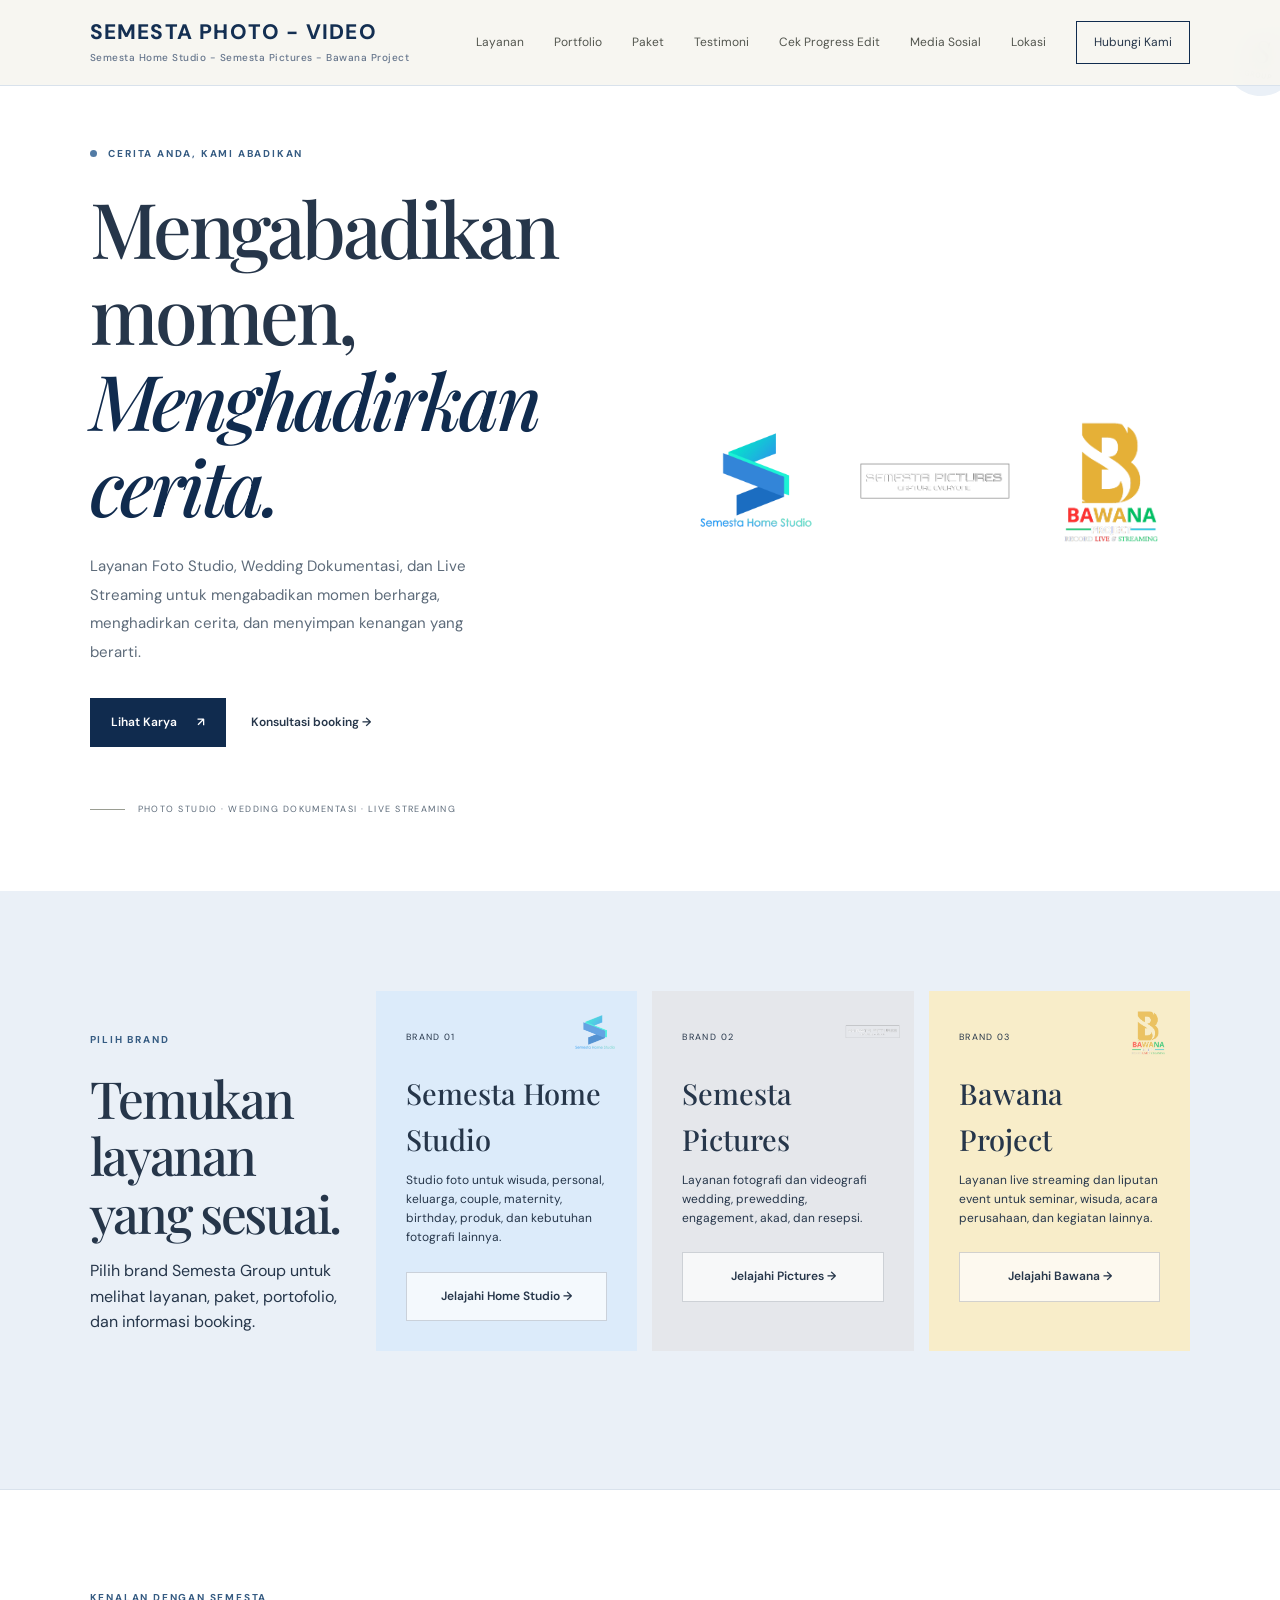
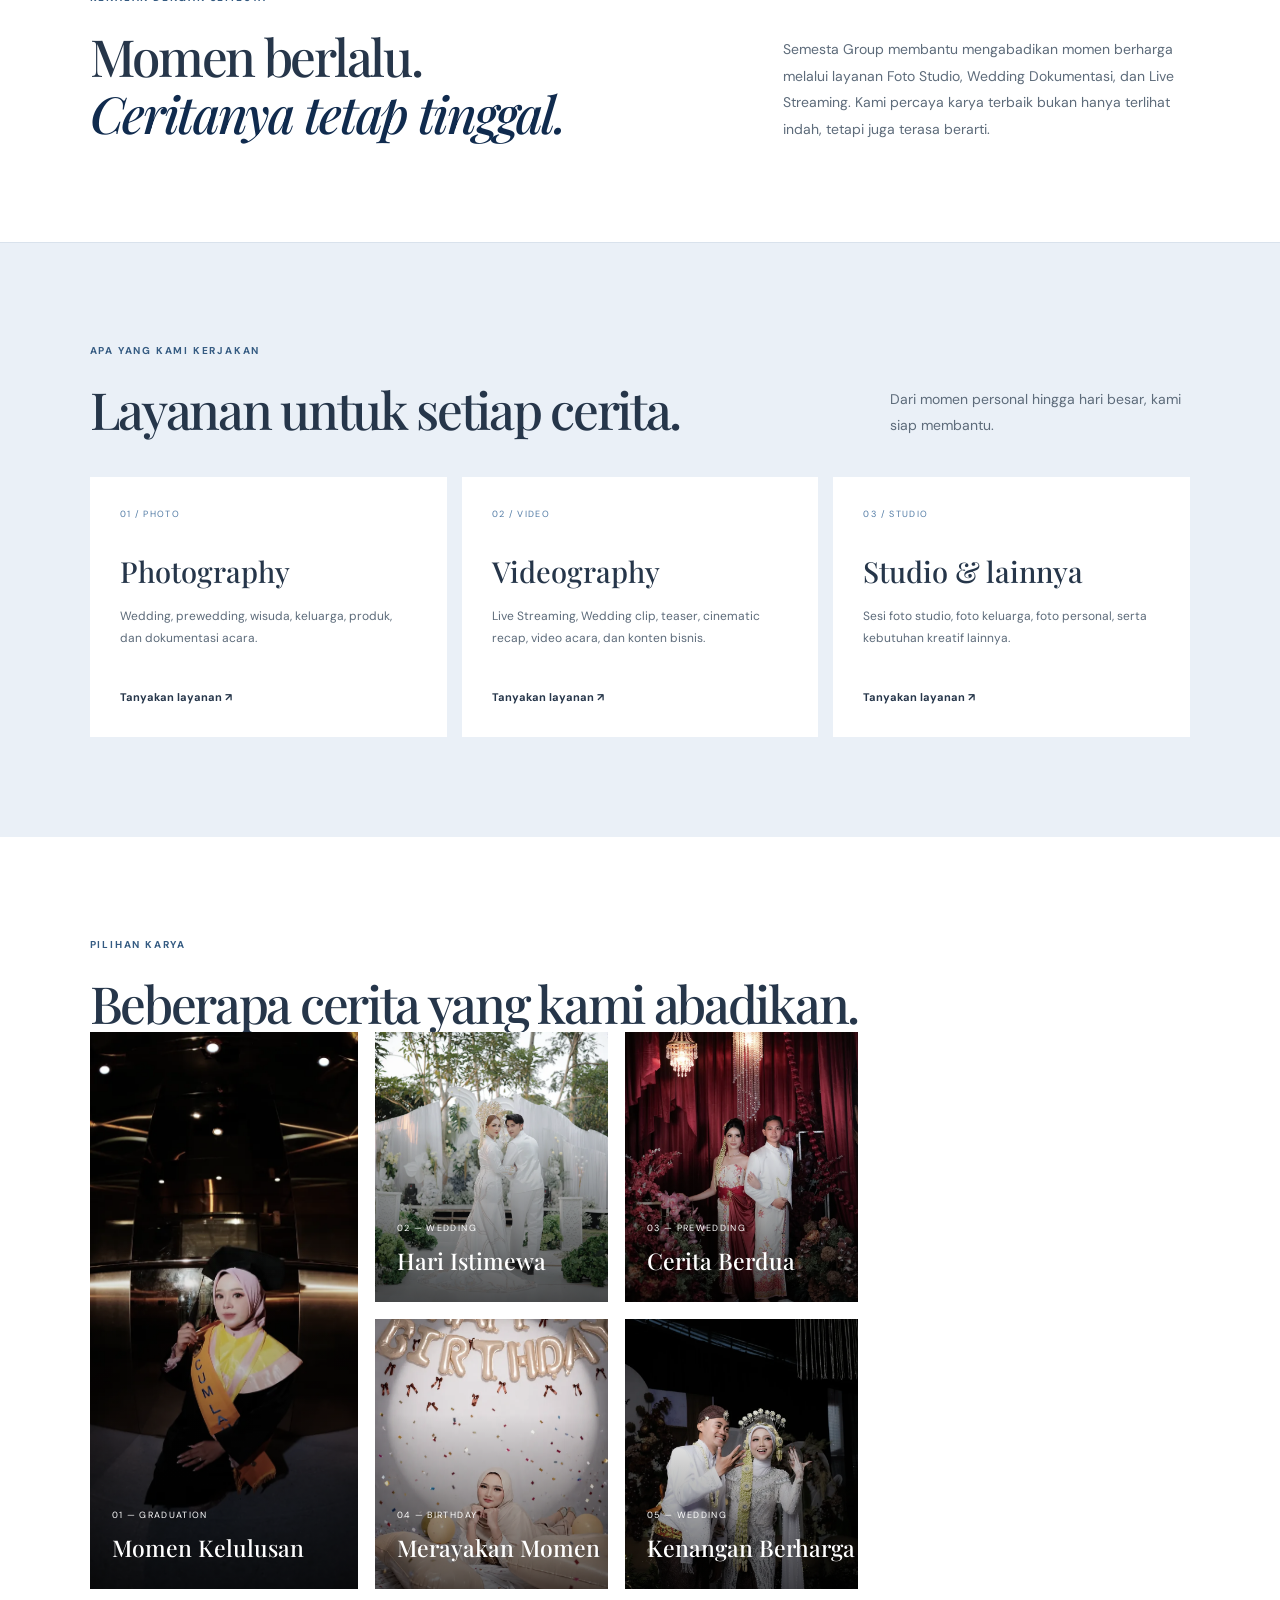
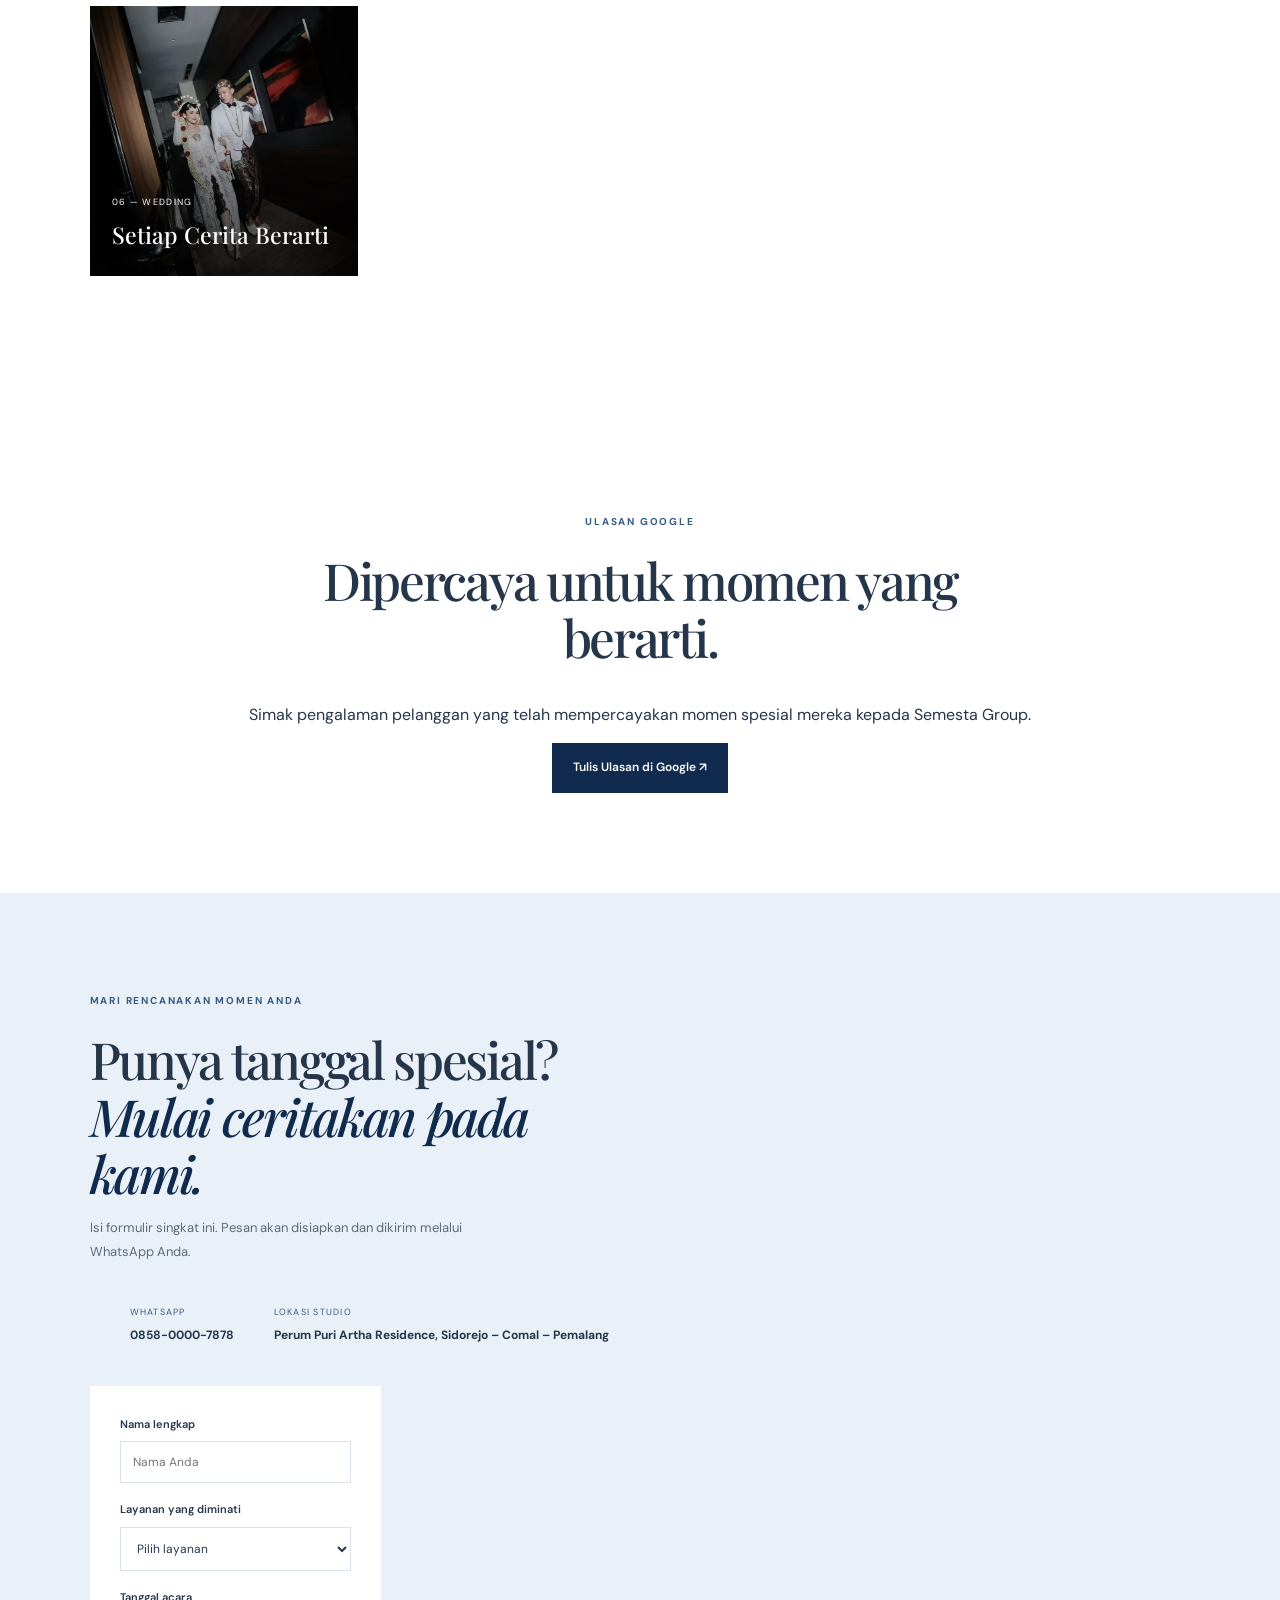
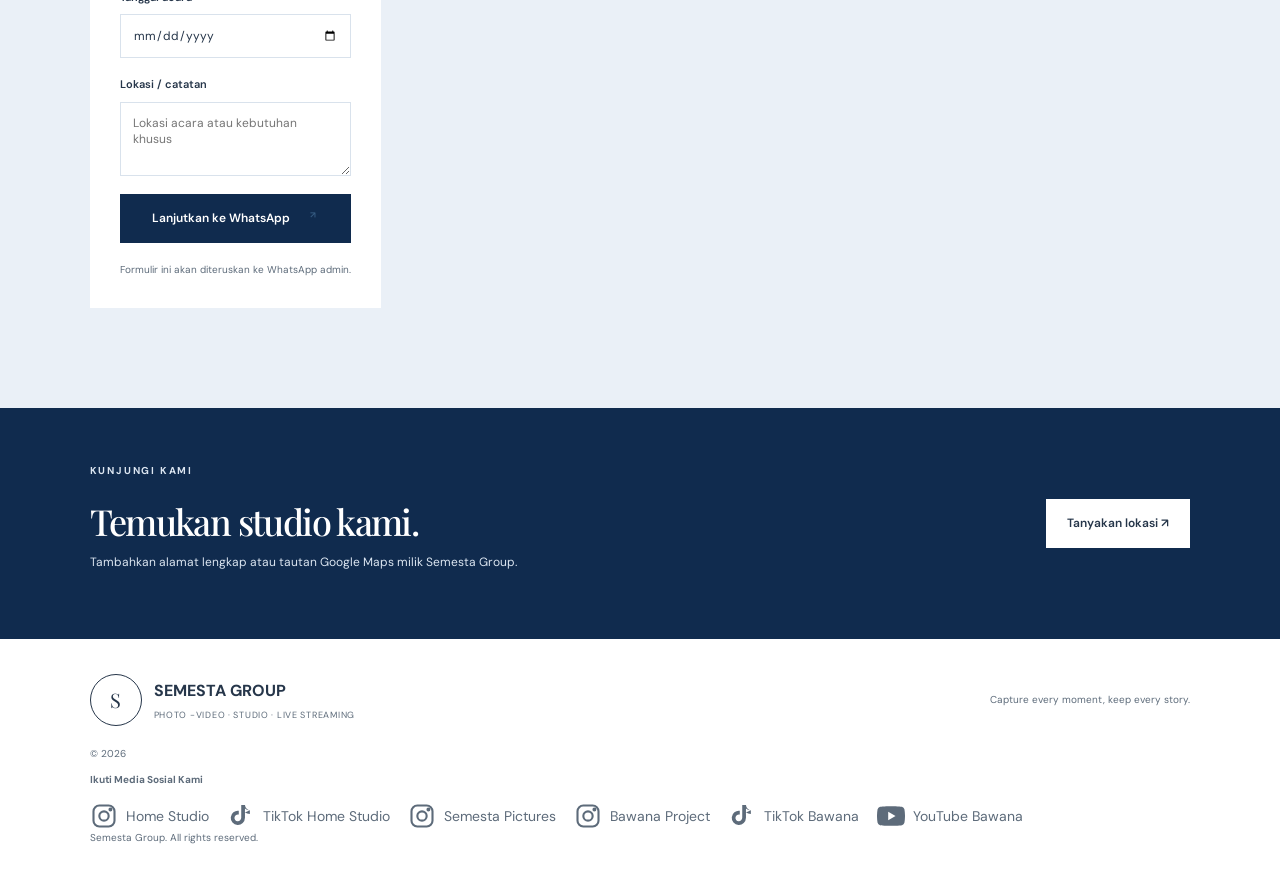
==== index.html @ a932851f "Update index.html" ====
<!DOCTYPE html>
<html lang="id">
<head>
  <meta charset="UTF-8">
  <meta name="viewport" content="width=device-width, initial-scale=1.0">
  <meta name="description" content="Semesta Photo &amp; Video Studio - layanan foto studio, wedding photography, videography, dan live streaming di Pemalang.">
  <title>Semesta Photo &amp; Video Studio | Pemalang</title>
  <link rel="preconnect" href="https://fonts.googleapis.com">
  <link rel="preconnect" href="https://fonts.gstatic.com" crossorigin>
  <link href="https://fonts.googleapis.com/css2?family=DM+Sans:wght@400;500;600;700&family=Playfair+Display:wght@500;600;700&display=swap" rel="stylesheet">
  <link rel="stylesheet" href="style.css">
</head>
<body>
  <header class="site-header">
    <a href="index.html" class="brand-name">
  <strong>SEMESTA PHOTO - VIDEO</strong>
  <span>Semesta Home Studio - Semesta Pictures - Bawana Project</span>
</a>
</span>
    </a>
    <button class="menu-toggle" aria-label="Buka menu" aria-expanded="false">☰</button>
    <nav class="nav">
      <a href="#layanan">Layanan</a><a href="#portfolio">Portfolio</a><a href="#paket">Paket</a><a href="#testimoni">Testimoni</a><a href="progress.html">Cek Progress Edit</a><a href="#media-sosial">Media Sosial</a><a href="#lokasi">Lokasi</a><a href="#kontak" class="nav-cta">Hubungi Kami</a>
    </nav>
  </header>

  <main>
    <section class="hero" id="home">
      <div class="hero-copy">
        <p class="eyebrow"><span></span> CERITA ANDA, KAMI ABADIKAN</p>
        <h1>Mengabadikan momen, <em>Menghadirkan cerita.</em></h1>
        <p class="hero-text">Layanan Foto Studio, Wedding Dokumentasi, dan Live Streaming untuk mengabadikan momen berharga, menghadirkan cerita, dan menyimpan kenangan yang berarti.</p>
        <div class="hero-actions"><a class="button button-dark" href="#portfolio">Lihat Karya <span>↗</span></a><a class="text-link" href="#kontak">Konsultasi booking <span>→</span></a></div>
        <div class="hero-note"><span class="note-line"></span><span>PHOTO STUDIO · WEDDING DOKUMENTASI · LIVE STREAMING</span></div>
      </div>
      

<div class="hero-logos">
  <img src="images/semesta-home-studio.webp" alt="Semesta Home Studio">
  <img src="images/semesta-pictures.webp" alt="Semesta Pictures">
  <img src="images/bawana-project.webp" alt="Bawana Project">
</div>

        <div class="hero-stamp">S<br><small>GROUP</small></div>
      </div>
    </section>
<section class="packages section-wrap" id="paket">
      <div class="section-heading"><div>
<p class="eyebrow">PILIH BRAND</p>
<h2>Temukan layanan yang sesuai.</h2>
<p>Pilih brand Semesta Group untuk melihat layanan, paket, portofolio, dan informasi booking.</p>
</div>
      
<div class="package-grid brand-grid">

  <article class="package-card">
    <p class="package-type">BRAND 01</p>
    <h3>Semesta Home Studio</h3>
    <p class="package-desc">
      Studio foto untuk wisuda, personal, keluarga, couple,
      maternity, birthday, produk, dan kebutuhan fotografi lainnya.
    </p>
    <a class="button button-outline" href="home-studio.html">
      Jelajahi Home Studio →
    </a>
  </article>

  <article class="package-card featured">
    <p class="package-type">BRAND 02</p>
    <h3>Semesta Pictures</h3>
    <p class="package-desc">
      Layanan fotografi dan videografi wedding, prewedding,
      engagement, akad, dan resepsi.
    </p>
    <a class="button button-light" href="semesta-pictures.html">
      Jelajahi Pictures →
    </a>
  </article>

  <article class="package-card">
    <p class="package-type">BRAND 03</p>
    <h3>Bawana Project</h3>
    <p class="package-desc">
      Layanan live streaming dan liputan event untuk seminar,
      wisuda, acara perusahaan, dan kegiatan lainnya.
    </p>
    <a class="button button-outline" href="bawana-project.html">
      Jelajahi Bawana →
    </a>
  </article>

</div>

    </section>
    <section class="intro section-wrap">
      <p class="eyebrow">KENALAN DENGAN SEMESTA</p>
      <div class="intro-grid"><h2>Momen berlalu.<br><em>Ceritanya tetap tinggal.</em></h2><p>Semesta Group membantu mengabadikan momen berharga melalui layanan Foto Studio, Wedding Dokumentasi, dan Live Streaming. Kami percaya karya terbaik bukan hanya terlihat indah, tetapi juga terasa berarti.</p></div>
    </section>

    <section class="services section-wrap" id="layanan">
      <div class="section-heading"><div><p class="eyebrow">APA YANG KAMI KERJAKAN</p><h2>Layanan untuk setiap cerita.</h2></div><p>Dari momen personal hingga hari besar, kami siap membantu.</p></div>
      <div class="service-grid">
        <article class="service-card"><span class="service-number">01 / PHOTO</span><h3>Photography</h3><p>Wedding, prewedding, wisuda, keluarga, produk, dan dokumentasi acara.</p><a href="#kontak">Tanyakan layanan ↗</a></article>
        <article class="service-card"><span class="service-number">02 / VIDEO</span><h3>Videography</h3><p>Live Streaming, Wedding clip, teaser, cinematic recap, video acara, dan konten bisnis.</p><a href="#kontak">Tanyakan layanan ↗</a></article>
        <article class="service-card"><span class="service-number">03 / STUDIO</span><h3>Studio & lainnya</h3><p>Sesi foto studio, foto keluarga, foto personal, serta kebutuhan kreatif lainnya.</p><a href="#kontak">Tanyakan layanan ↗</a></article>
      </div>
    </section>

    <section class="portfolio section-wrap" id="portfolio">
      <div class="section-heading"><div><p class="eyebrow">PILIHAN KARYA</p><h2>Beberapa cerita yang kami abadikan.</h2>
      
<div class="portfolio-grid">
  <article class="work work-tall">
    <img src="images/wisuda.webp" alt="Fotografi wisuda Semesta Pictures">
    <div class="work-caption">
      <span>01 — GRADUATION</span>
      <h3>Momen Kelulusan</h3>
    </div>
  </article>

  <article class="work">
    <img src="images/wedding.webp" alt="Fotografi wedding Semesta Pictures">
    <div class="work-caption">
      <span>02 — WEDDING</span>
      <h3>Hari Istimewa</h3>
    </div>
  </article>

  <article class="work">
    <img src="images/prewedding.webp" alt="Fotografi prewedding Semesta Pictures">
    <div class="work-caption">
      <span>03 — PREWEDDING</span>
      <h3>Cerita Berdua</h3>
    </div>
  </article>

  <article class="work">
    <img src="images/birthday.webp" alt="Fotografi birthday Semesta Pictures">
    <div class="work-caption">
      <span>04 — BIRTHDAY</span>
      <h3>Merayakan Momen</h3>
    </div>
  </article>

  <article class="work">
    <img src="images/wedding-2.webp" alt="Dokumentasi wedding Semesta Pictures">
    <div class="work-caption">
      <span>05 — WEDDING</span>
      <h3>Kenangan Berharga</h3>
    </div>
  </article>

  <article class="work">
    <img src="images/wedding-3.webp" alt="Dokumentasi pasangan Semesta Pictures">
    <div class="work-caption">
      <span>06 — WEDDING</span>
      <h3>Setiap Cerita Berarti</h3>
    </div>
  </article>
</div>

    </section>

    

    
<section class="testimonial section-wrap" id="testimoni">
  <p class="eyebrow">ULASAN GOOGLE</p>

  <h2>Dipercaya untuk momen yang berarti.</h2>

  <p class="review-intro">
    Simak pengalaman pelanggan yang telah mempercayakan
    momen spesial mereka kepada Semesta Group.
  </p>

  <div class="google-reviews-wrap">
    <div
      class="sk-ww-google-reviews"
      data-embed-id="25725535">
    </div>
  </div>

  <a
    class="button button-dark review-cta"
    href="https://g.page/r/CRRlVeMlhvH3EAE/review"
    target="_blank"
    rel="noopener noreferrer">
    Tulis Ulasan di Google ↗
  </a>
</section>


    <section class="contact section-wrap" id="kontak">
      <div class="contact-copy"><p class="eyebrow">MARI RENCANAKAN MOMEN ANDA</p><h2>Punya tanggal spesial?<br><em>Mulai ceritakan pada kami.</em></h2><p>Isi formulir singkat ini. Pesan akan disiapkan dan dikirim melalui WhatsApp Anda.</p>
        <div class="contact-details"><p>
<div>
  <span>WHATSAPP</span>
  <strong>
    <a href="https://wa.me/6285800007878"
       target="_blank"
       rel="noopener noreferrer">
      0858-0000-7878
    </a>
  </strong>
</div>

<div>
  <span>LOKASI STUDIO</span>
  <strong>
    <a href="https://maps.app.goo.gl/e4cnP4NrNoDBTgtv6"
       target="_blank"
       rel="noopener noreferrer">
      Perum Puri Artha Residence,
      Sidorejo – Comal – Pemalang
    </a>
  </strong>
</div>

      <form id="booking-form" class="booking-form">
        <label>Nama lengkap<input name="nama" type="text" placeholder="Nama Anda" required></label>
        <label>Layanan yang diminati<select name="layanan" required><option value="">Pilih layanan</option><option>Wedding photography</option><option>Wedding videography</option><option>Prewedding</option><option>Wisuda</option><option>Foto studio / keluarga</option><option>Dokumentasi acara</option><option>Photo + Video</option><option><option value="Live Streaming">Live Streaming</option>Lainnya</option></select></label>
        <label>Tanggal acara<input name="tanggal" type="date" required></label>
        <label>Lokasi / catatan<textarea name="catatan" rows="3" placeholder="Lokasi acara atau kebutuhan khusus"></textarea></label>
        <button class="button button-dark form-submit" type="submit">Lanjutkan ke WhatsApp <span>↗</span></button>
        <p class="form-note">Formulir ini akan diteruskan ke WhatsApp admin.</p>
      </form>
    </section>

    <section class="location-band" id="lokasi"><div><p class="eyebrow">KUNJUNGI KAMI</p><h2>Temukan studio kami.</h2><p>Tambahkan alamat lengkap atau tautan Google Maps milik Semesta Group.</p></div><a class="button button-light" href="#kontak">Tanyakan lokasi ↗</a></section>
  </main>

  <footer class="site-footer"><a class="brand brand-footer" href="#home"><span class="brand-mark">S</span><span><strong>SEMESTA GROUP</strong><small>PHOTO -VIDEO · STUDIO · LIVE STREAMING</small></span></a><p>Capture every moment, keep every story.</p><span>© <span id="year"></span> 

<div class="social-links" id="media-sosial">
  <p><strong>Ikuti Media Sosial Kami</strong></p>

  <div class="social-icons">
    <a href="https://www.instagram.com/semestahomestudio/"
       target="_blank" rel="noopener noreferrer"
       aria-label="Instagram Semesta Home Studio"
       title="Instagram Semesta Home Studio">
      <svg viewBox="0 0 24 24" width="28" height="28"
           fill="none" stroke="currentColor"
           stroke-width="1.8" stroke-linecap="round"
           stroke-linejoin="round" aria-hidden="true">
        <rect x="3" y="3" width="18" height="18" rx="5"/>
        <circle cx="12" cy="12" r="4"/>
        <circle cx="17.5" cy="6.5" r="0.8" fill="currentColor"/>
      </svg>
      <span>Home Studio</span>
    </a>

    <a href="https://www.tiktok.com/@semesta_studio?_r=1&amp;_t=ZS-9AwA3w1vWWA"
       target="_blank" rel="noopener noreferrer"
       aria-label="TikTok Semesta Home Studio"
       title="TikTok Semesta Home Studio">
      <svg viewBox="0 0 24 24" width="28" height="28" fill="currentColor" aria-hidden="true">
        <path d="M19.6 7.1a6.4 6.4 0 0 1-4.2-1.6v8.1a6.1 6.1 0 1 1-5.3-6.1v3.3a2.9 2.9 0 1 0 2.1 2.8V2.5h3.2c.2 2.3 1.8 4.2 4.2 4.6v3.2a9.2 9.2 0 0 1-4.2-1.4"/>
      </svg>
      <span>TikTok Home Studio</span>
    </a>

    <a href="https://www.instagram.com/semesta_pictures/"
       target="_blank" rel="noopener noreferrer"
       aria-label="Instagram Semesta Pictures"
       title="Instagram Semesta Pictures">
      <svg viewBox="0 0 24 24" width="28" height="28"
           fill="none" stroke="currentColor"
           stroke-width="1.8" stroke-linecap="round"
           stroke-linejoin="round" aria-hidden="true">
        <rect x="3" y="3" width="18" height="18" rx="5"/>
        <circle cx="12" cy="12" r="4"/>
        <circle cx="17.5" cy="6.5" r="0.8" fill="currentColor"/>
      </svg>
      <span>Semesta Pictures</span>
    </a>

    <a href="https://www.instagram.com/bawana_project/"
       target="_blank" rel="noopener noreferrer"
       aria-label="Instagram Bawana Project"
       title="Instagram Bawana Project">
      <svg viewBox="0 0 24 24" width="28" height="28"
           fill="none" stroke="currentColor"
           stroke-width="1.8" stroke-linecap="round"
           stroke-linejoin="round" aria-hidden="true">
        <rect x="3" y="3" width="18" height="18" rx="5"/>
        <circle cx="12" cy="12" r="4"/>
        <circle cx="17.5" cy="6.5" r="0.8" fill="currentColor"/>
      </svg>
      <span>Bawana Project</span>
    </a>

    <a href="https://www.tiktok.com/@bawana.project?_r=1&amp;_t=ZS-9AwA5s0ZMQ6"
       target="_blank" rel="noopener noreferrer"
       aria-label="TikTok Bawana Project"
       title="TikTok Bawana Project">
      <svg viewBox="0 0 24 24" width="28" height="28" fill="currentColor" aria-hidden="true">
        <path d="M19.6 7.1a6.4 6.4 0 0 1-4.2-1.6v8.1a6.1 6.1 0 1 1-5.3-6.1v3.3a2.9 2.9 0 1 0 2.1 2.8V2.5h3.2c.2 2.3 1.8 4.2 4.2 4.6v3.2a9.2 9.2 0 0 1-4.2-1.4"/>
      </svg>
      <span>TikTok Bawana</span>
    </a>

    <a href="https://youtube.com/@bawanapro?si=ebQYCK9E2S5yiEsi"
       target="_blank" rel="noopener noreferrer"
       aria-label="YouTube Bawana Project"
       title="YouTube Bawana Project">
      <svg viewBox="0 0 24 24" width="28" height="28"
           fill="currentColor" aria-hidden="true">
        <path d="M23.5 6.2a3 3 0 0 0-2.1-2.1C19.5 3.6 12 3.6 12 3.6s-7.5 0-9.4.5A3 3 0 0 0 .5 6.2 31 31 0 0 0 0 12a31 31 0 0 0 .5 5.8 3 3 0 0 0 2.1 2.1c1.9.5 9.4.5 9.4.5s7.5 0 9.4-.5a3 3 0 0 0 2.1-2.1A31 31 0 0 0 24 12a31 31 0 0 0-.5-5.8ZM9.6 15.6V8.4l6.3 3.6-6.3 3.6Z"/>
      </svg>
      <span>YouTube Bawana</span>
    </a>
  </div>
</div>

 Semesta Group. All rights reserved.</span></footer>
  <script src="script.js"></script>
  <script src="https://widgets.sociablekit.com/google-reviews/widget.js" defer></script>
</div>
</body>
</html>
---- style.css ----
*{box-sizing:border-box} :root{--ink:#26364A;--muted:#5D6B7A;--paper:#FFFFFF;--white:#fff;--accent:#102B4E;--line:#D9E2EC;--serif:"Playfair Display",Georgia,serif;--sans:"DM Sans",Arial,sans-serif}html{scroll-behavior:smooth;scroll-padding-top:90px}body{margin:0;background:var(--paper);color:var(--ink);font-family:var(--sans);line-height:1.6}a{color:inherit;text-decoration:none}.site-header{height:86px;padding:0 7vw;display:flex;align-items:center;justify-content:space-between;border-bottom:1px solid var(--line);background:rgba(247,246,241,.95);position:sticky;top:0;z-index:20;backdrop-filter:blur(12px)}.brand{display:flex;align-items:center;gap:12px}.brand-mark{width:42px;height:42px;display:grid;place-items:center;border:1px solid var(--ink);border-radius:50%;font-family:var(--serif);font-size:25px}.
.brand strong {
  display: block;
  font-size: 22px;
  font-weight: 700;
  line-height: 1.2;
  letter-spacing: .10em;
  color: #102B4E;
}

.brand small {
  display: block;
  font-size: 9px;
  color: #5D6B7A;
  margin-top: 6px;
  line-height: 1.5;
  letter-spacing: .08em;
}
.nav{display:flex;align-items:center;gap:30px;font-size:12px}.nav a:not(.nav-cta){color:#53564f}.nav a:hover,.text-link:hover{opacity:.65}.nav-cta{border:1px solid var(--ink);padding:11px 17px}.menu-toggle{display:none;border:0;background:none;font-size:25px}.hero{display:grid;grid-template-columns:1fr 1fr;min-height:620px;padding:60px 7vw 74px;gap:7%;align-items:center}.hero-copy{max-width:540px}.eyebrow{font-size:10px;letter-spacing:.18em;font-weight:700;color:#6d7564;margin:0 0 22px}.eyebrow span,.label-dot{display:inline-block;width:7px;height:7px;background:#8d9b7b;border-radius:50%;margin-right:8px}.hero h1,.intro h2,.section-heading h2,.testimonial h2,.contact h2,.location-band h2{font-family:var(--serif);font-weight:500;letter-spacing:-.045em;line-height:1.12}.hero h1{font-size:clamp(48px,6vw,82px);margin:0 0 24px}.hero h1 em,.intro h2 em,.contact h2 em{font-weight:500;color:#7d8b6d}.hero-text{font-size:15px;line-height:1.9;color:var(--muted);max-width:400px}.hero-actions{display:flex;align-items:center;gap:25px;margin-top:32px}.button{display:inline-flex;align-items:center;justify-content:center;gap:20px;padding:14px 20px;font-family:var(--sans);font-size:12px;font-weight:600;border:1px solid transparent;cursor:pointer;transition:transform .2s,background .2s}.button:hover{transform:translateY(-2px)}.button-dark{background:var(--ink);color:white}.button-light{background:var(--paper);color:var(--ink)}.button-outline{border-color:var(--line);background:transparent}.text-link{font-size:12px;font-weight:600}.hero-note{display:flex;align-items:center;gap:13px;margin-top:55px;font-size:9px;letter-spacing:.16em;color:var(--muted)}.note-line{width:35px;height:1px;background:#9a9d92}.hero-art{position:relative;padding:0 18px 22px 0}.hero-image{width:100%;height:470px;object-fit:cover;display:block;filter:saturate(.8)}.hero-art:after{content:"";position:absolute;right:0;bottom:0;width:70%;height:70%;border:1px solid #b7bcae;z-index:-1}.image-label{position:absolute;bottom:0;left:-18px;background:var(--white);padding:14px 18px;font-size:9px;letter-spacing:.12em}.hero-stamp{position:absolute;top:22px;right:-18px;background:#b9c4ab;color:#30382b;border-radius:50%;width:74px;height:74px;display:grid;place-content:center;text-align:center;font-family:var(--serif);font-size:30px;line-height:.85;transform:rotate(10deg)}.hero-stamp small{font:7px var(--sans);letter-spacing:.15em;margin-top:7px}.section-wrap{padding:100px 7vw}.intro{border-top:1px solid var(--line);border-bottom:1px solid var(--line)}.intro-grid{display:grid;grid-template-columns:1.1fr .8fr;gap:12%;align-items:end}.intro h2,.section-heading h2,.testimonial h2,.contact h2,.location-band h2{font-size:clamp(34px,4vw,54px);margin:0}.intro-grid>p,.section-heading>p{color:var(--muted);font-size:14px;line-height:1.9;margin:0}.services{background:#eeeee7}.section-heading{display:flex;align-items:end;justify-content:space-between;gap:35px;margin-bottom:38px}.section-heading>p{max-width:300px}.service-grid{display:grid;grid-template-columns:repeat(3,1fr);gap:15px}.service-card{background:var(--paper);padding:30px;min-height:260px;display:flex;flex-direction:column}.service-number,.package-type{font-size:9px;letter-spacing:.15em;color:#7c856e}.service-card h3,.package-card h3{font-family:var(--serif);font-size:29px;font-weight:500;margin:27px 0 10px}.service-card p,.package-desc{font-size:12px;line-height:1.9;color:var(--muted);margin:0 0 24px}.service-card a{font-size:11px;font-weight:700;margin-top:auto}.portfolio-grid{display:grid;grid-template-columns:1.15fr 1fr 1fr;gap:17px}.work{position:relative;min-height:270px;overflow:hidden;background:#ddd}.work-tall{min-height:470px;grid-row:span 2}.work img{width:100%;height:100%;min-height:270px;position:absolute;inset:0;object-fit:cover;transition:transform .5s;filter:saturate(.78)}.work-tall img{min-height:470px}.work:hover img{transform:scale(1.04)}.work:after{content:"";position:absolute;inset:35% 0 0;background:linear-gradient(transparent,rgba(0,0,0,.65))}.work-caption{position:absolute;bottom:22px;left:22px;z-index:1;color:white}.work-caption span{font-size:9px;letter-spacing:.15em}.work-caption h3{font-family:var(--serif);font-weight:500;font-size:23px;margin:5px 0 0}.packages{background:#eeeee7}.package-grid{display:grid;grid-template-columns:repeat(3,1fr);gap:15px}.package-card{background:var(--paper);padding:30px;min-height:300px;display:flex;flex-direction:column}.package-card h3{margin:17px 0 8px}.price{font-size:11px;color:var(--muted);margin-top:auto;margin-bottom:18px}.price strong{display:block;font-size:22px;color:var(--ink);font-family:var(--serif);font-weight:500}.package-card .button{width:100%}.package-card.featured{background:#273027;color:white}.featured .package-type,.featured .package-desc,.featured .price{color:#c7cdbf}.featured .price strong{color:white}.testimonial{text-align:center}.testimonial h2{max-width:700px;margin:0 auto 35px}.quote-card{max-width:650px;margin:auto;padding:38px 30px;background:#eeeee7}.quote-mark{font:60px var(--serif);color:#879477;line-height:1}.quote-card blockquote{font:22px/1.6 var(--serif);margin:10px 0 20px}.quote-author{font-size:11px;font-weight:700}.quote-author span{font-weight:400;color:var(--muted)}.small-note{font-size:10px;color:var(--muted);margin-top:15px}.contact{background:#e8e9e0;display:grid;grid-template-columns:1fr .8fr;gap:10%;align-items:start}.contact-copy>p:not(.eyebrow){font-size:13px;color:var(--muted);max-width:400px;line-height:1.9}.contact-details{display:flex;gap:40px;margin-top:40px;flex-wrap:wrap}.contact-details p{margin:0}.contact-details span,.contact-details strong{display:block}.contact-details span{font-size:9px;letter-spacing:.14em;color:#6d7564;margin-bottom:7px}.contact-details strong{font-size:12px}.booking-form{background:var(--paper);padding:30px;display:grid;gap:18px}.booking-form label{font-size:11px;font-weight:600;display:grid;gap:8px}.booking-form input,.booking-form select,.booking-form textarea{width:100%;font:12px var(--sans);padding:12px;border:1px solid var(--line);background:#fff;color:var(--ink);border-radius:0}.booking-form input:focus,.booking-form select:focus,.booking-form textarea:focus{outline:1px solid #89957b}.form-submit{width:100%}.form-note{font-size:10px;color:var(--muted);margin:0;line-height:1.7}.location-band{padding:55px 7vw;background:#293128;color:white;display:flex;align-items:center;justify-content:space-between;gap:25px}.location-band .eyebrow{color:#c7d0bc}.location-band h2{font-size:36px}.location-band p:not(.eyebrow){color:#c6c9c1;font-size:12px}.site-footer{padding:35px 7vw;display:flex;align-items:center;justify-content:space-between;gap:20px;flex-wrap:wrap}.brand-footer .brand-mark{width:52px;height:52px;font-size:20px}.site-footer>p,.site-footer>span{font-size:10px;color:var(--muted)}@media(max-width:850px){.site-header{padding:0 5vw;height:75px}.menu-toggle{display:block}.nav{display:none;position:absolute;top:74px;left:0;right:0;background:var(--paper);padding:22px 5vw 28px;flex-direction:column;align-items:stretch;gap:20px;border-bottom:1px solid var(--line)}.nav.open{display:flex}.nav-cta{text-align:center}.hero{grid-template-columns:1fr;padding:50px 6vw 65px;gap:45px}.hero-copy{max-width:650px}.hero h1{font-size:clamp(48px,11vw,72px)}.hero-art{max-width:650px;width:100%;margin:auto}.hero-image{height:430px}.section-wrap{padding:70px 6vw}.intro-grid,.contact{grid-template-columns:1fr;gap:25px}.section-heading{align-items:start;flex-direction:column;gap:14px}.service-grid,.package-grid{grid-template-columns:1fr}.service-card{min-height:220px}.portfolio-grid{grid-template-columns:1fr 1fr}.work-tall{grid-row:span 1;min-height:320px}.work-tall img{min-height:320px}.location-band{padding:45px 6vw}.site-footer{padding:30px 6vw}}@media(max-width:520px){.hero{padding-top:40px}.hero-image{height:340px}.hero-actions{gap:17px;flex-wrap:wrap}.hero-note{margin-top:35px}.portfolio-grid{grid-template-columns:1fr}.work,.work-tall{min-height:340px}.work img,.work-tall img{min-height:340px}.section-wrap{padding:60px 6vw}.intro h2,.section-heading h2,.testimonial h2,.contact h2{font-size:38px}.contact-details{gap:20px;flex-direction:column}.booking-form{padding:22px}.location-band{align-items:flex-start;flex-direction:column}.site-footer{align-items:flex-start;flex-direction:column;gap:12px}.quote-card blockquote{font-size:19px}}


/* SEMESTA GROUP — tema biru tua dan putih */
.eyebrow{color:#355B82}
.eyebrow span,.label-dot{background:#527BA5}
.hero h1 em,.intro h2 em,.contact h2 em{color:#102B4E}
.button-dark{background:#102B4E;color:#fff}
.button-dark:hover{background:#23466F}
.hero-art:after{border-color:#AABBD0}
.hero-stamp{background:#EAF0F7;color:#102B4E}
.services,.packages,.quote-card{background:#EAF0F7}
.service-number,.package-type{color:#527BA5}
.package-card.featured{background:#102B4E;color:#fff}
.featured .package-type,.featured .package-desc,.featured .price{color:#DCE6F1}
.featured .price strong{color:#fff}
.quote-mark{color:#527BA5}
.contact{background:#EAF0F7}
.contact-details span{color:#355B82}
.booking-form input:focus,.booking-form select:focus,.booking-form textarea:focus{outline:1px solid #527BA5}
.location-band{background:#102B4E;color:#fff}
.location-band .eyebrow{color:#DCE6F1}
.location-band p:not(.eyebrow){color:#DCE6F1}
.nav-cta{border-color:#102B4E}
@media(max-width:850px){.nav{background:#fff}}

/* ===== WARNA KARTU 3 BRAND SEMESTA ===== */

/* Semesta Home Studio - Biru Muda */
.brand-grid .package-card:nth-child(1) {
  background: #DCEBFA;
  color: #26364A;
}

/* Semesta Pictures - Abu-abu */
.brand-grid .package-card:nth-child(2) {
  background: #E5E7EB;
  color: #26364A;
}

/* Bawana Project - Kuning Soft */
.brand-grid .package-card:nth-child(3) {
  background: #F8EDC9;
  color: #26364A;
}

/* Samakan warna teks seluruh kartu */
.brand-grid .package-card h3,
.brand-grid .package-card p,
.brand-grid .package-card .package-type {
  color: #26364A;
}

/* Tombol kartu */
.brand-grid .package-card .button {
  background: rgba(255, 255, 255, 0.7);
  color: #26364A;
  border: 1px solid rgba(38, 54, 74, 0.2);
}

/* Logo utama Semesta Pictures */
.hero-brand-logo {
  display: flex;
  justify-content: center;
  align-items: center;
  width: 100%;
  margin: 20px auto 0;
  padding: 20px;
}

.hero-brand-logo img {
  display: block;
  width: min(100%, 620px);
  height: auto;
  object-fit: contain;
}

@media (max-width: 850px) {
  .hero-brand-logo {
    padding: 12px 0;
  }

  .hero-brand-logo img {
    width: min(100%, 460px);
  }
}

/* Media sosial Semesta Group */
.social-icons {
  display: flex;
  flex-wrap: wrap;
  align-items: center;
  gap: 18px;
  margin-top: 14px;
}

.social-icons a {
  display: inline-flex;
  align-items: center;
  gap: 8px;
  color: inherit;
  text-decoration: none;
  font-size: 14px;
  transition: opacity 0.2s ease;
}

.social-icons a:hover {
  opacity: 0.7;
}

.social-icons svg {
  flex-shrink: 0;
}

@media (max-width: 600px) {
  .social-icons {
    gap: 14px;
  }

  .social-icons a {
    font-size: 13px;
  }
}

/* Format harga dan fasilitas paket Home Studio */
.package-option {
  margin: 16px 0;
  padding-top: 12px;
  border-top: 1px solid rgba(128, 128, 128, 0.25);
}

.package-option h4 {
  margin: 0 0 8px;
  font-size: 15px;
  font-weight: 700;
}

.package-price {
  margin: 0 0 10px;
  font-size: 22px;
  font-weight: 700;
  line-height: 1.4;
}

.package-price span {
  font-size: 13px;
  font-weight: 400;
}

.package-option ul {
  margin: 0;
  padding-left: 20px;
}

.package-option li {
  margin-bottom: 7px;
  line-height: 1.6;
}

.package-desc {
  line-height: 1.6;
}

/* Perapian khusus kartu Self Photo dan Pre Wedding */
#paket .package-card:nth-child(1) .package-option,
#paket .package-card:nth-child(2) .package-option {
  margin: 14px 0;
  padding-top: 12px;
  border-top: 1px solid rgba(128, 128, 128, 0.25);
}

#paket .package-card:nth-child(1) .package-option h4,
#paket .package-card:nth-child(2) .package-option h4 {
  margin: 0 0 6px;
  font-size: 15px;
}

#paket .package-card:nth-child(1) .package-option ul,
#paket .package-card:nth-child(2) .package-option ul {
  padding-left: 20px;
}

#paket .package-card:nth-child(1) .package-option li,
#paket .package-card:nth-child(2) .package-option li {
  margin-bottom: 6px;
  line-height: 1.5;
}

/* SOP Editing dan Add-on versi ringkas */
.sop-compact {
  max-width: 1100px;
  margin-left: auto;
  margin-right: auto;
}

.sop-compact .section-heading {
  margin-bottom: 24px;
}

.sop-compact .section-heading h2,
.addon-heading h2 {
  font-size: clamp(26px, 3vw, 36px);
}

.sop-list {
  display: grid;
  grid-template-columns: repeat(2, minmax(0, 1fr));
  gap: 12px;
}

.sop-item {
  display: flex;
  align-items: flex-start;
  gap: 14px;
  padding: 16px;
  border: 1px solid rgba(128, 128, 128, 0.25);
  border-radius: 8px;
}

.sop-item > span {
  font-size: 12px;
  font-weight: 700;
  color: #54749a;
  padding-top: 3px;
}

.sop-item h3,
.addon-item h3 {
  font-size: 16px;
  margin: 0 0 5px;
}

.sop-item p,
.addon-item p {
  font-size: 13px;
  line-height: 1.5;
  margin: 0;
}

.addon-compact {
  margin-top: 28px;
}

.addon-heading {
  margin-bottom: 14px;
}

.addon-list {
  display: grid;
  grid-template-columns: repeat(2, minmax(0, 1fr));
  gap: 12px;
}

.addon-item {
  display: flex;
  align-items: center;
  justify-content: space-between;
  gap: 12px;
  padding: 16px;
  border: 1px solid rgba(128, 128, 128, 0.25);
  border-radius: 8px;
}

.addon-item strong {
  white-space: nowrap;
  font-size: 15px;
}

.addon-item small {
  font-size: 12px;
  font-weight: 400;
}

@media (max-width: 650px) {
  .sop-list,
  .addon-list {
    grid-template-columns: 1fr;
  }

  .sop-item,
  .addon-item {
    padding: 14px;
  }

  .addon-item h3 {
    font-size: 14px;
  }
}

/* Tabel harga cetak foto dan bingkai */
.print-price-section {
  max-width: 1100px;
  margin-left: auto;
  margin-right: auto;
}

.print-price-table-wrap {
  width: 100%;
  max-width: 720px;
  overflow-x: auto;
}

.print-price-table {
  width: 100%;
  border-collapse: collapse;
  font-size: 15px;
}

.print-price-table th,
.print-price-table td {
  padding: 13px 16px;
  text-align: left;
  border-bottom: 1px solid rgba(128, 128, 128, 0.25);
}

.print-price-table th {
  font-weight: 700;
  background: rgba(128, 128, 128, 0.08);
}

.print-price-table td:last-child,
.print-price-table th:last-child {
  text-align: right;
  white-space: nowrap;
}

.print-price-table tbody tr:hover {
  background: rgba(128, 128, 128, 0.06);
}

@media (max-width: 600px) {
  .print-price-table {
    font-size: 14px;
  }

  .print-price-table th,
  .print-price-table td {
    padding: 11px 10px;
  }
}

/* Tambahan waktu Self Photo / Photobox */
.extra-time-section {
  max-width: 1100px;
  margin-left: auto;
  margin-right: auto;
}

.extra-time-list {
  display: grid;
  grid-template-columns: repeat(3, minmax(0, 1fr));
  gap: 14px;
}

.extra-time-item {
  display: flex;
  align-items: center;
  justify-content: space-between;
  gap: 12px;
  padding: 18px;
  border: 1px solid rgba(128, 128, 128, 0.25);
  border-radius: 8px;
}

.extra-time-item h3 {
  margin: 0 0 5px;
  font-size: 16px;
}

.extra-time-item p {
  margin: 0;
  font-size: 13px;
  line-height: 1.5;
}

.extra-time-item strong {
  white-space: nowrap;
  font-size: 16px;
}

@media (max-width: 700px) {
  .extra-time-list {
    grid-template-columns: 1fr;
  }

  .extra-time-item {
    padding: 14px;
  }
}

/* Alur pemotretan */
.shooting-flow {
  max-width: 1100px;
  margin-left: auto;
  margin-right: auto;
}

.flow-list {
  display: grid;
  grid-template-columns: repeat(2, minmax(0, 1fr));
  gap: 12px;
}

.flow-item {
  display: flex;
  align-items: flex-start;
  gap: 14px;
  padding: 16px;
  border: 1px solid rgba(128, 128, 128, 0.25);
  border-radius: 8px;
}

.flow-number {
  display: flex;
  align-items: center;
  justify-content: center;
  flex: 0 0 34px;
  height: 34px;
  border-radius: 50%;
  background: #132f50;
  color: #ffffff;
  font-size: 12px;
  font-weight: 700;
}

.flow-item h3 {
  margin: 2px 0 6px;
  font-size: 16px;
}

.flow-item p {
  margin: 0;
  font-size: 13px;
  line-height: 1.6;
}

@media (max-width: 650px) {
  .flow-list {
    grid-template-columns: 1fr;
  }

  .flow-item {
    padding: 14px;
  }
}

.qris-section {
  max-width: 1100px;
  margin-left: auto;
  margin-right: auto;
}

.qris-grid {
  display: grid;
  grid-template-columns: repeat(2, minmax(0, 1fr));
  gap: 24px;
}

.qris-card {
  padding: 22px;
  border: 1px solid rgba(128, 128, 128, 0.25);
  border-radius: 12px;
  text-align: center;
}

.qris-card h3 {
  margin-top: 0;
  margin-bottom: 18px;
}

.qris-card img {
  display: block;
  width: 100%;
  max-width: 300px;
  height: auto;
  margin: 0 auto;
  object-fit: contain;
  background: #fff;
}

.qris-note {
  margin-top: 18px;
  text-align: center;
  line-height: 1.7;
  font-size: 14px;
}

@media (max-width: 650px) {
  .qris-grid {
    grid-template-columns: 1fr;
  }

  .qris-card {
    padding: 16px;
  }
}

.qris-security-note {
  margin-top: 24px;
  padding: 18px 22px;
  border: 1px solid rgba(128, 128, 128, 0.25);
  border-radius: 10px;
}

.qris-security-note h3 {
  margin-top: 0;
  margin-bottom: 10px;
  font-size: 17px;
}

.qris-security-note ul {
  margin-bottom: 0;
  padding-left: 20px;
}

.qris-security-note li {
  margin-bottom: 8px;
  line-height: 1.6;
}

.qris-security-note li:last-child {
  margin-bottom: 0;
}


/* Perbaikan logo Semesta Group di layar HP */

/* Logo Semesta Group — tampilan mobile */
@media (max-width: 650px) {
  .hero-art.hero-logo {
    display: flex;
    flex-direction: column;
    align-items: center;
    justify-content: flex-start;
    position: relative;
    width: 100%;
    max-width: 100%;
    min-width: 0;
    height: auto;
    min-height: 0;
    margin: 0 auto;
    padding: 12px;
    box-sizing: border-box;
    overflow: visible;
    border: none;
    outline: none;
    box-shadow: none;
  }

  .hero-art.hero-logo .hero-logo-image {
    display: block;
    position: static;
    width: 100%;
    max-width: 300px;
    height: auto;
    margin: 0 auto;
    transform: none;
    object-fit: contain;
  }

  .hero-art.hero-logo .hero-logo-caption {
    display: block;
    position: static;
    width: 100%;
    max-width: 300px;
    height: auto;
    margin: 10px auto 0;
    padding: 0;
    text-align: center;
    white-space: normal;
    overflow-wrap: break-word;
    transform: none;
    border: none;
    box-sizing: border-box;
  }
}


/* Hilangkan dekorasi bingkai foto pada area logo */
.hero-art.hero-logo::after {
  display: none;
  content: none;
}

.hero-art.hero-logo {
  position: relative;
  min-width: 0;
}

.hero-art.hero-logo .hero-logo-image {
  display: block;
  width: 100%;
  max-width: 460px;
  height: auto;
  margin: 0 auto;
  object-fit: contain;
}

.hero-art.hero-logo .hero-logo-caption {
  position: static;
  width: 100%;
  max-width: 460px;
  margin: 12px auto 0;
  text-align: center;
  overflow-wrap: break-word;
}

/* Penyesuaian logo untuk layar HP */
@media (max-width: 650px) {
  .hero-art.hero-logo {
    width: 100%;
    max-width: 100%;
    margin: 0 auto;
    padding: 0;
    overflow: visible;
  }

  .hero-art.hero-logo .hero-logo-image {
    max-width: 300px;
  }

  .hero-art.hero-logo .hero-logo-caption {
    max-width: 300px;
    margin-top: 10px;
    font-size: 11px;
    letter-spacing: 0.08em;
  }
}

/* Rapikan area logo Semesta Group di HP */
@media (max-width: 650px) {
  .hero > .image-label,
  .hero > .hero-stamp {
    display: none !important;
  }

  .hero-art.hero-logo {
    margin-top: 0;
    padding-top: 0;
  }

  .hero-art.hero-logo .hero-logo-image {
    width: 100%;
    max-width: 300px;
    margin: 0 auto;
  }

  .hero-art.hero-logo .hero-logo-caption {
    margin-top: 8px;
  }
}



/* SLIDER ULASAN SEMESTA GROUP */
.testimonial-heading {
  max-width: 760px;
  margin: 0 auto 34px;
}
.testimonial-heading .eyebrow { margin-bottom: 18px; }
.testimonial-heading h2 { margin-bottom: 16px; }
.testimonial-intro {
  max-width: 560px;
  margin: 0 auto;
  color: var(--muted);
  font-size: 14px;
}
.review-slider {
  max-width: 1040px;
  margin: 0 auto;
  overflow: hidden;
  text-align: left;
}
.review-track {
  display: flex;
  gap: 18px;
  transition: transform 650ms cubic-bezier(.22,.7,.25,1);
  will-change: transform;
}
.review-card {
  flex: 0 0 calc((100% - 36px) / 3);
  min-width: 0;
  padding: 25px;
  background: #F5F8FC;
  border: 1px solid #D9E4F0;
  border-radius: 12px;
  display: flex;
  flex-direction: column;
  min-height: 260px;
}
.review-topline {
  display: flex;
  align-items: center;
  gap: 11px;
}
.review-avatar {
  width: 42px;
  height: 42px;
  flex: 0 0 42px;
  display: grid;
  place-items: center;
  border-radius: 50%;
  background: #102B4E;
  color: #fff;
  font-family: var(--serif);
  font-size: 20px;
}
.review-person {
  display: flex;
  flex-direction: column;
  gap: 2px;
  min-width: 0;
}
.review-person strong { font-size: 12px; color: #102B4E; }
.review-person span { font-size: 10px; color: var(--muted); }
.google-mark {
  margin-left: auto;
  font: 700 22px Arial, sans-serif;
  color: #4285F4;
}
.review-stars {
  margin: 18px 0 10px;
  color: #E5A000;
  font-size: 18px;
  letter-spacing: 2px;
}
.review-text {
  margin: 0 0 18px;
  color: #34465B;
  font-size: 13px;
  line-height: 1.8;
}
.review-source {
  margin-top: auto;
  color: #6D7C8D;
  font-size: 10px;
  line-height: 1.5;
}
.review-controls {
  max-width: 1040px;
  margin: 22px auto 26px;
  display: flex;
  align-items: center;
  justify-content: space-between;
}
.review-dots, .review-arrows { display: flex; align-items: center; gap: 9px; }
.review-dot {
  width: 8px;
  height: 8px;
  padding: 0;
  border: 0;
  border-radius: 50%;
  background: #C5D1DF;
  cursor: pointer;
}
.review-dot.is-active { width: 23px; border-radius: 8px; background: #102B4E; }
.review-arrow {
  width: 38px;
  height: 38px;
  border: 1px solid #C9D6E5;
  border-radius: 50%;
  background: #fff;
  color: #102B4E;
  font-size: 20px;
  cursor: pointer;
  transition: background .2s, color .2s;
}
.review-arrow:hover { background: #102B4E; color: #fff; }
.review-google-button { margin-top: 2px; }
.testimonial .small-note { max-width: 640px; margin-left: auto; margin-right: auto; line-height: 1.7; }
@media (max-width: 850px) {
  .review-card { flex-basis: calc((100% - 18px) / 2); }
}
@media (max-width: 560px) {
  .review-card { flex-basis: 100%; padding: 22px; }
  .review-track { gap: 12px; }
  .review-controls { margin-top: 18px; }
  .testimonial-intro { font-size: 13px; }
}
@media (prefers-reduced-motion: reduce) {
  .review-track { transition: none; }
}

/* ===== TIGA LOGO BRAND ===== */

/* Logo kecil di header */
.brand-logos {
  display: flex;
  align-items: center;
  justify-content: center;
  gap: 12px;
}

.brand-logos img {
  display: block;
  width: auto;
  height: 42px;
  max-width: 30%;
  object-fit: contain;
}

/* Tiga logo besar di halaman utama */
.hero-logos {
  display: flex;
  align-items: center;
  justify-content: center;
  gap: 24px;
  width: 100%;
  flex-wrap: nowrap;
}

.hero-logos img {
  display: block;
  width: 30%;
  max-width: 240px;
  height: 180px;
  object-fit: contain;
}

/* Penyesuaian untuk HP */
@media (max-width: 600px) {
  .brand-logos {
    gap: 5px;
  }

  .brand-logos img {
    height: 28px;
    max-width: 31%;
  }

  .hero-logos {
    gap: 6px;
  }

  .hero-logos img {
    width: 32%;
    height: 95px;
    max-width: none;
  }
}

/* Logo Semesta Home Studio di header */
.brand-logo {
  display: block;
  width: 180px;
  height: 60px;
  object-fit: contain;
  object-position: left center;
}

@media (max-width: 600px) {
  .brand-logo {
    width: 135px;
    height: 46px;
  }
}



/* WATERMARK LOGO 3 BRAND */

.brand-grid .package-card {
  position: relative;
  overflow: hidden;
  isolation: isolate;
}

/* Logo watermark */
.brand-grid .package-card::before {
  content: "";
  position: absolute;
  width: 55px;
  height: 55px;
  top: 14px;
  right: 14px;

  background-repeat: no-repeat;
  background-position: center;
  background-size: contain;

  opacity: 0.70;
  z-index: 1;
  pointer-events: none;
}

/* Logo masing-masing brand */
.brand-grid .package-card:nth-child(1)::before {
  background-image: url("images/semesta-home-studio.webp");
}

.brand-grid .package-card:nth-child(2)::before {
  background-image: url("images/semesta-pictures.webp");
}

.brand-grid .package-card:nth-child(3)::before {
  background-image: url("images/bawana-project.webp");
}

/* Tulisan tetap di atas watermark */
.brand-grid .package-card > * {
  position: relative;
  z-index: 2;
}

/* Tampilan HP */
@media (max-width: 600px) {
  .brand-grid .package-card::before {
    width: 40px;
    height: 40px;
    top: 10px;
    right: 10px;
  }
}

/* Tampilan HP */
@media (max-width: 600px) {
  .brand-grid .package-card::before {
    width: 75px;
    height: 75px;
    top: 10px;
    right: 10px;
    opacity: 0.70;
  }
}

/* HEADER BAWANA PROJECT */
.bawana-brand-text {
  display: flex;
  flex-direction: column;
  align-items: flex-start;
  gap: 4px;
}

.bawana-brand-text strong {
  font-size: 1.35rem;
  font-weight: 800;
  line-height: 1.15;
  letter-spacing: -0.4px;
}

.bawana-brand-text small {
  font-size: 0.78rem;
  font-weight: 400;
  line-height: 1.3;
  letter-spacing: 0.2px;
}

/* EMBED CEK PROGRESS EDIT */
.progress-embed-wrap {
  width: 100%;
  max-width: 850px;
  margin: 0 auto;
  overflow: hidden;
  border: 1px solid #e2e8f0;
  border-radius: 16px;
  background: #f5f8fc;
}

.progress-embed-wrap iframe {
  display: block;
  width: 100%;
  height: 440px;
  border: 0;
}

@media (max-width: 600px) {
  .progress-embed-wrap {
    max-width: 100%;
  }

  .progress-embed-wrap iframe {
    height: 460px;
  }
}
/* HEADER SEMESTA PHOTO VIDEO */
.brand-name {
  display: flex;
  flex-direction: column;
  align-items: flex-start;
  gap: 5px;
  text-decoration: none;
  color: #142f52;
}

.brand-name strong {
  font-size: 21px;
  font-weight: 800;
  letter-spacing: 1.2px;
  line-height: 1.2;
}

.brand-name span {
  font-size: 10px;
  font-weight: 500;
  letter-spacing: 0.5px;
  color: #64748b;
  line-height: 1.5;
}

.brand-name:hover {
  opacity: 0.85;
}

@media (max-width: 600px) {
  .brand-name strong {
    font-size: 17px;
  }

  .brand-name span {
    font-size: 8px;
    letter-spacing: 0;
  }
}
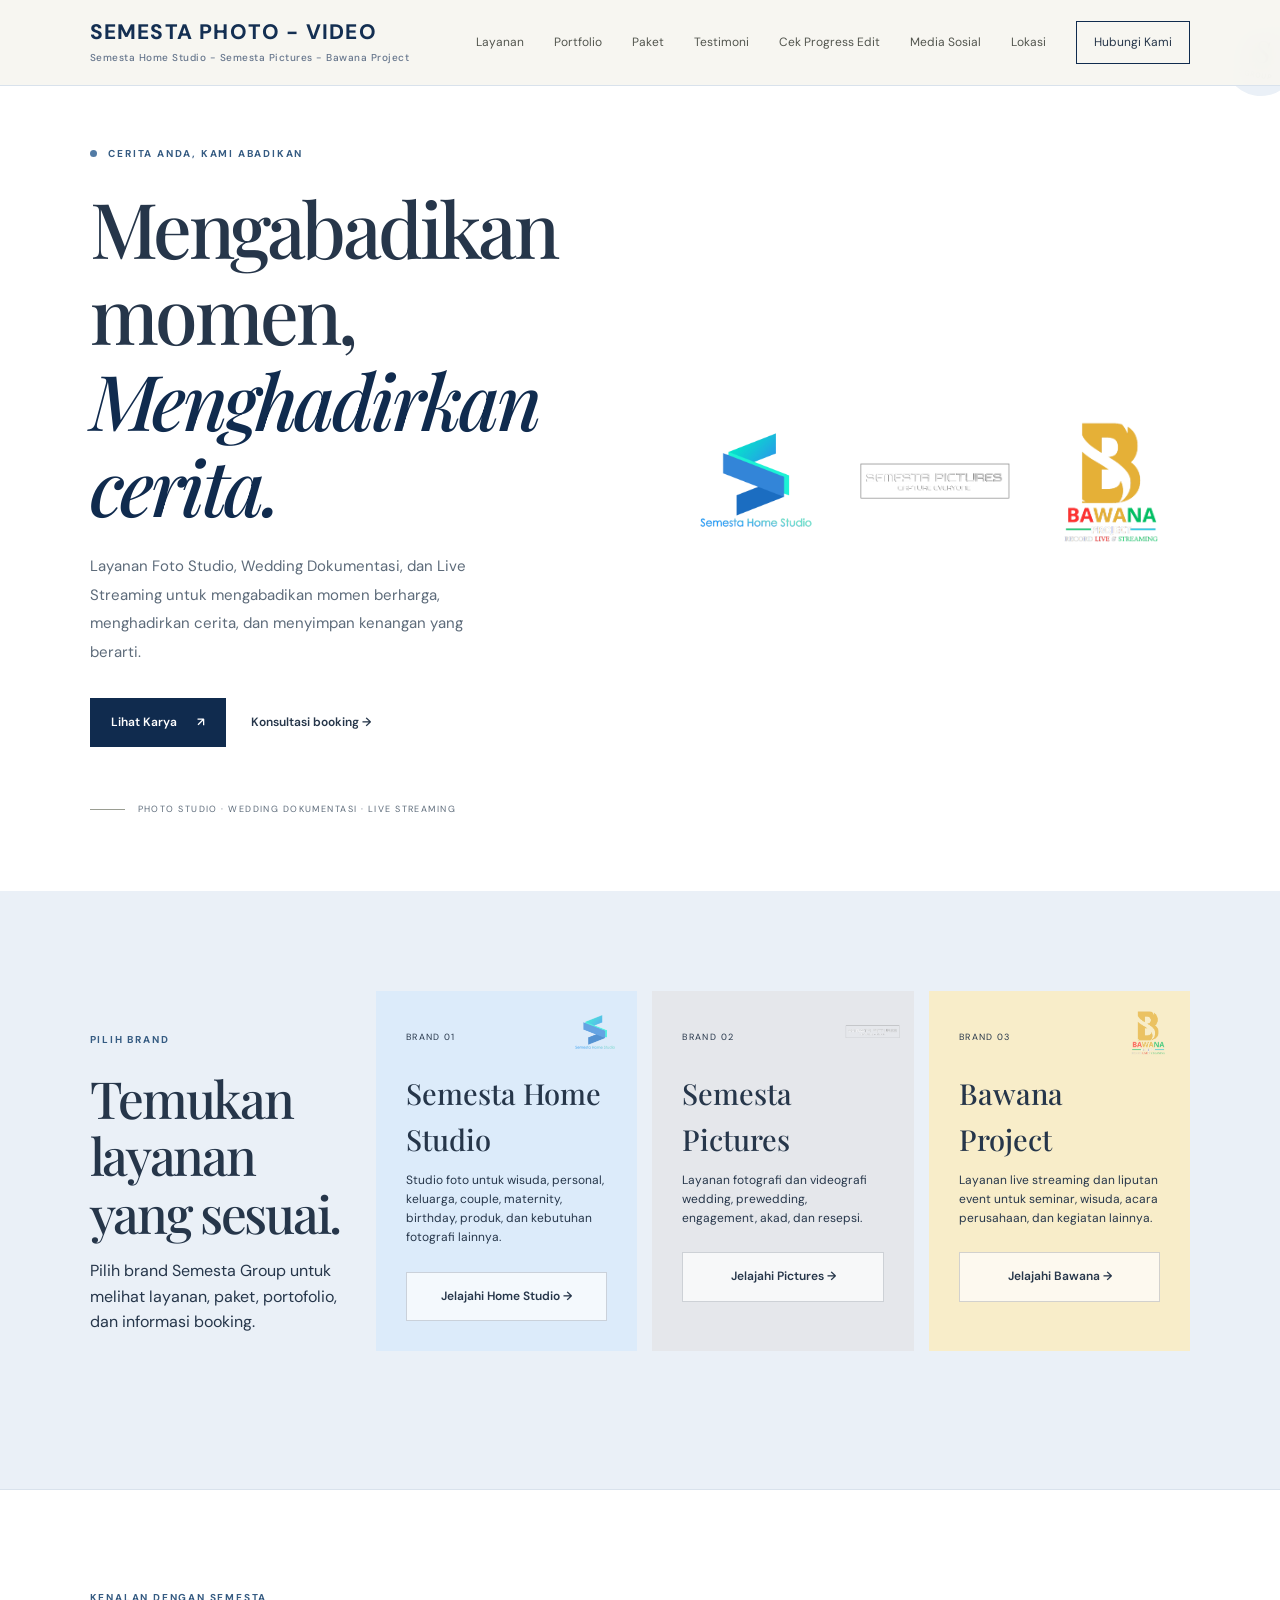
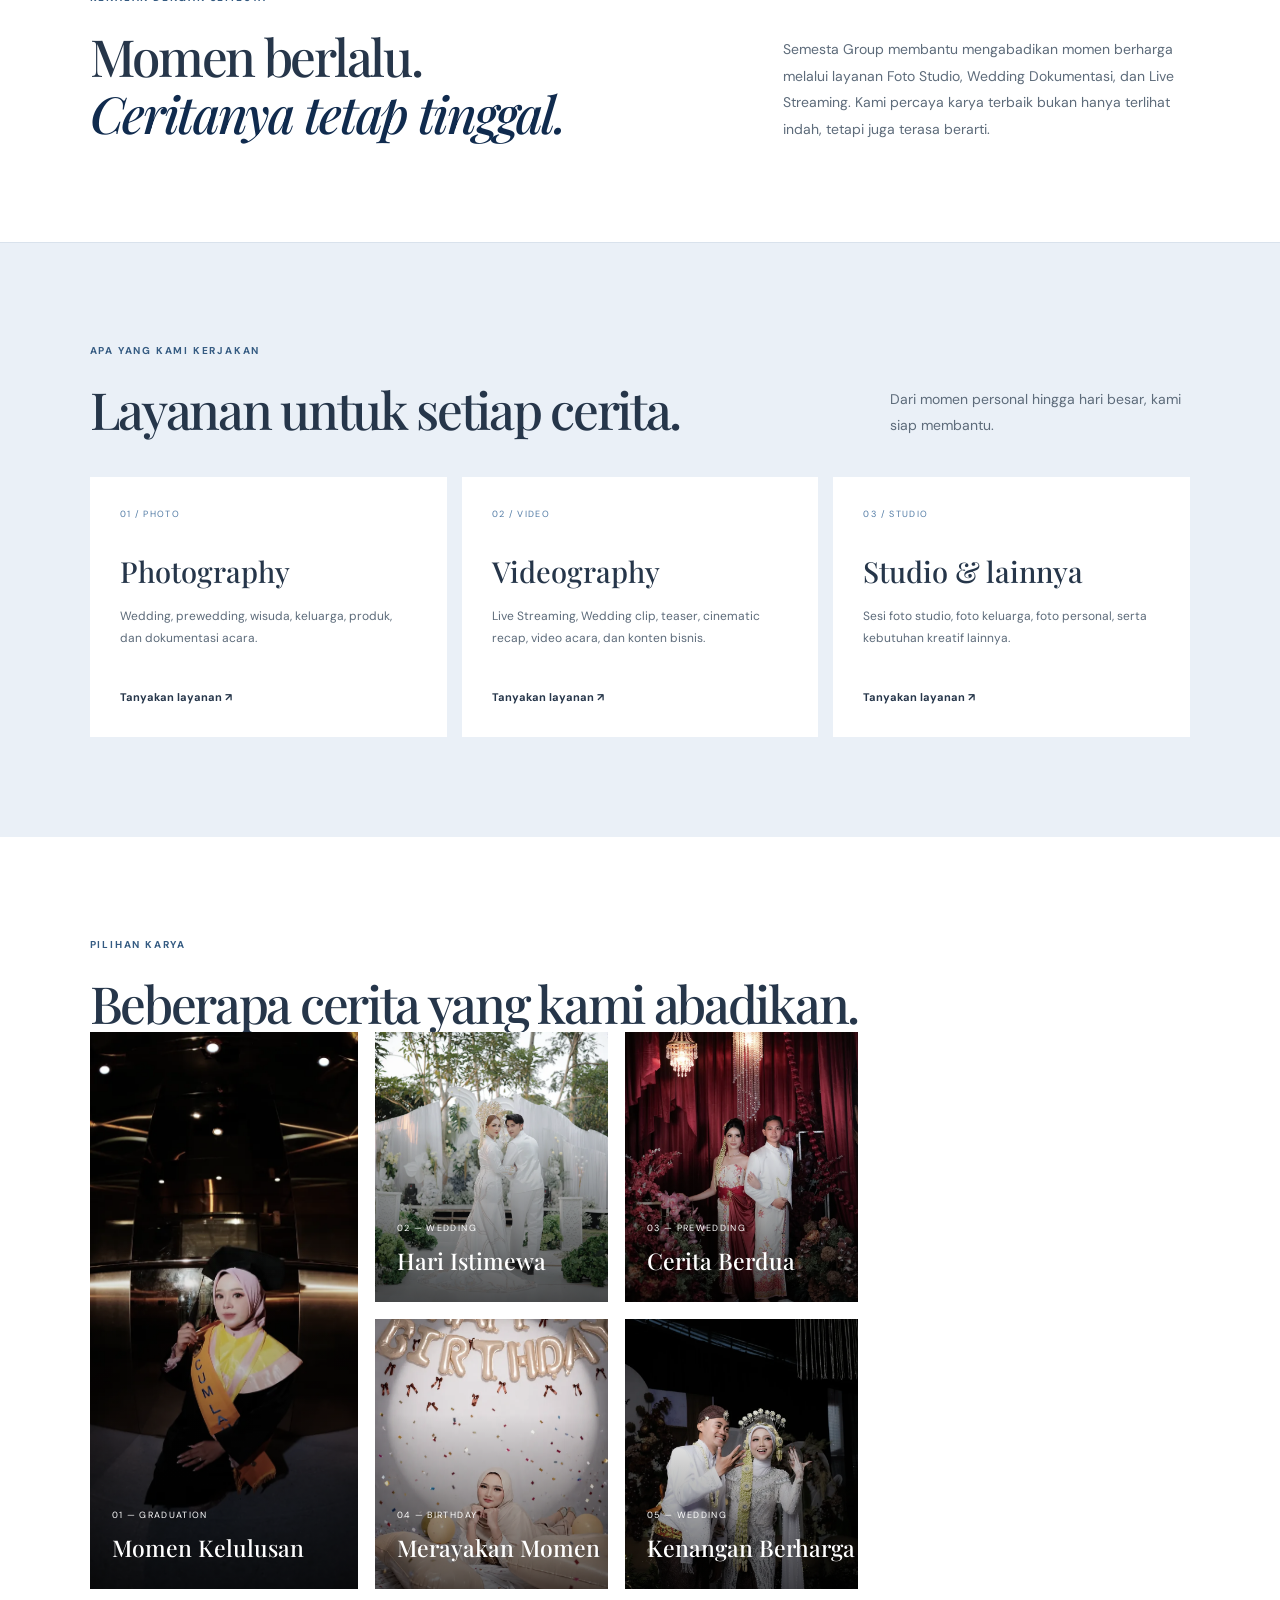
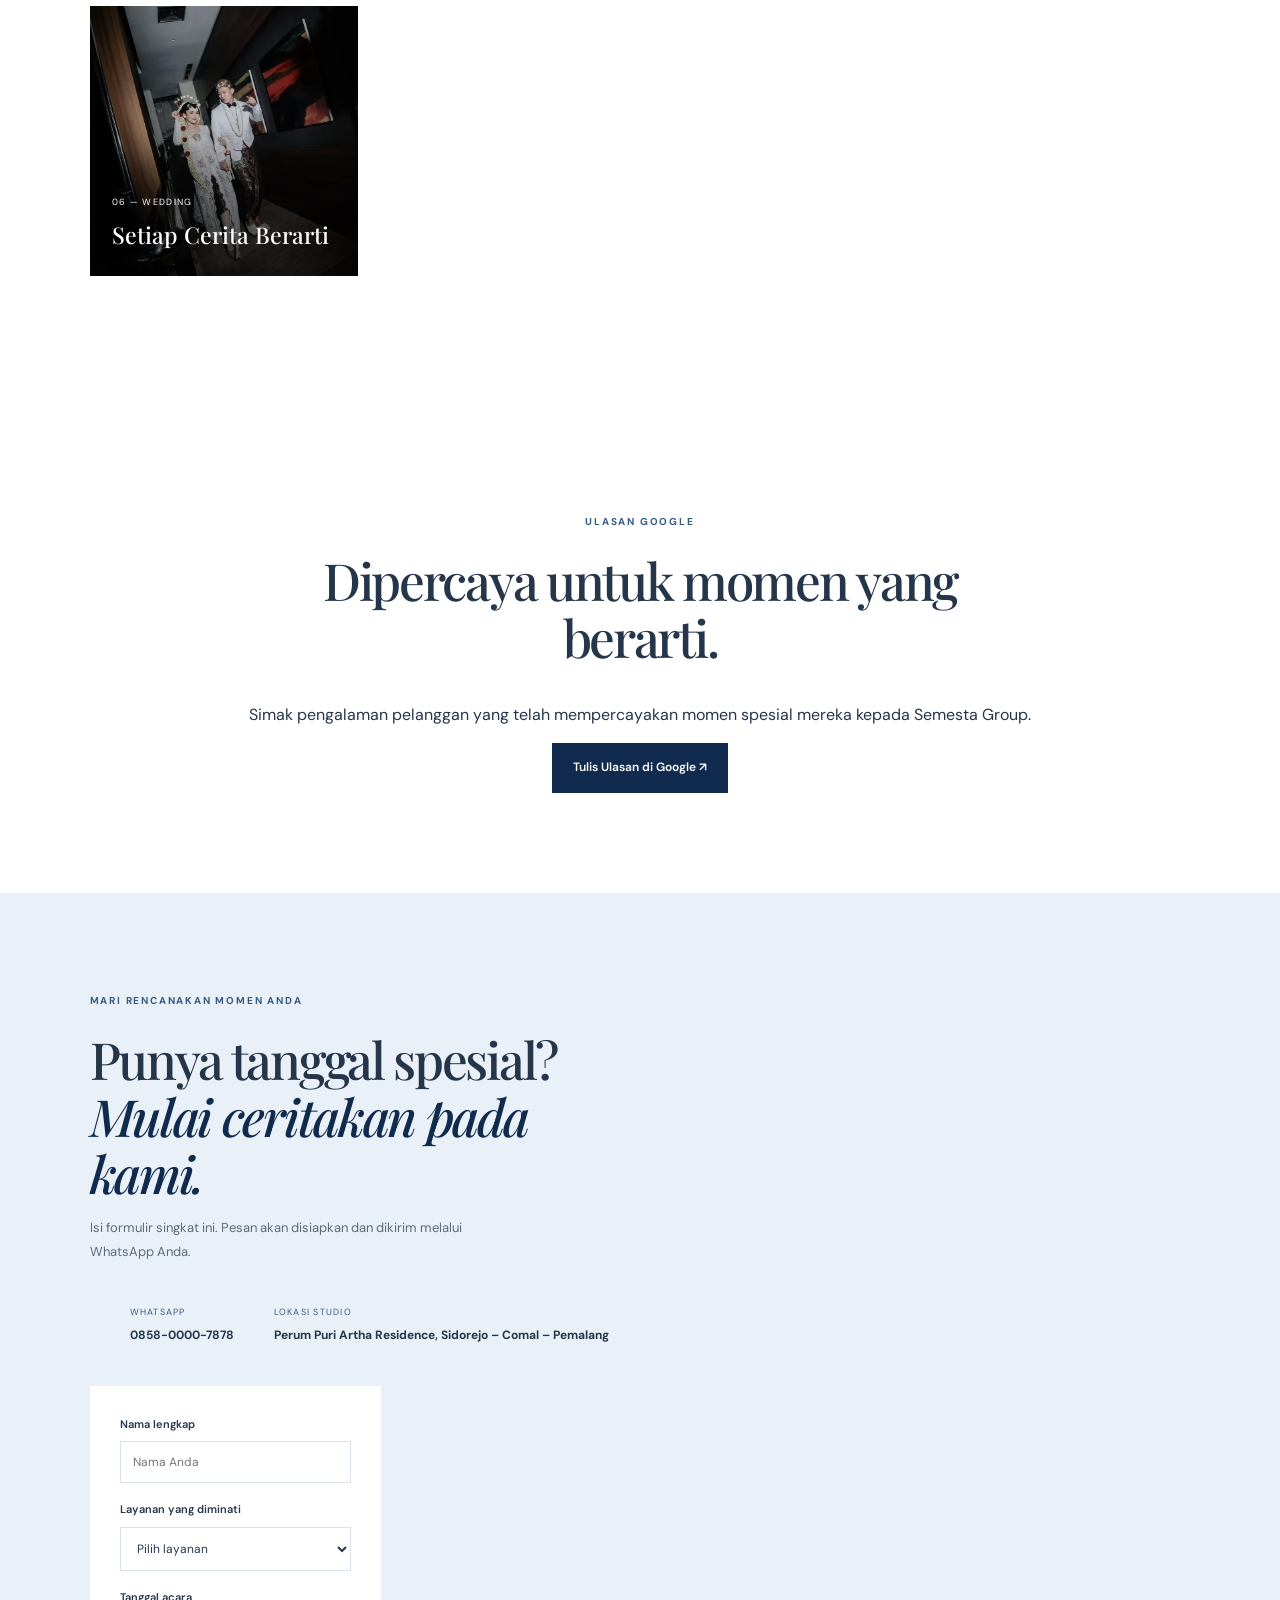
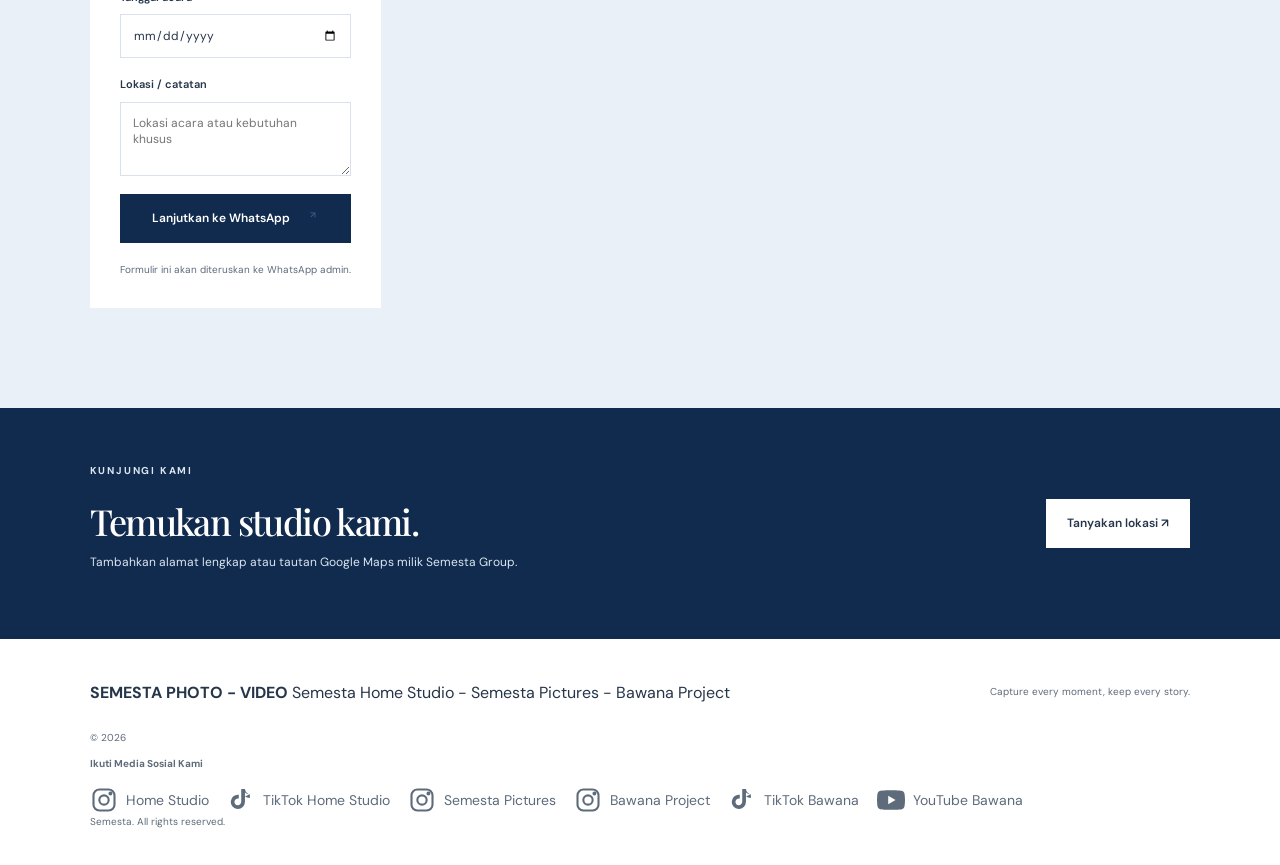
==== commit ea9803d5: "Update index.html" ====
--- a/index.html
+++ b/index.html
@@ -219,7 +219,7 @@
 
       <form id="booking-form" class="booking-form">
         <label>Nama lengkap<input name="nama" type="text" placeholder="Nama Anda" required></label>
-        <label>Layanan yang diminati<select name="layanan" required><option value="">Pilih layanan</option><option>Wedding photography</option><option>Wedding videography</option><option>Prewedding</option><option>Wisuda</option><option>Foto studio / keluarga</option><option>Dokumentasi acara</option><option>Photo + Video</option><option><option value="Live Streaming">Live Streaming</option>Lainnya</option></select></label>
+        <label>Layanan yang diminati<select name="layanan" required><option value="">Pilih layanan</option><option>Wedding photography</option><option>Wedding videography</option><option>Prewedding</option><option>Wisuda</option><option>Foto studio / keluarga</option><option>Dokumentasi acara</option><option>Photo + Video</option><option>Live Streaming</option><option>Lainnya</option></select></label>
         <label>Tanggal acara<input name="tanggal" type="date" required></label>
         <label>Lokasi / catatan<textarea name="catatan" rows="3" placeholder="Lokasi acara atau kebutuhan khusus"></textarea></label>
         <button class="button button-dark form-submit" type="submit">Lanjutkan ke WhatsApp <span>↗</span></button>
@@ -230,7 +230,10 @@
     <section class="location-band" id="lokasi"><div><p class="eyebrow">KUNJUNGI KAMI</p><h2>Temukan studio kami.</h2><p>Tambahkan alamat lengkap atau tautan Google Maps milik Semesta Group.</p></div><a class="button button-light" href="#kontak">Tanyakan lokasi ↗</a></section>
   </main>
 
-  <footer class="site-footer"><a class="brand brand-footer" href="#home"><span class="brand-mark">S</span><span><strong>SEMESTA GROUP</strong><small>PHOTO -VIDEO · STUDIO · LIVE STREAMING</small></span></a><p>Capture every moment, keep every story.</p><span>© <span id="year"></span> 
+  <footer class="site-footer"><a href="index.html" class="footer-brand-name">
+  <strong>SEMESTA PHOTO - VIDEO</strong>
+  <span>Semesta Home Studio - Semesta Pictures - Bawana Project</span>
+</a><p>Capture every moment, keep every story.</p><span>© <span id="year"></span> 
 
 <div class="social-links" id="media-sosial">
   <p><strong>Ikuti Media Sosial Kami</strong></p>
@@ -314,7 +317,7 @@
   </div>
 </div>
 
- Semesta Group. All rights reserved.</span></footer>
+ Semesta. All rights reserved.</span></footer>
   <script src="script.js"></script>
   <script src="https://widgets.sociablekit.com/google-reviews/widget.js" defer></script>
 </div>
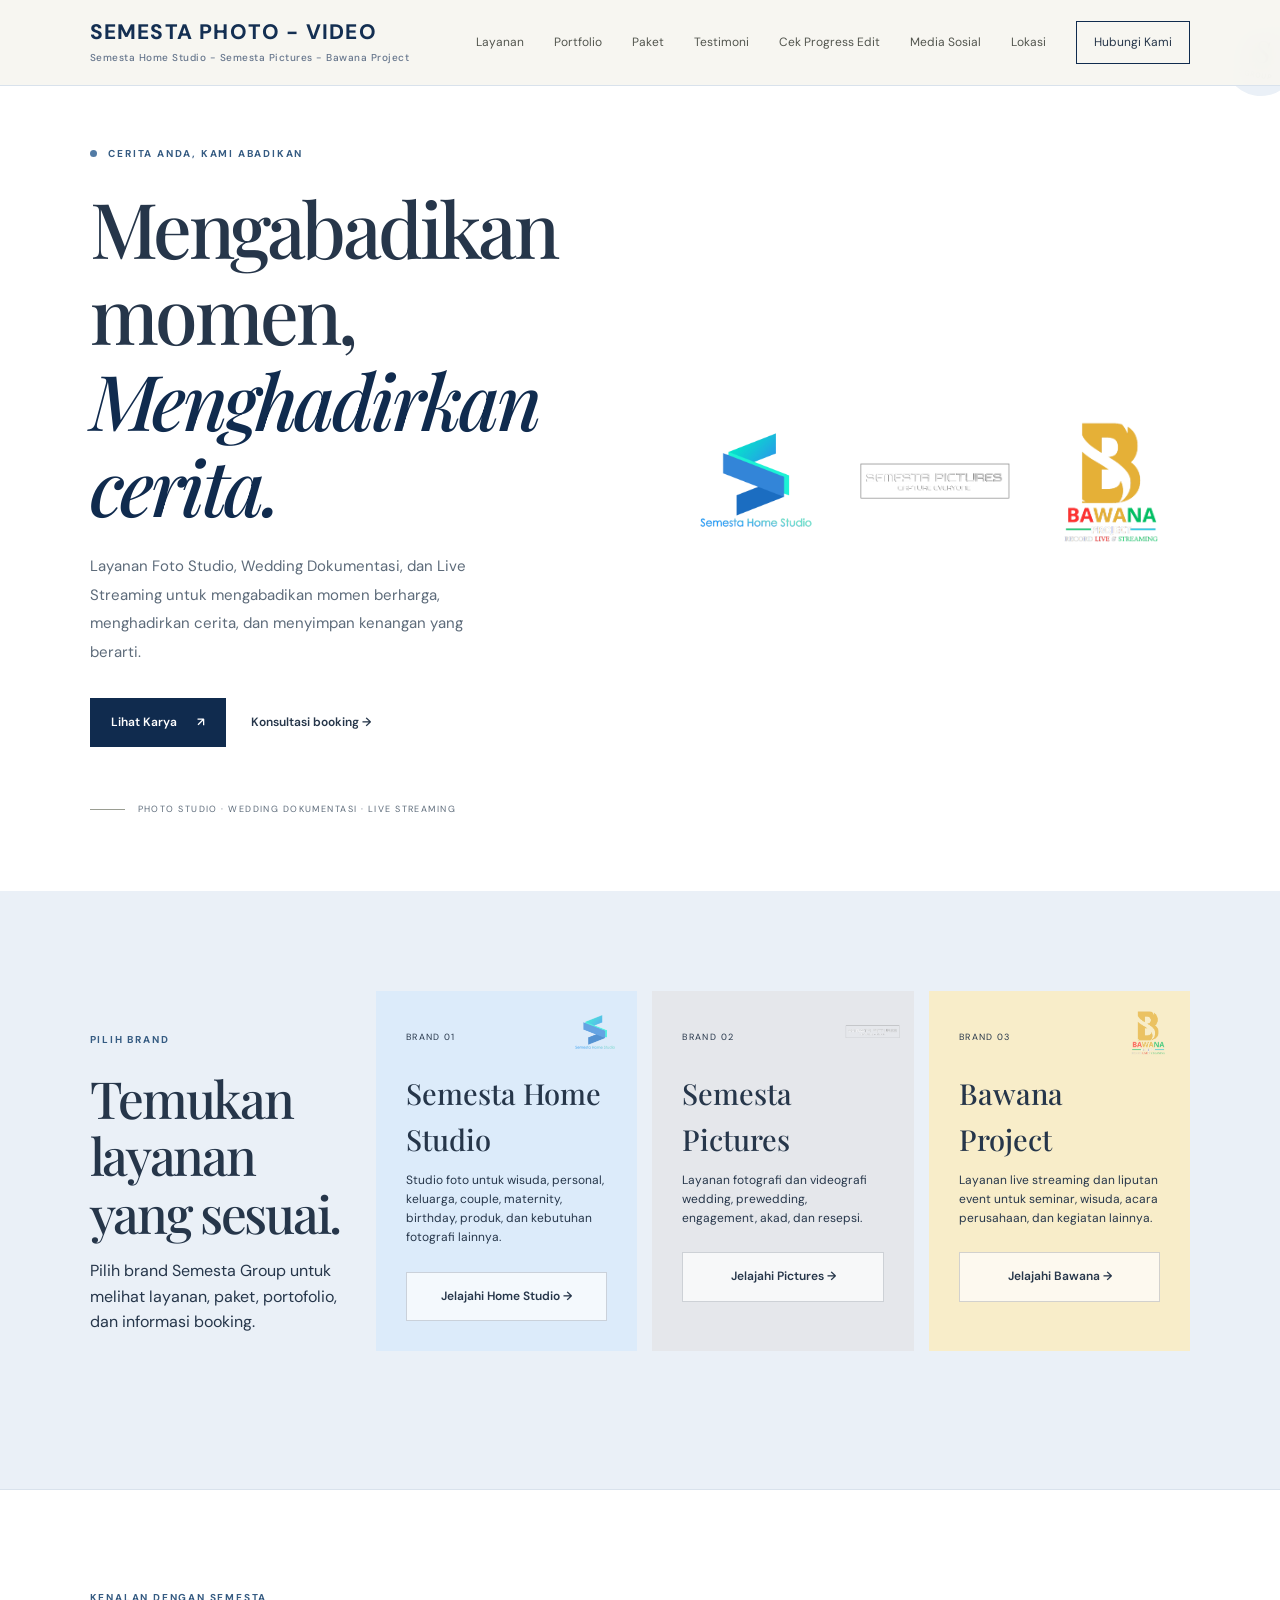
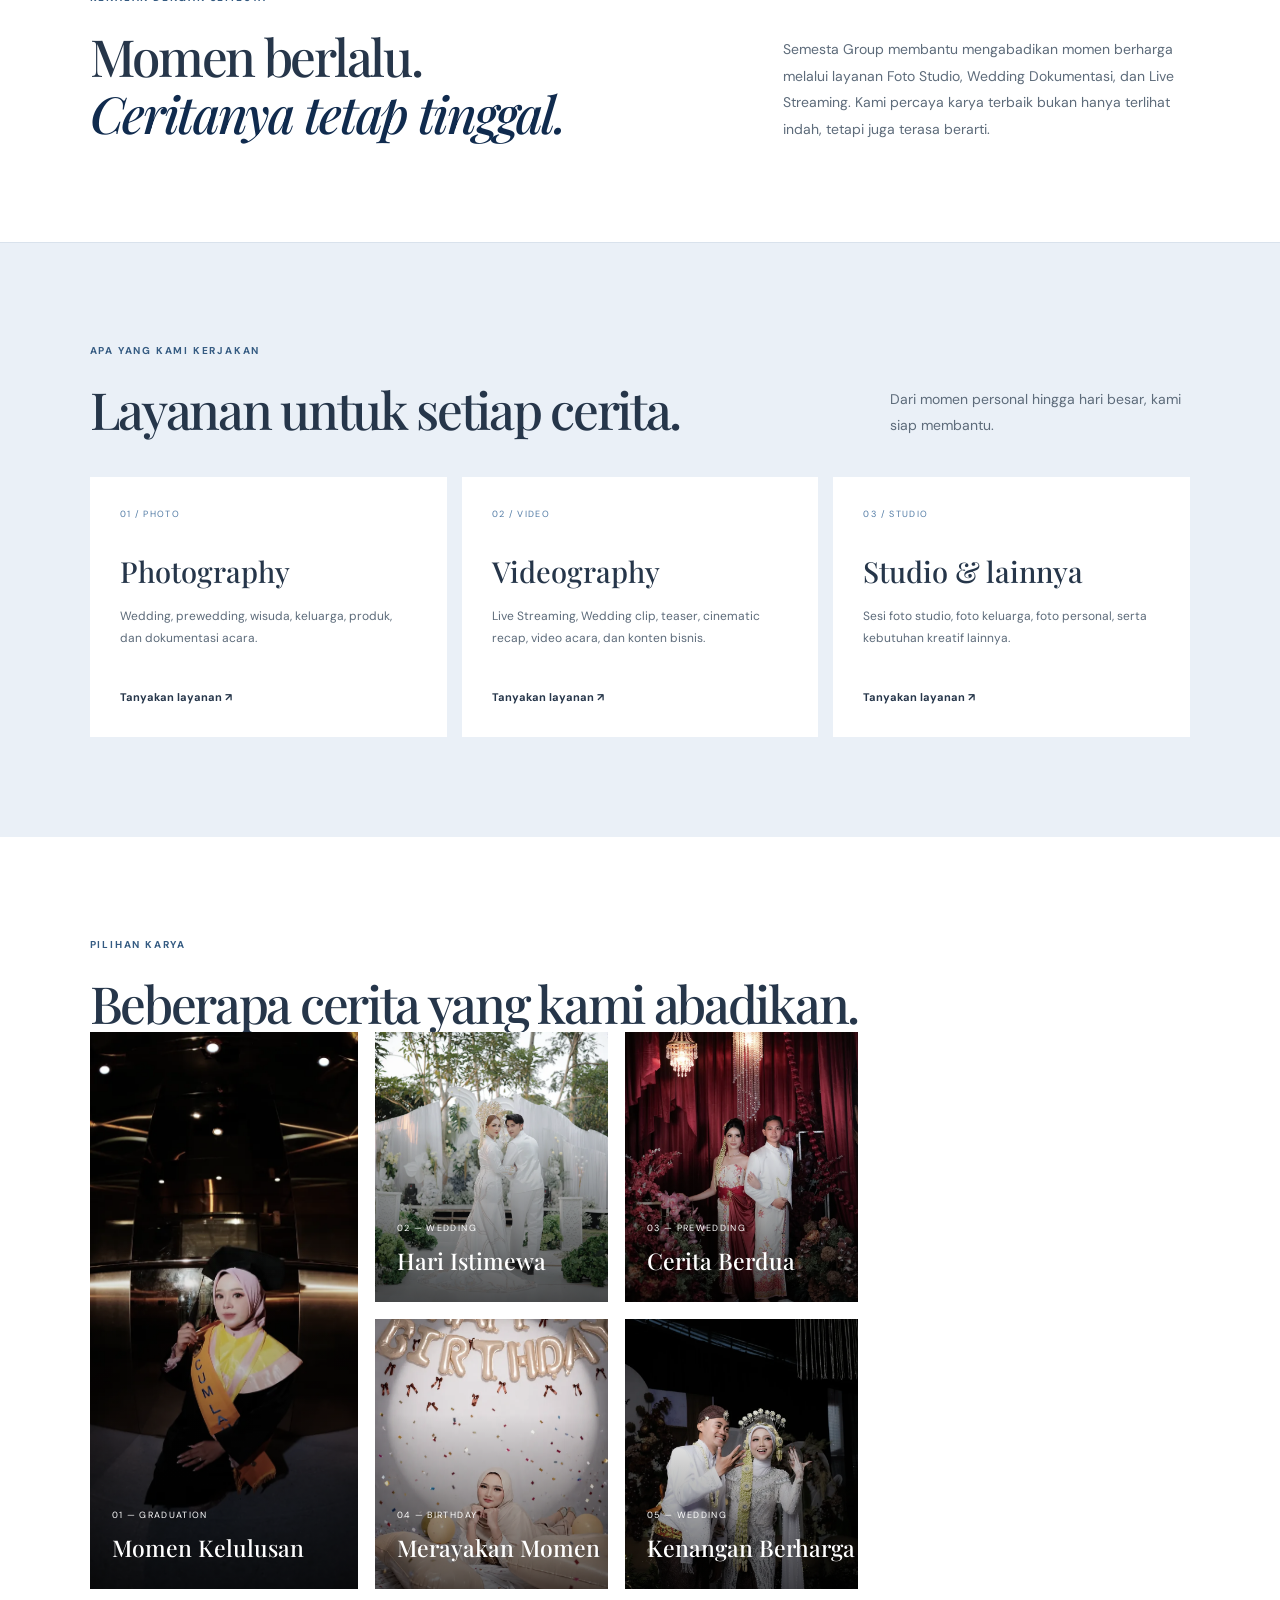
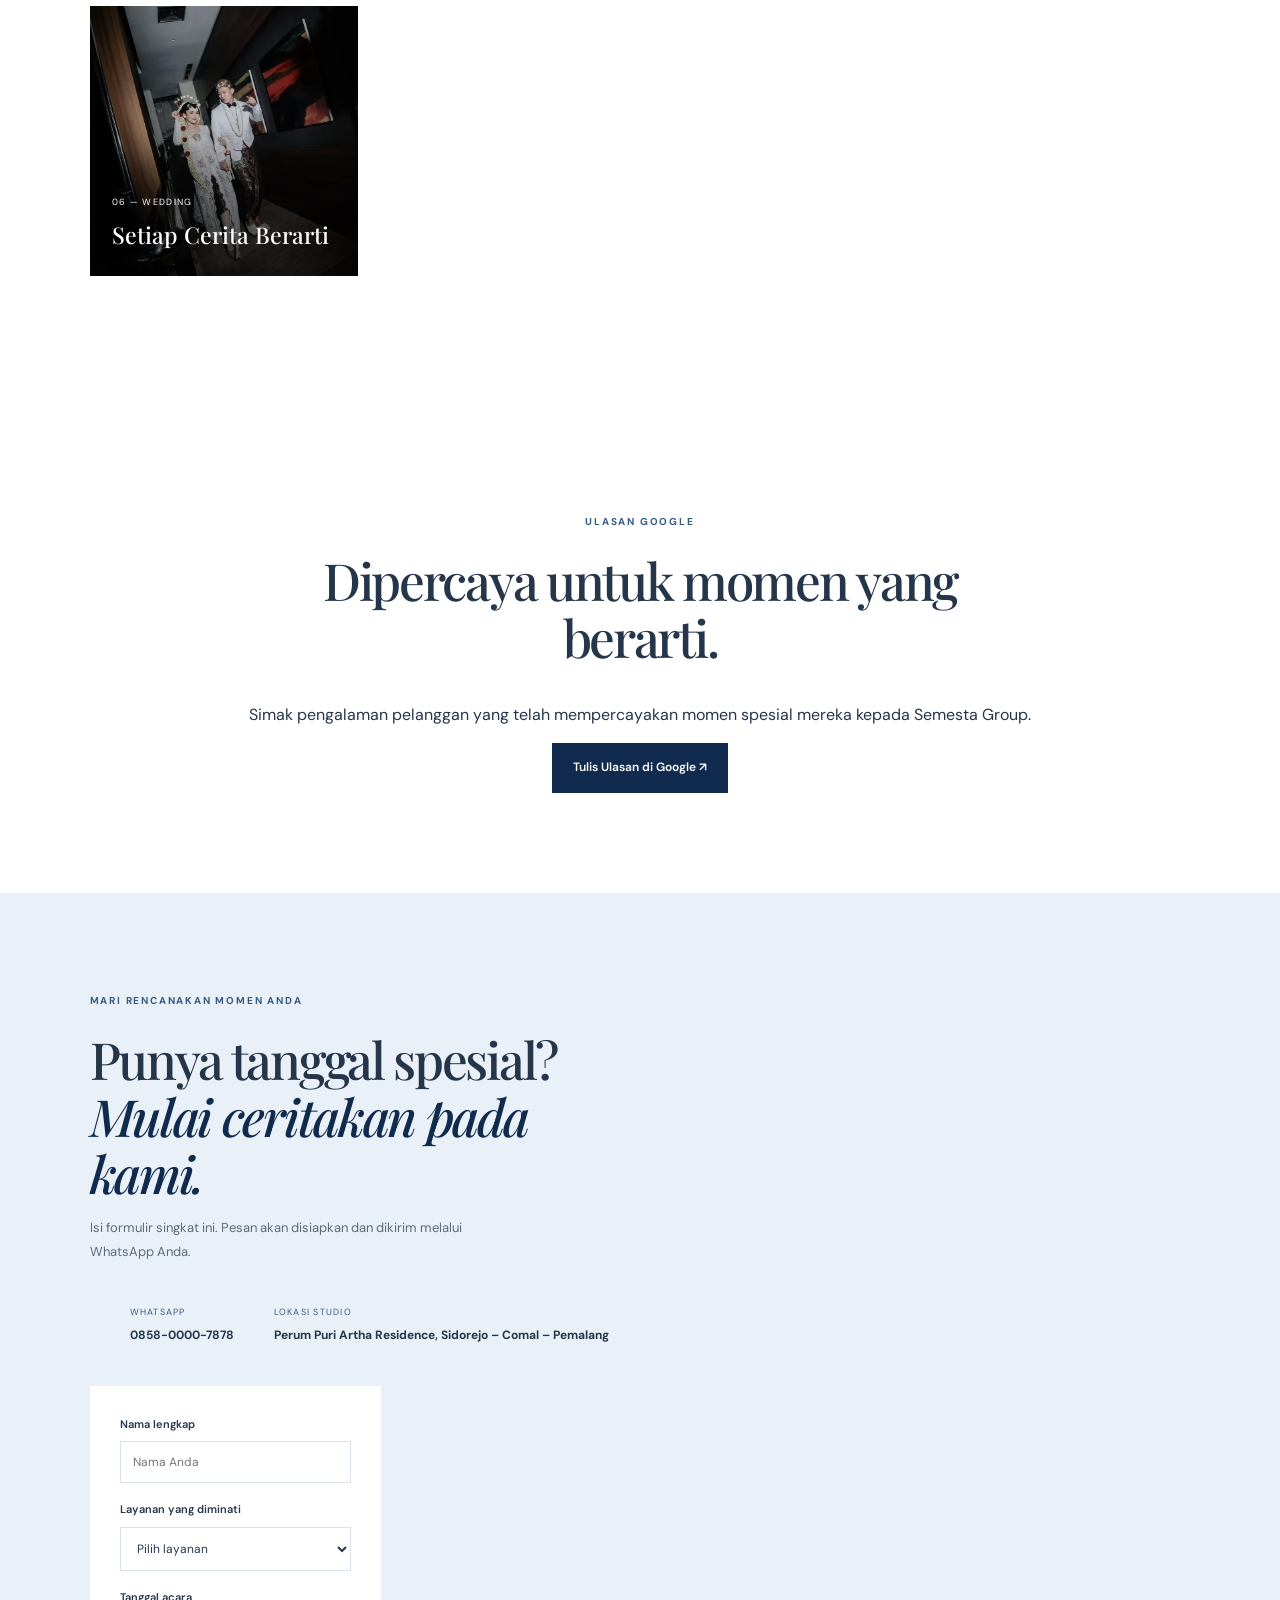
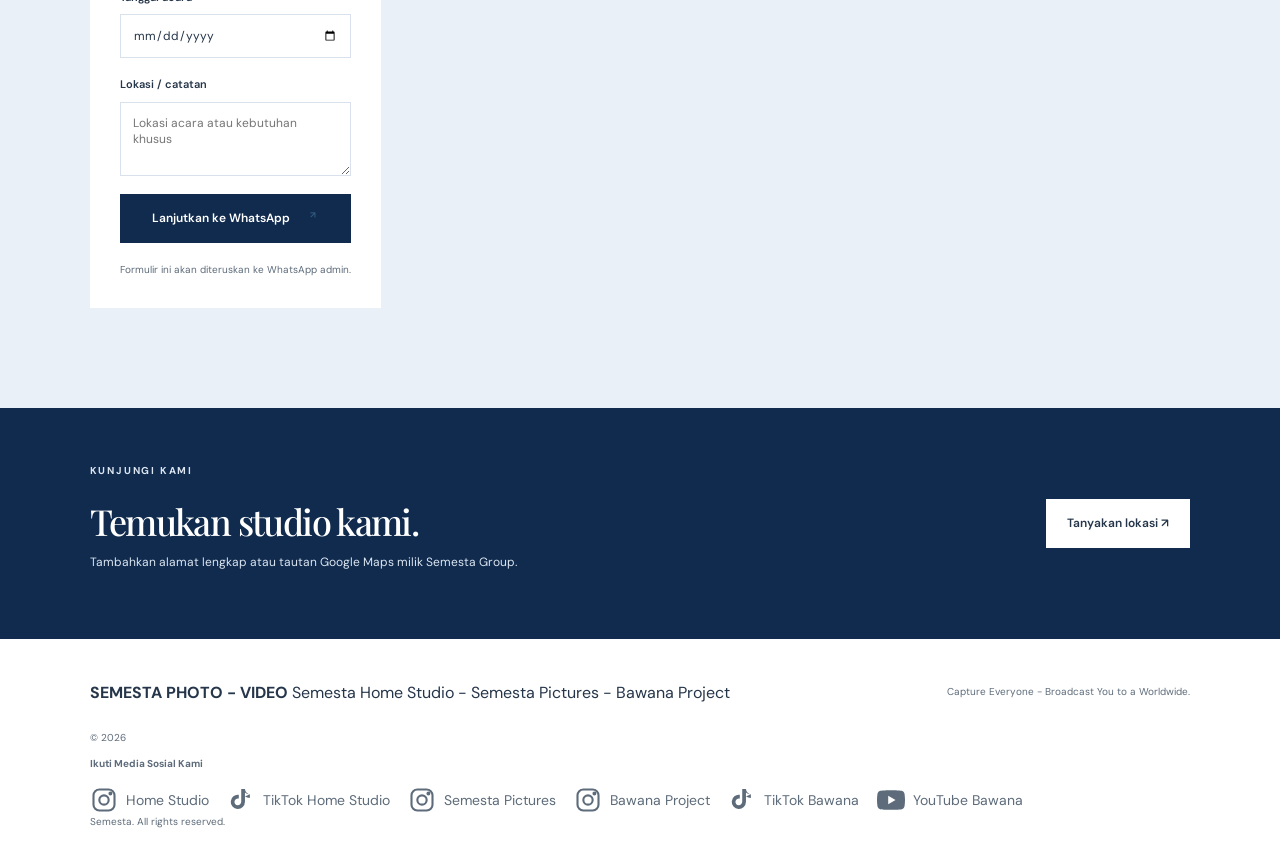
==== commit 655632a1: "Update index.html" ====
--- a/index.html
+++ b/index.html
@@ -233,7 +233,7 @@
   <footer class="site-footer"><a href="index.html" class="footer-brand-name">
   <strong>SEMESTA PHOTO - VIDEO</strong>
   <span>Semesta Home Studio - Semesta Pictures - Bawana Project</span>
-</a><p>Capture every moment, keep every story.</p><span>© <span id="year"></span> 
+</a><p>Capture Everyone - Broadcast You to a Worldwide.</p><span>© <span id="year"></span> 
 
 <div class="social-links" id="media-sosial">
   <p><strong>Ikuti Media Sosial Kami</strong></p>
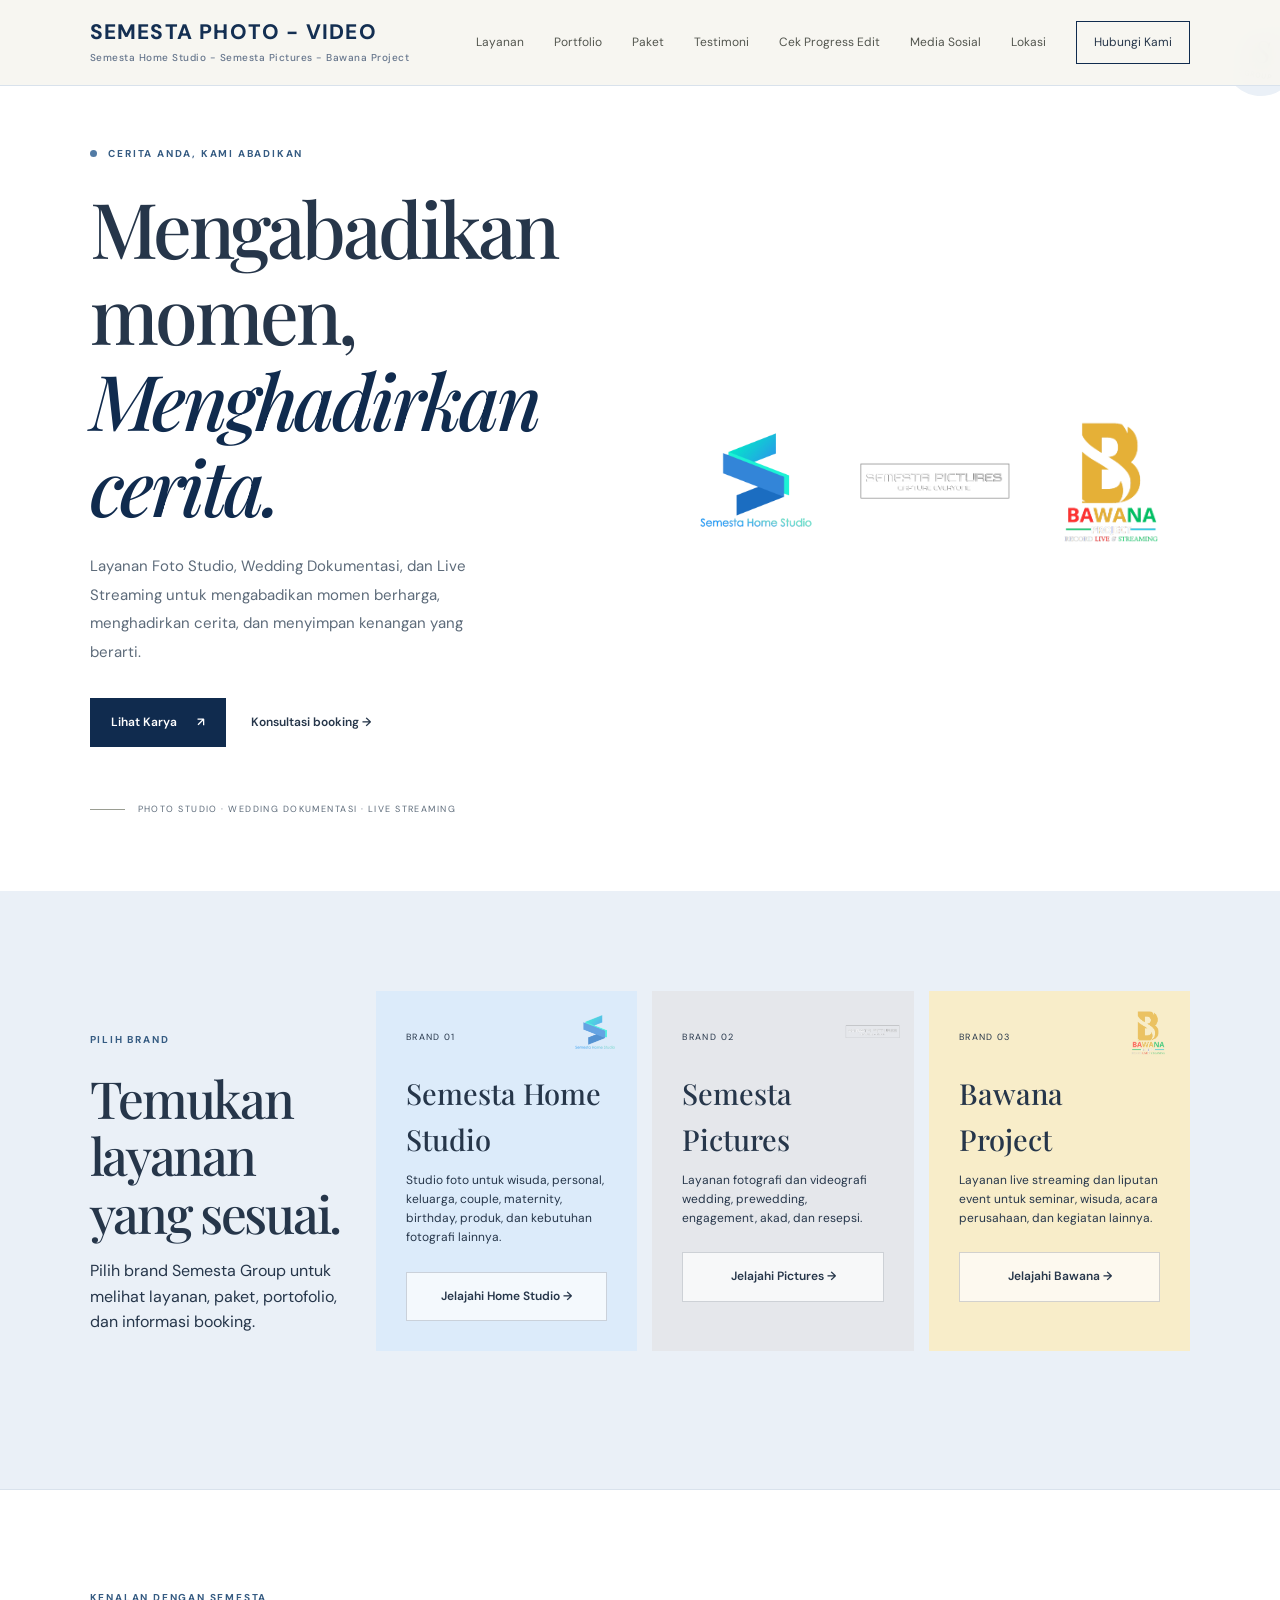
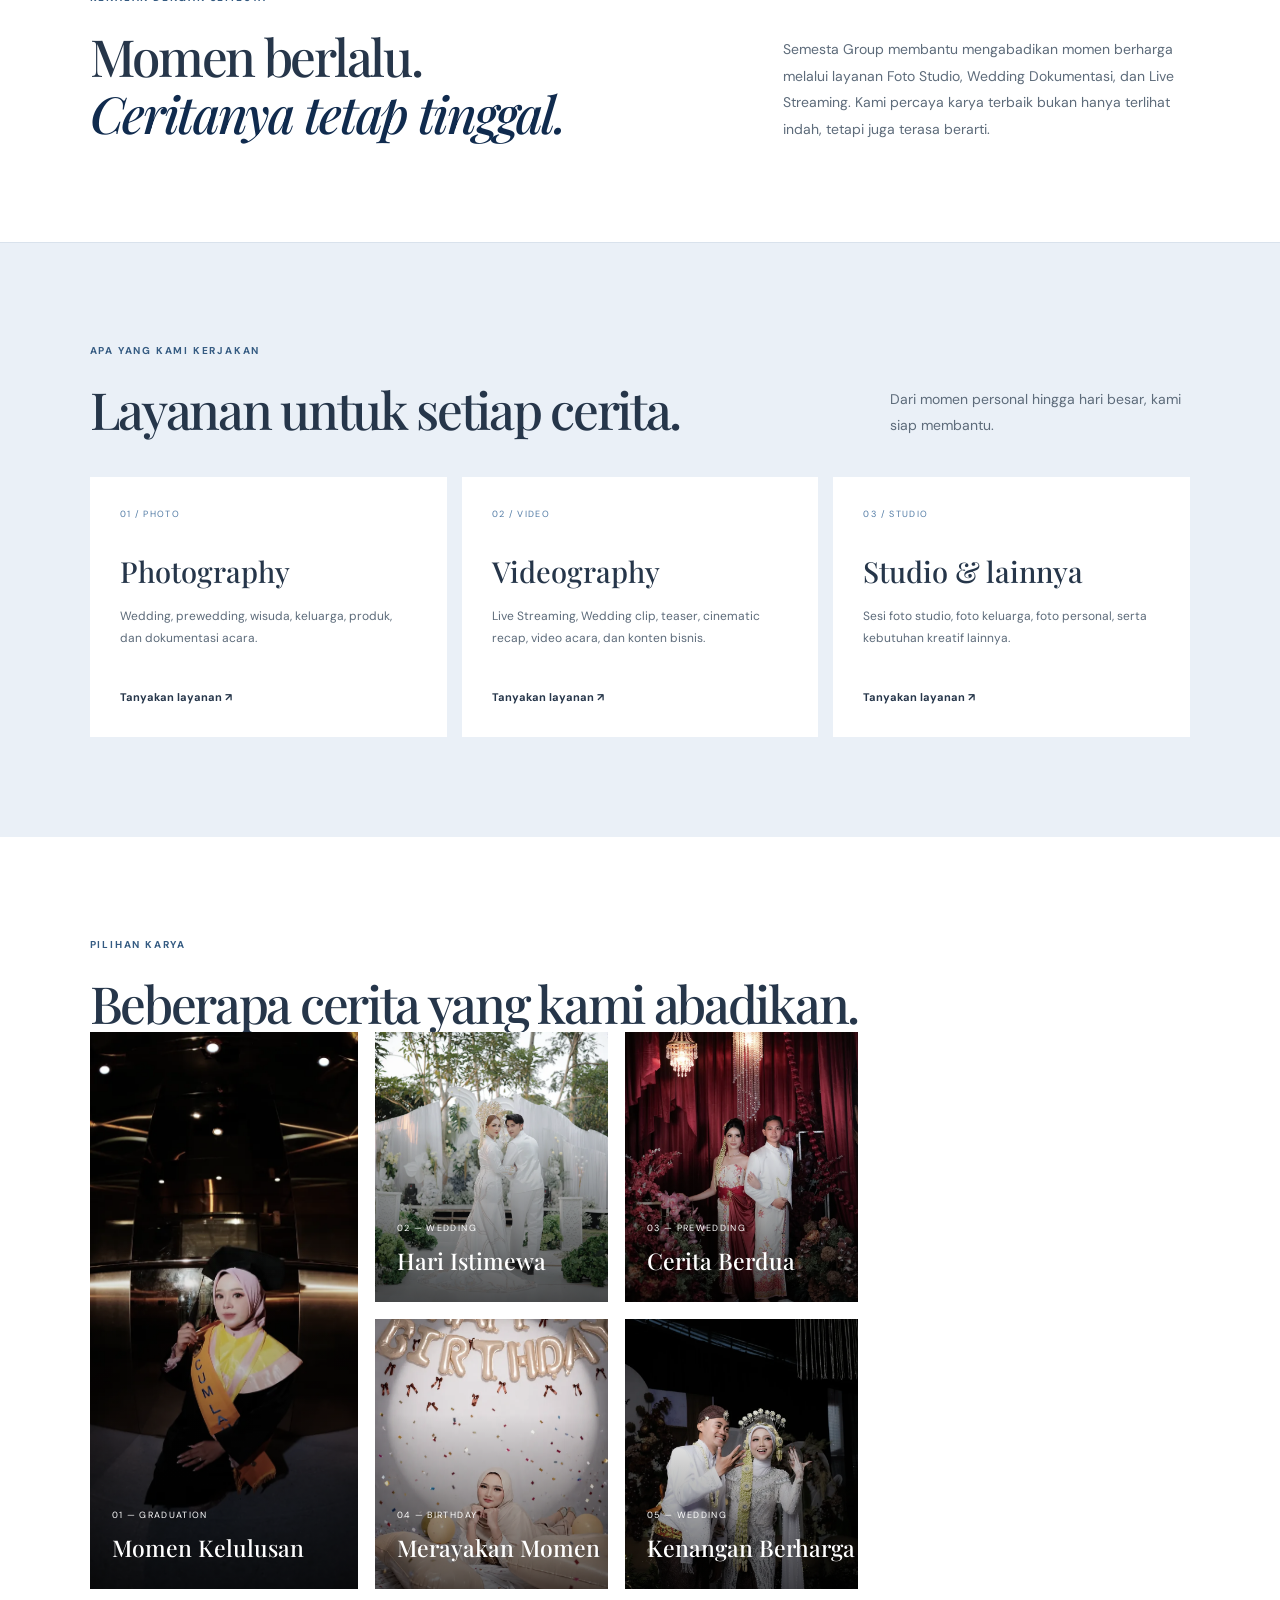
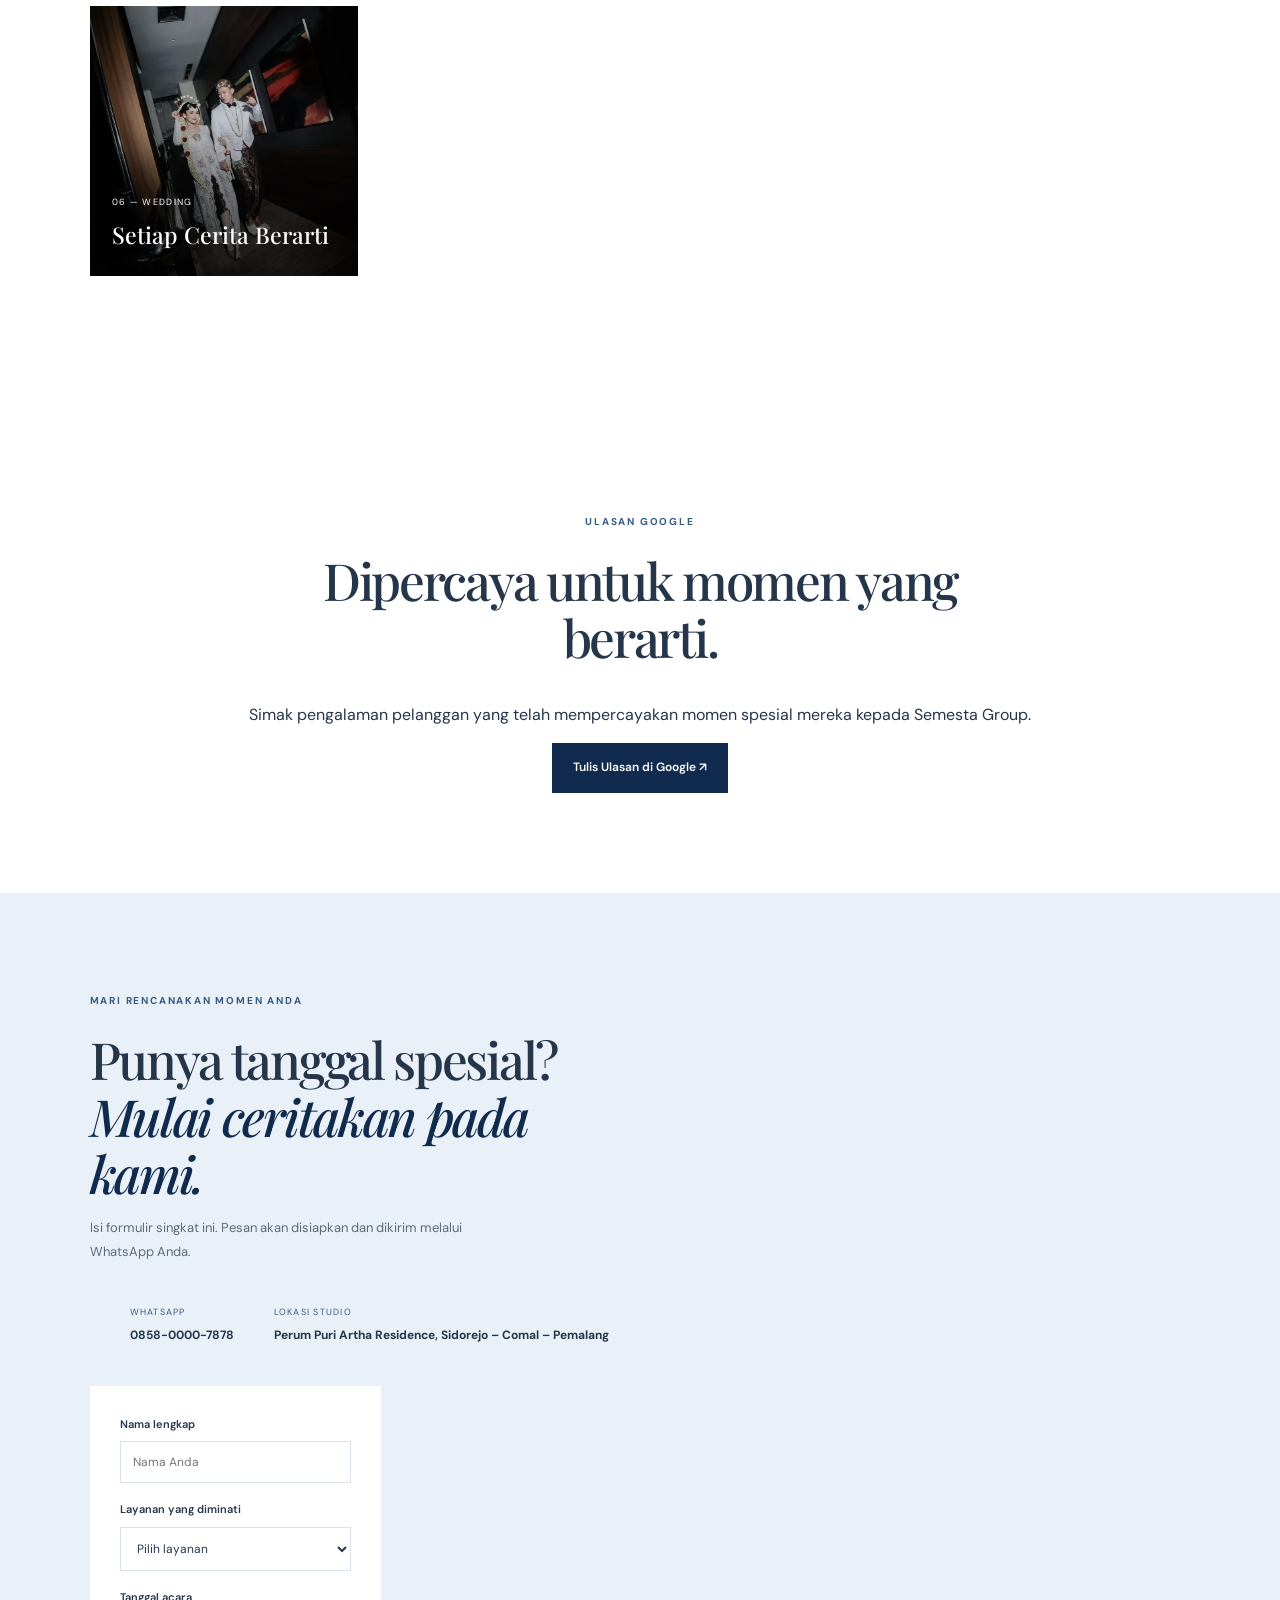
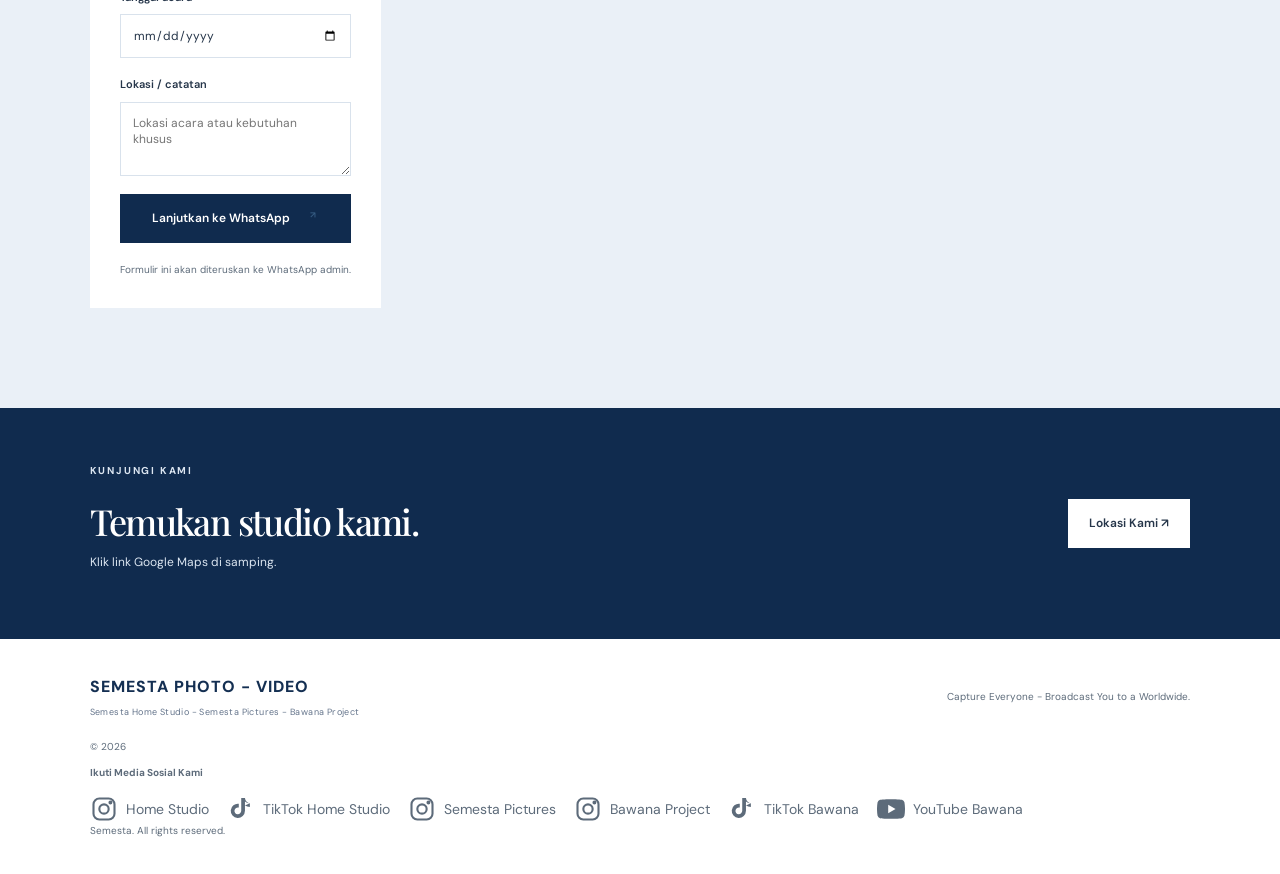
==== commit b8a76f15: "Update index.html" ====
--- a/index.html
+++ b/index.html
@@ -227,7 +227,13 @@
       </form>
     </section>
 
-    <section class="location-band" id="lokasi"><div><p class="eyebrow">KUNJUNGI KAMI</p><h2>Temukan studio kami.</h2><p>Tambahkan alamat lengkap atau tautan Google Maps milik Semesta Group.</p></div><a class="button button-light" href="#kontak">Tanyakan lokasi ↗</a></section>
+    <section class="location-band" id="lokasi"><div><p class="eyebrow">KUNJUNGI KAMI</p><h2>Temukan studio kami.</h2><p>Klik link Google Maps di samping.</p></div><a class="button button-light" <a
+  href="https://maps.app.goo.gl/e4cnP4NrNoDBTgtv6"
+  class="button"
+  target="_blank"
+  rel="noopener noreferrer">
+  Lokasi Kami ↗
+</a>
   </main>
 
   <footer class="site-footer"><a href="index.html" class="footer-brand-name">
--- a/style.css
+++ b/style.css
@@ -1029,3 +1029,39 @@
     letter-spacing: 0;
   }
 }
+/* FOOTER BRAND */
+.footer-brand-name {
+  display: flex;
+  flex-direction: column;
+  align-items: flex-start;
+  gap: 6px;
+  text-decoration: none;
+  color: #142f52;
+}
+
+.footer-brand-name strong {
+  font-size: 16px;
+  font-weight: 800;
+  letter-spacing: 1px;
+}
+
+.footer-brand-name span {
+  font-size: 9px;
+  color: #64748b;
+  letter-spacing: 0.4px;
+  line-height: 1.5;
+}
+
+.footer-brand-name:hover {
+  opacity: 0.85;
+}
+
+@media (max-width: 600px) {
+  .footer-brand-name strong {
+    font-size: 15px;
+  }
+
+  .footer-brand-name span {
+    font-size: 8px;
+  }
+}
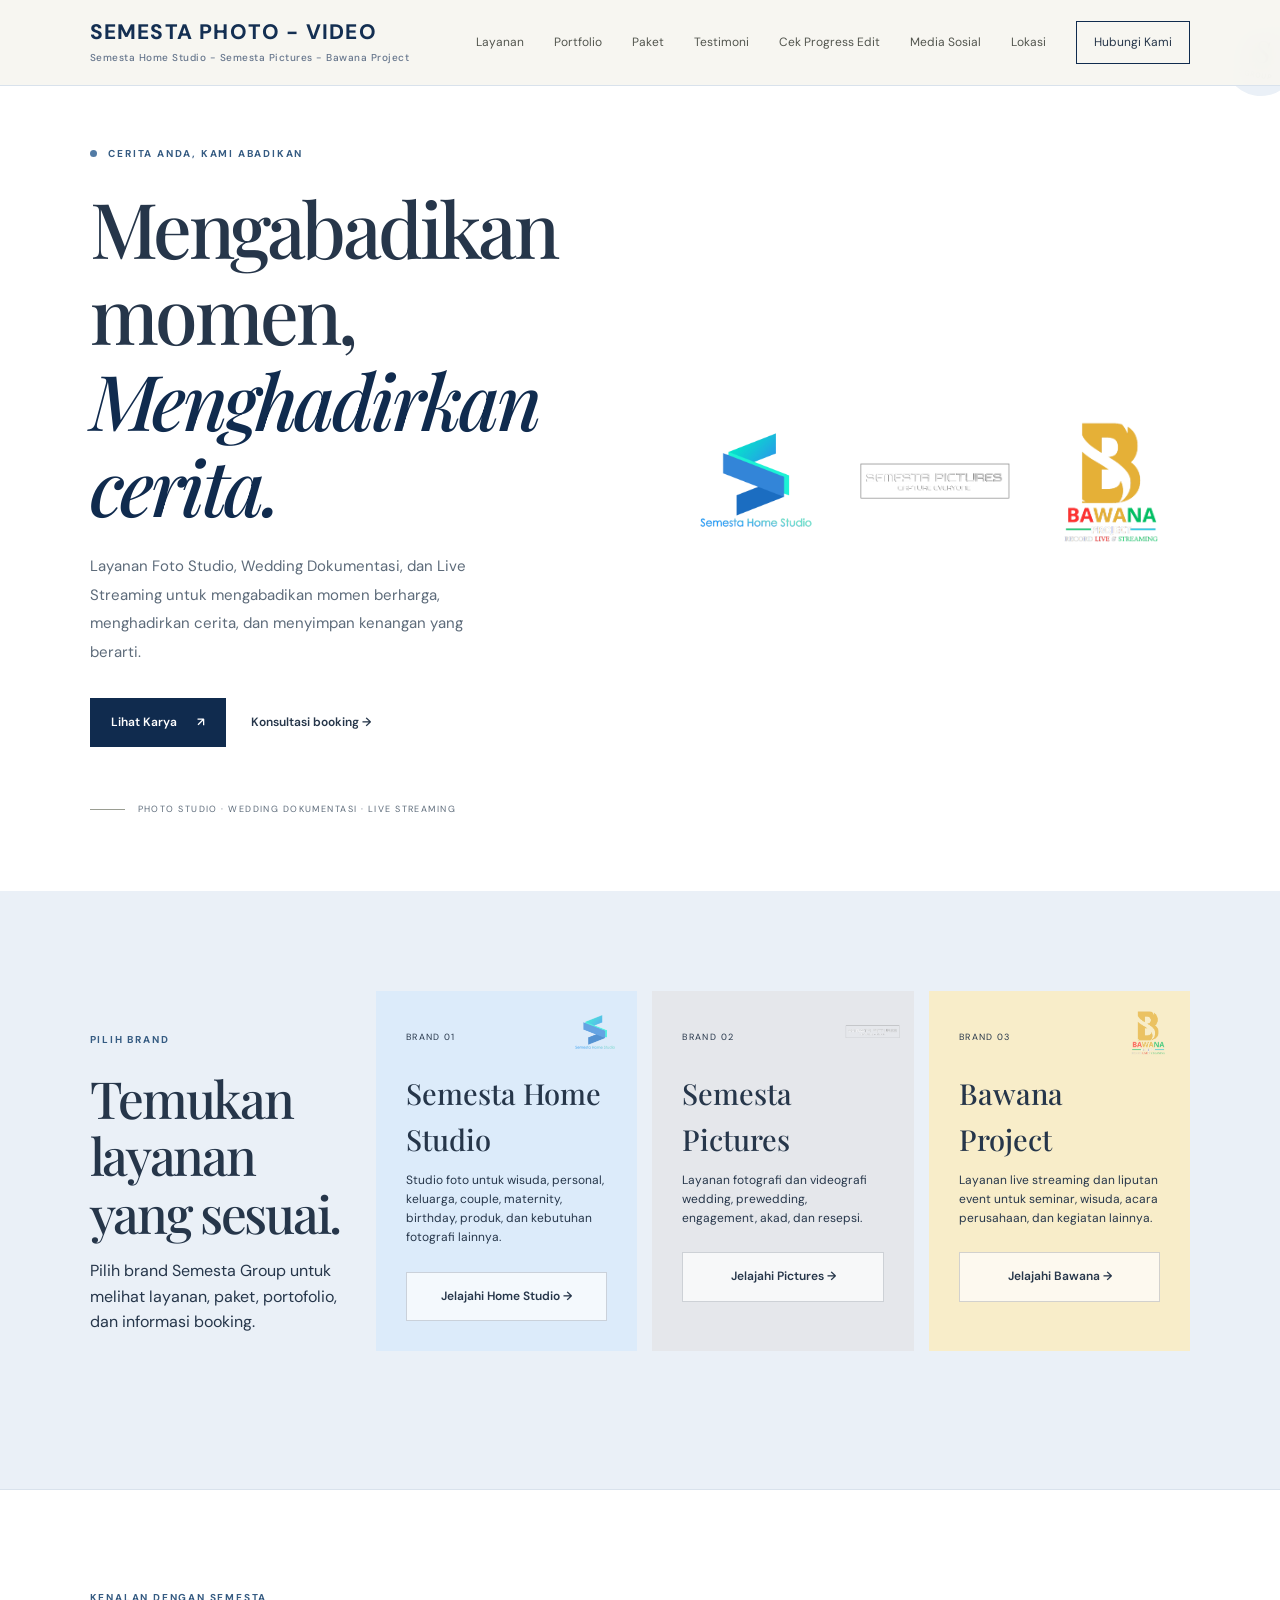
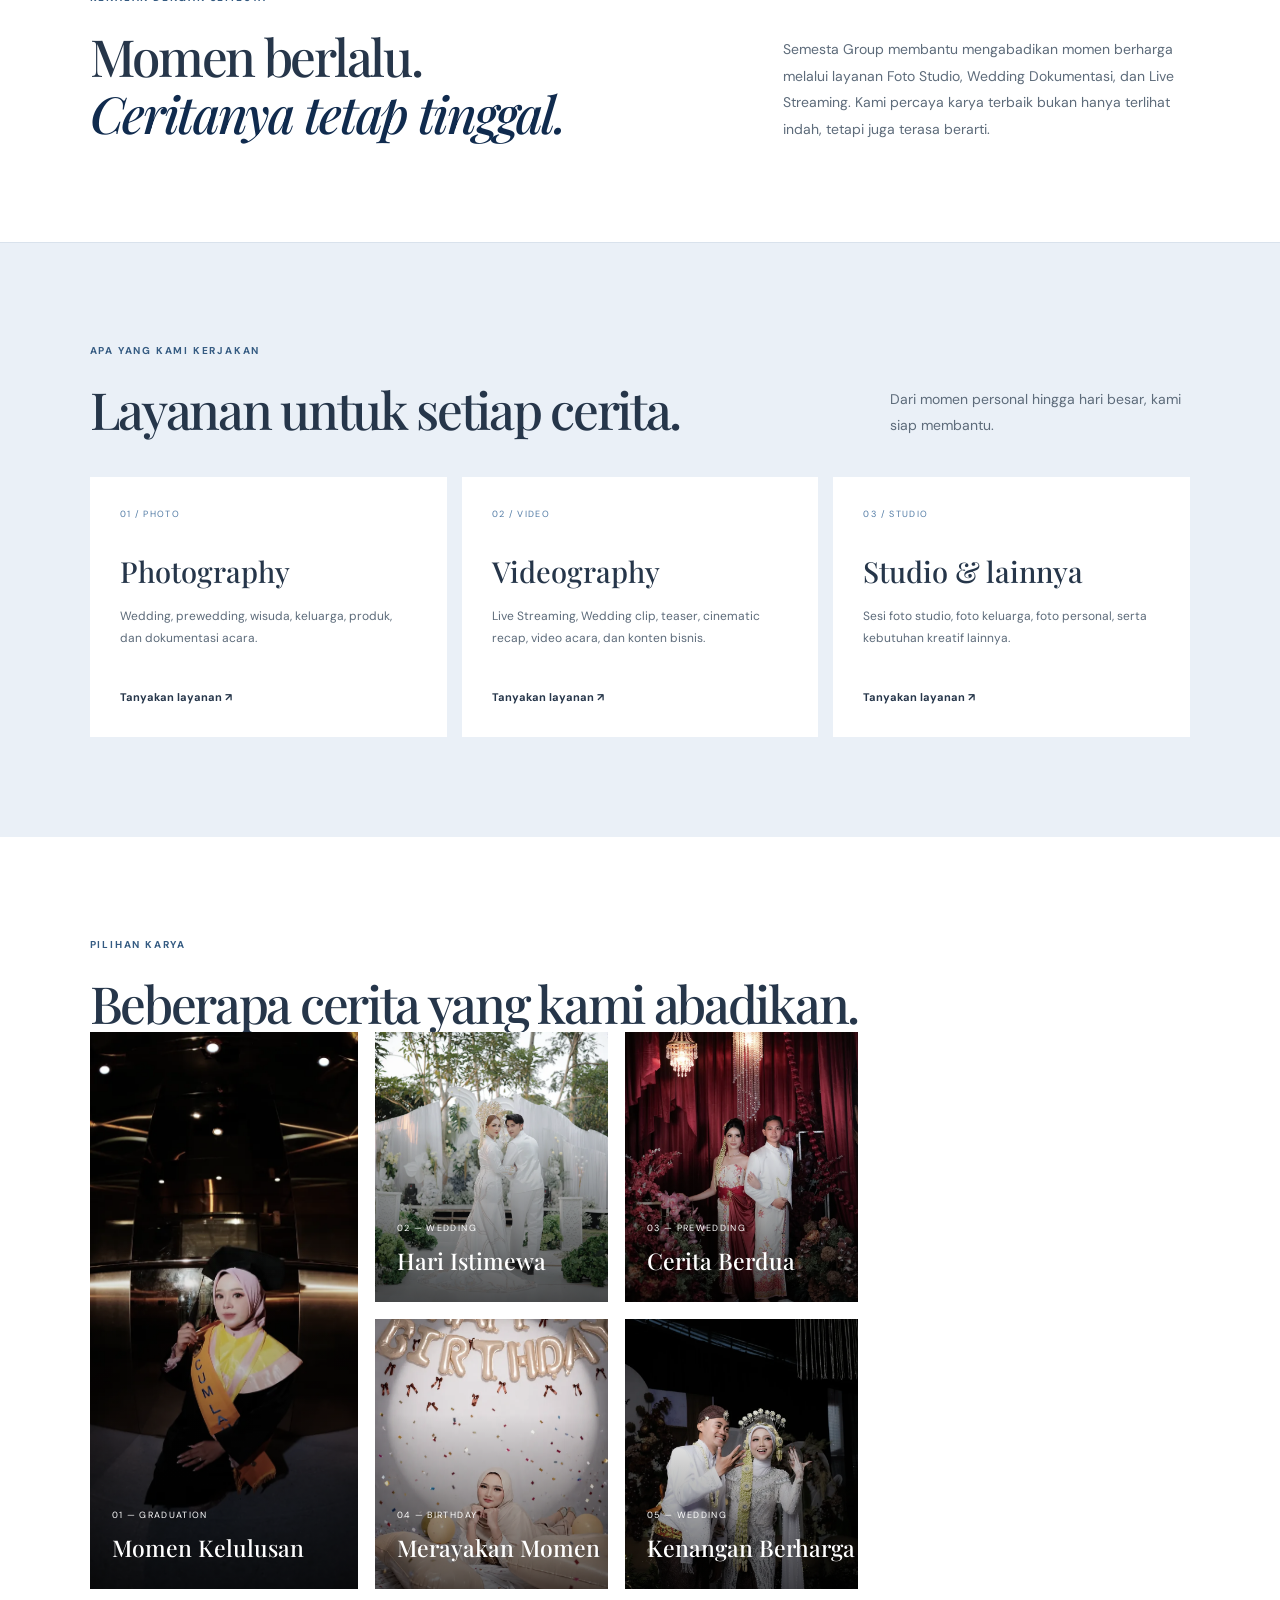
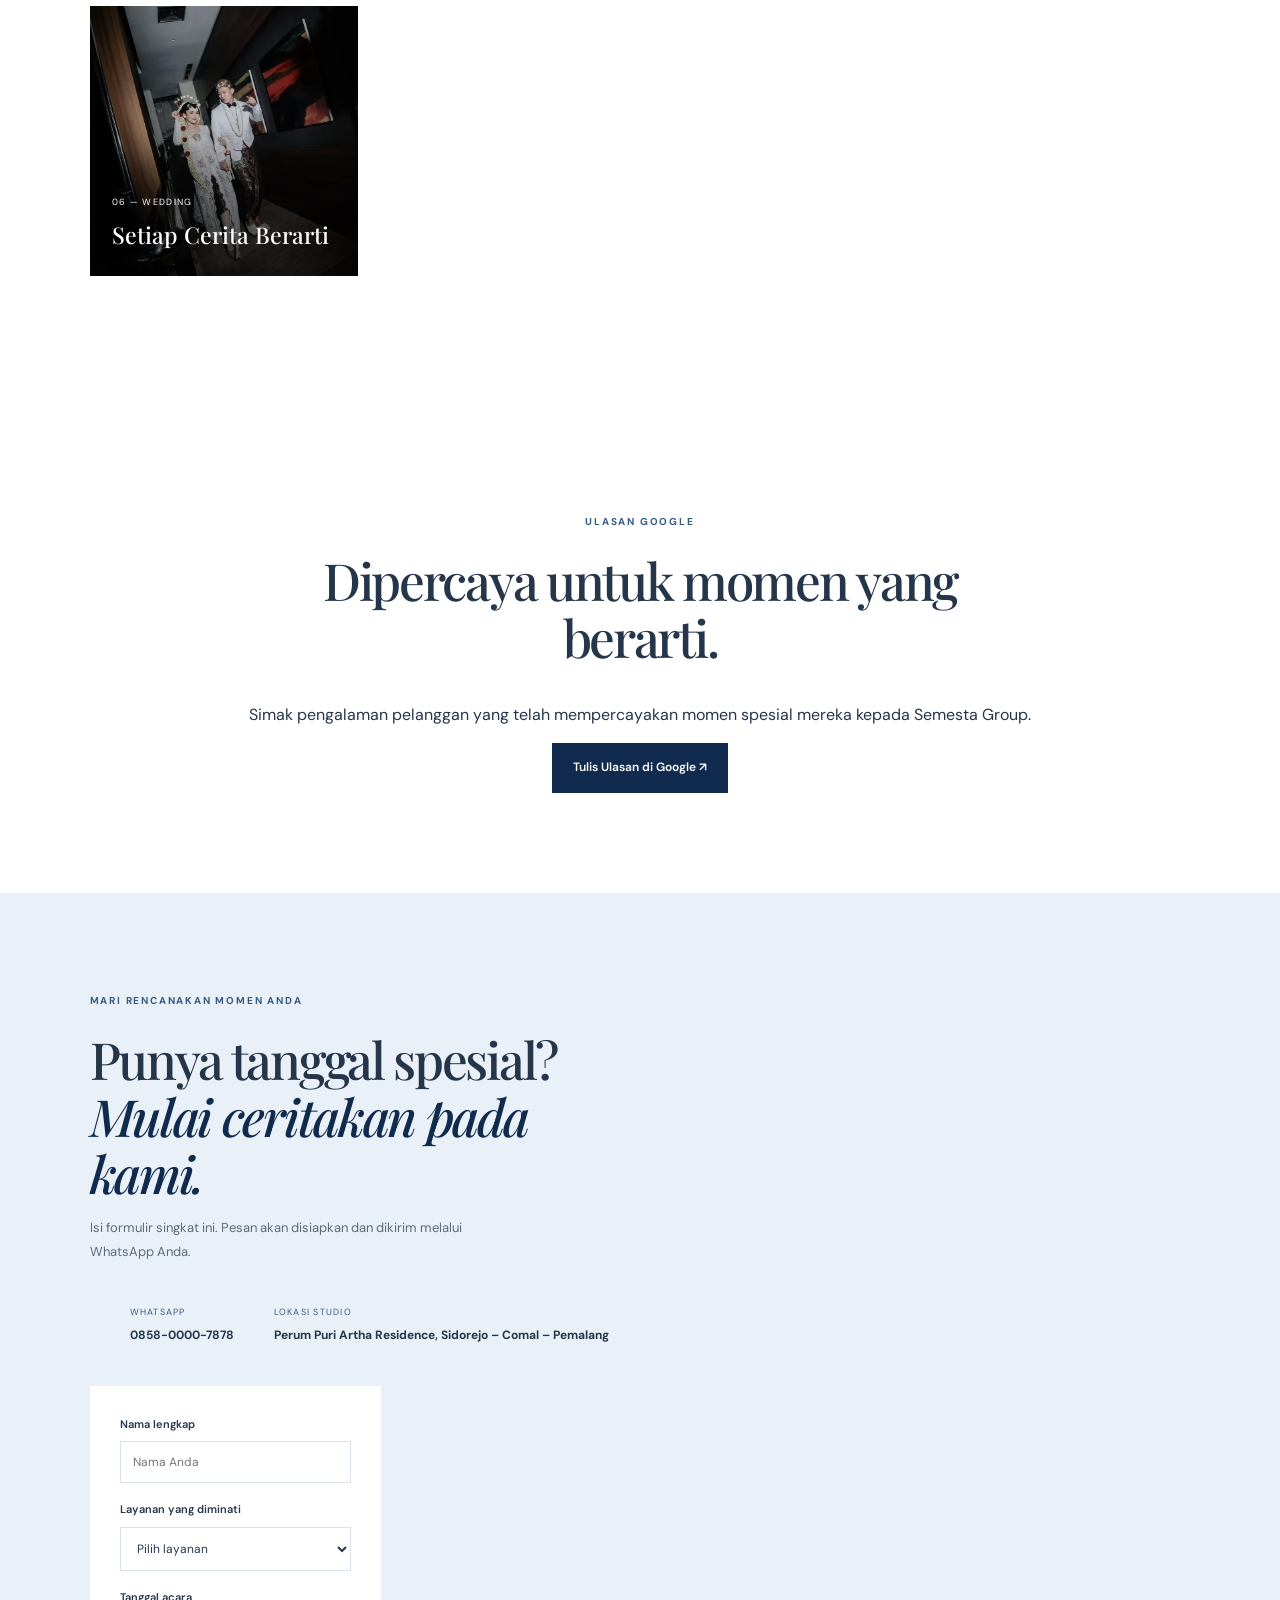
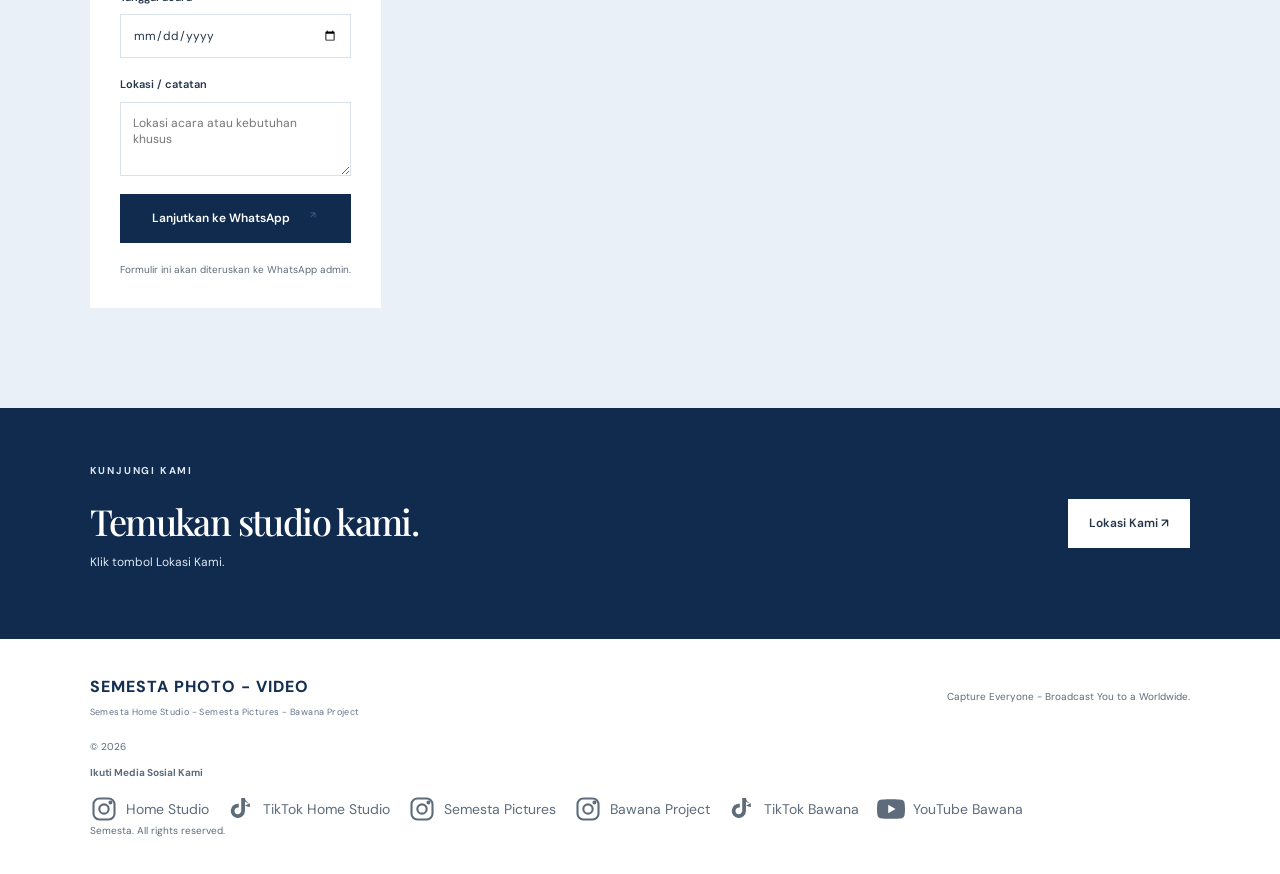
==== commit 45ff6cd8: "Update index.html" ====
--- a/index.html
+++ b/index.html
@@ -227,7 +227,7 @@
       </form>
     </section>
 
-    <section class="location-band" id="lokasi"><div><p class="eyebrow">KUNJUNGI KAMI</p><h2>Temukan studio kami.</h2><p>Klik link Google Maps di samping.</p></div><a class="button button-light" <a
+    <section class="location-band" id="lokasi"><div><p class="eyebrow">KUNJUNGI KAMI</p><h2>Temukan studio kami.</h2><p>Klik tombol Lokasi Kami.</p></div><a class="button button-light" <a
   href="https://maps.app.goo.gl/e4cnP4NrNoDBTgtv6"
   class="button"
   target="_blank"
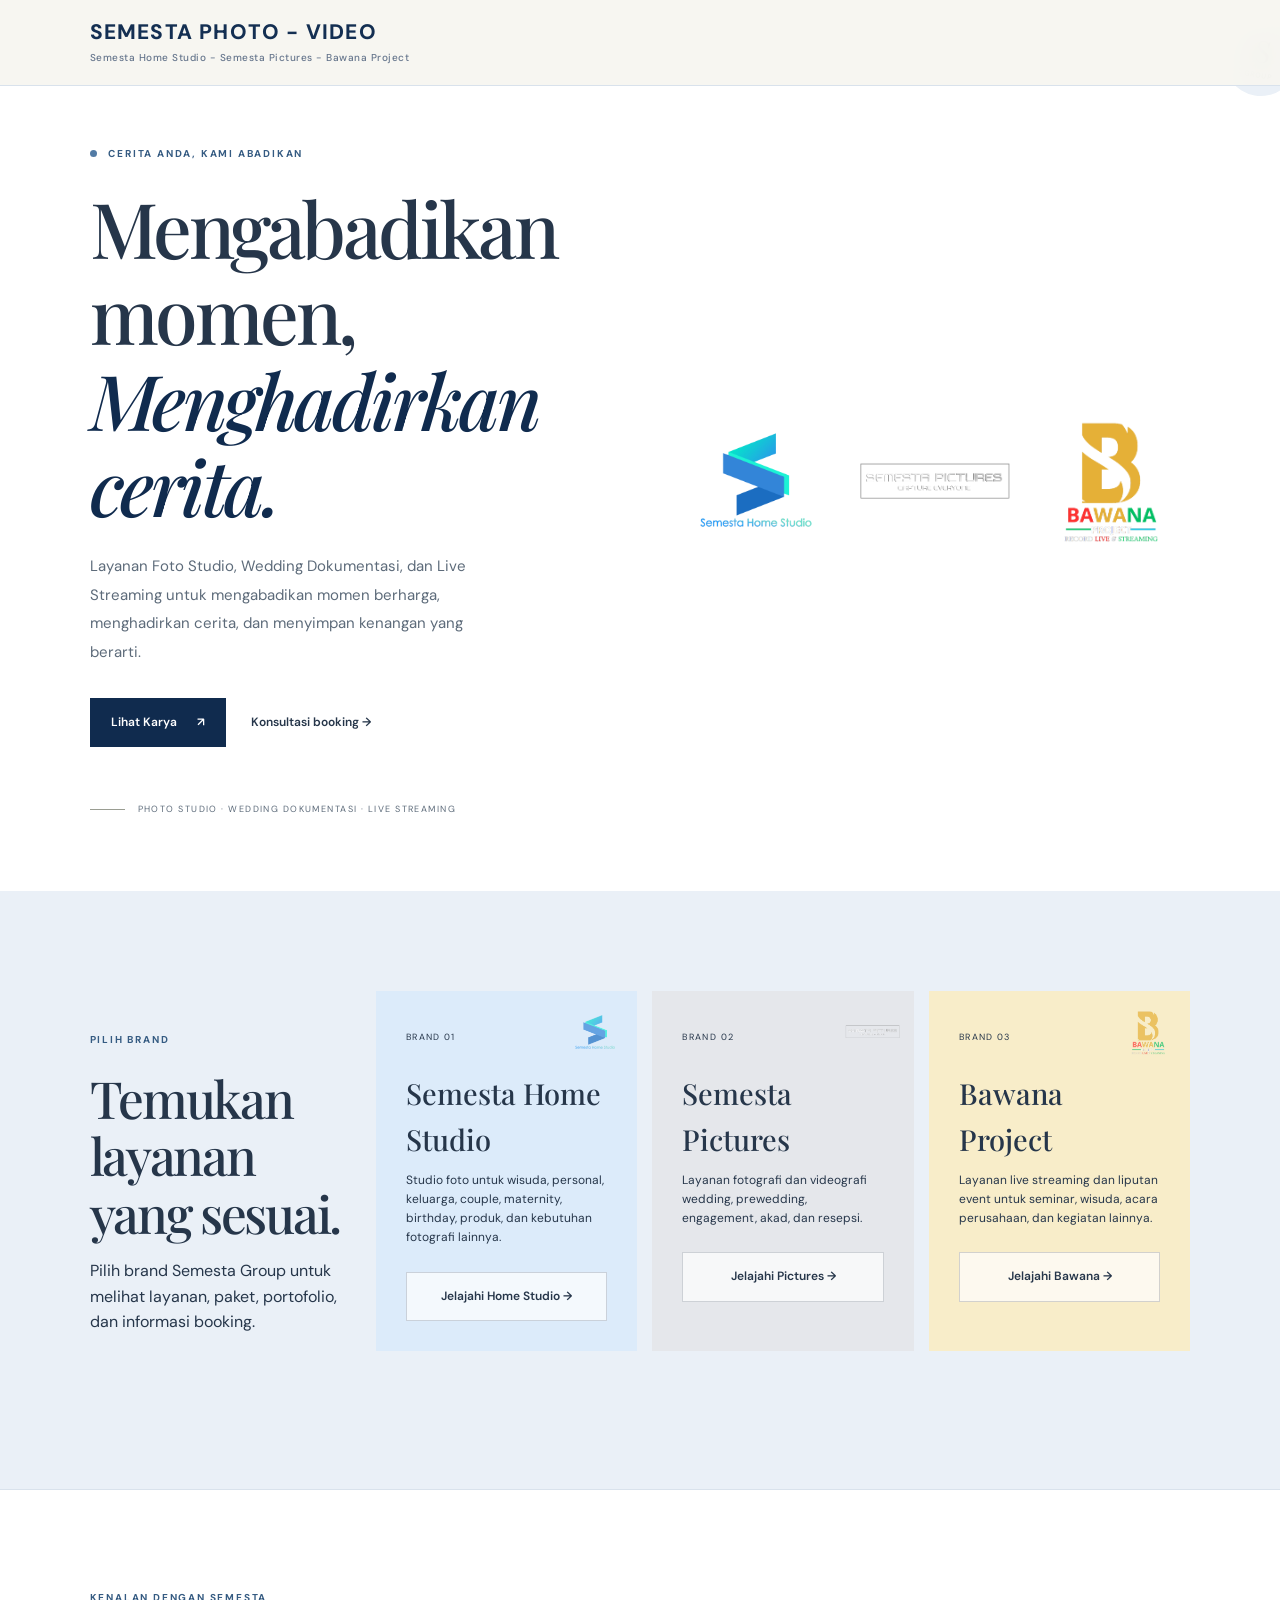
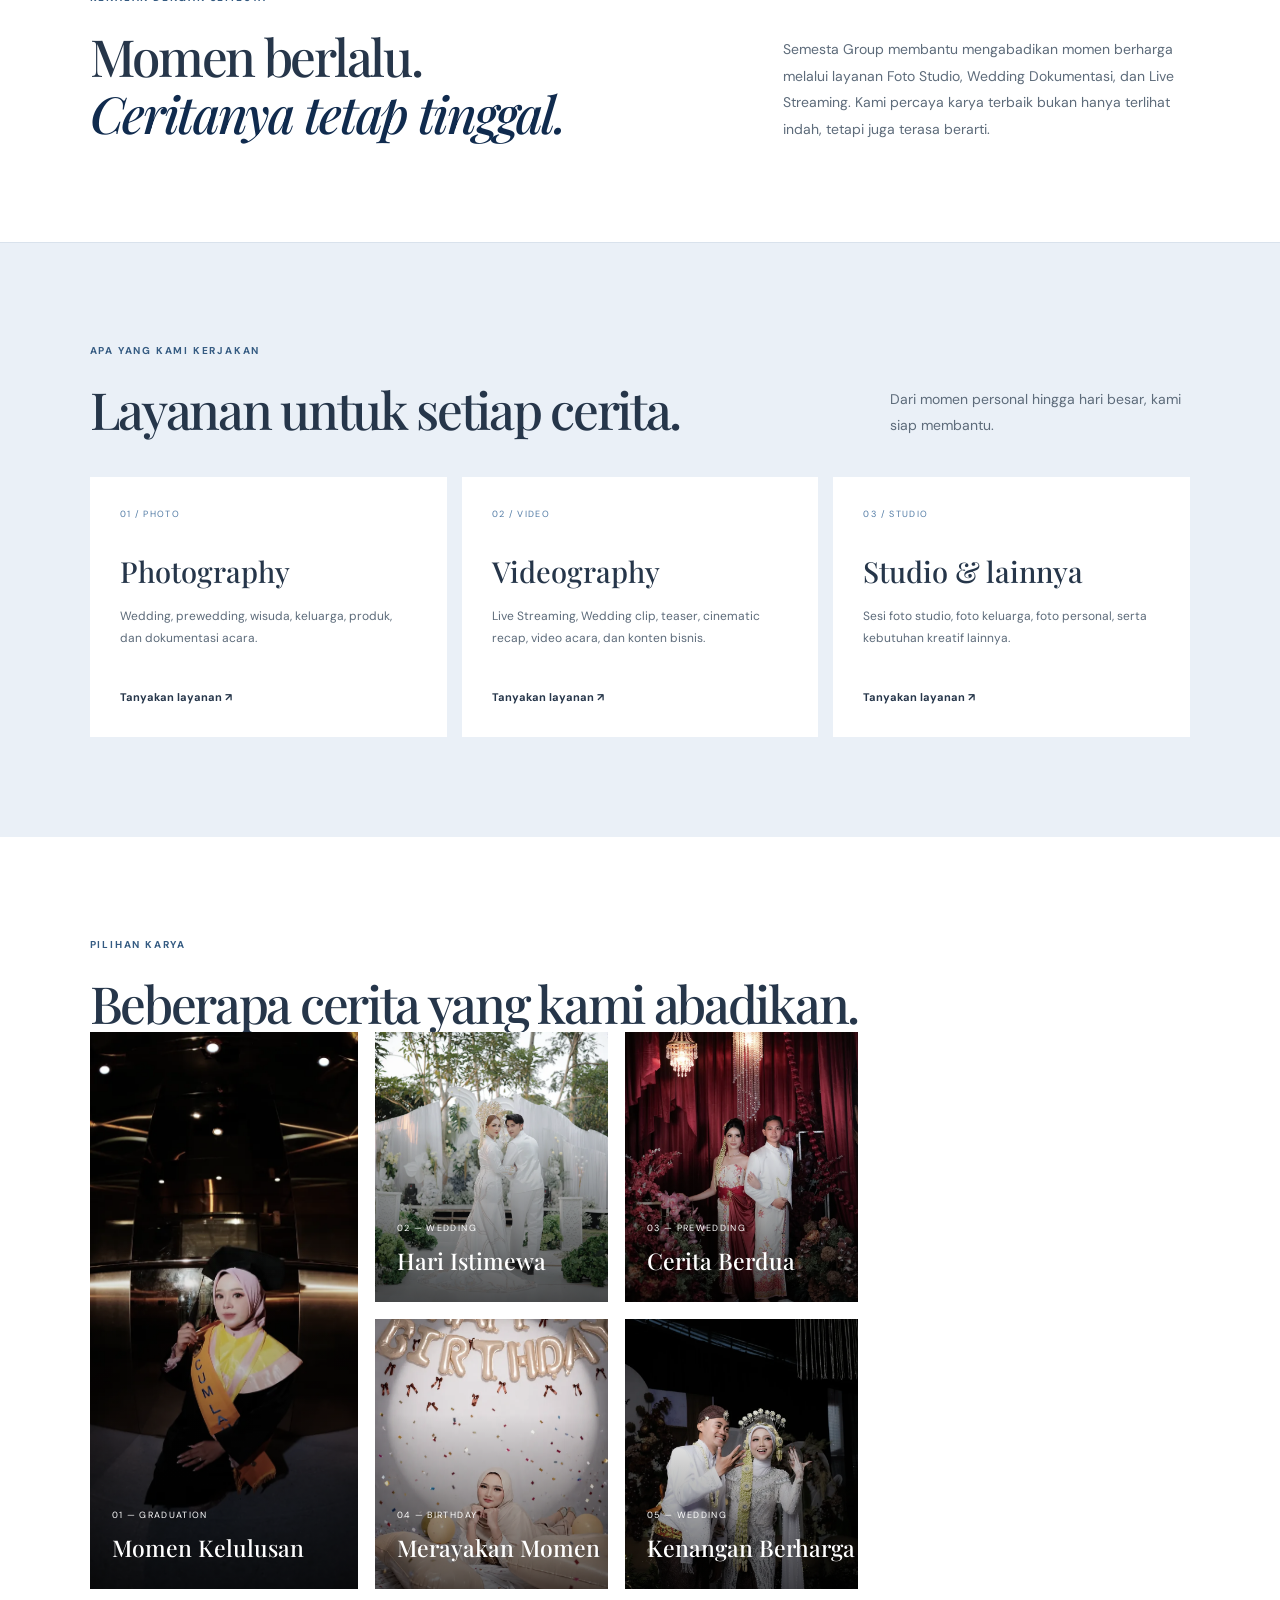
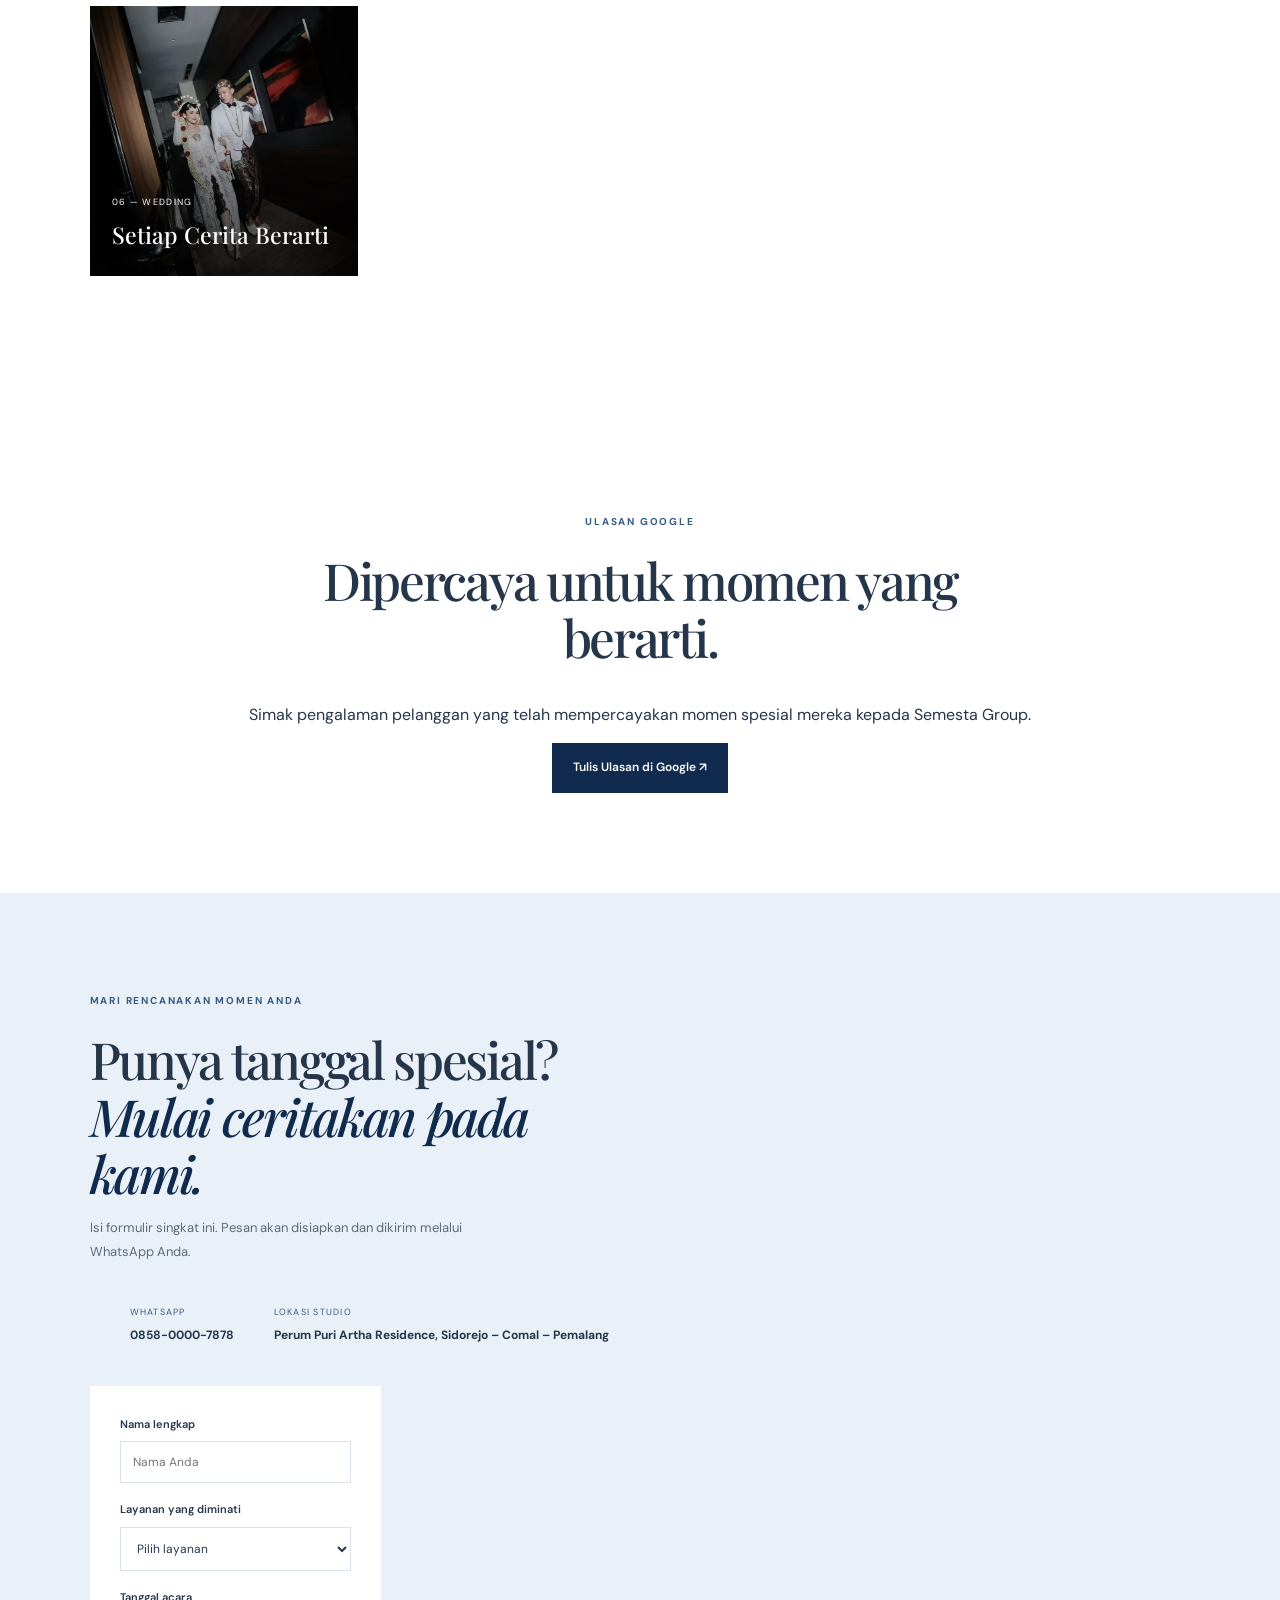
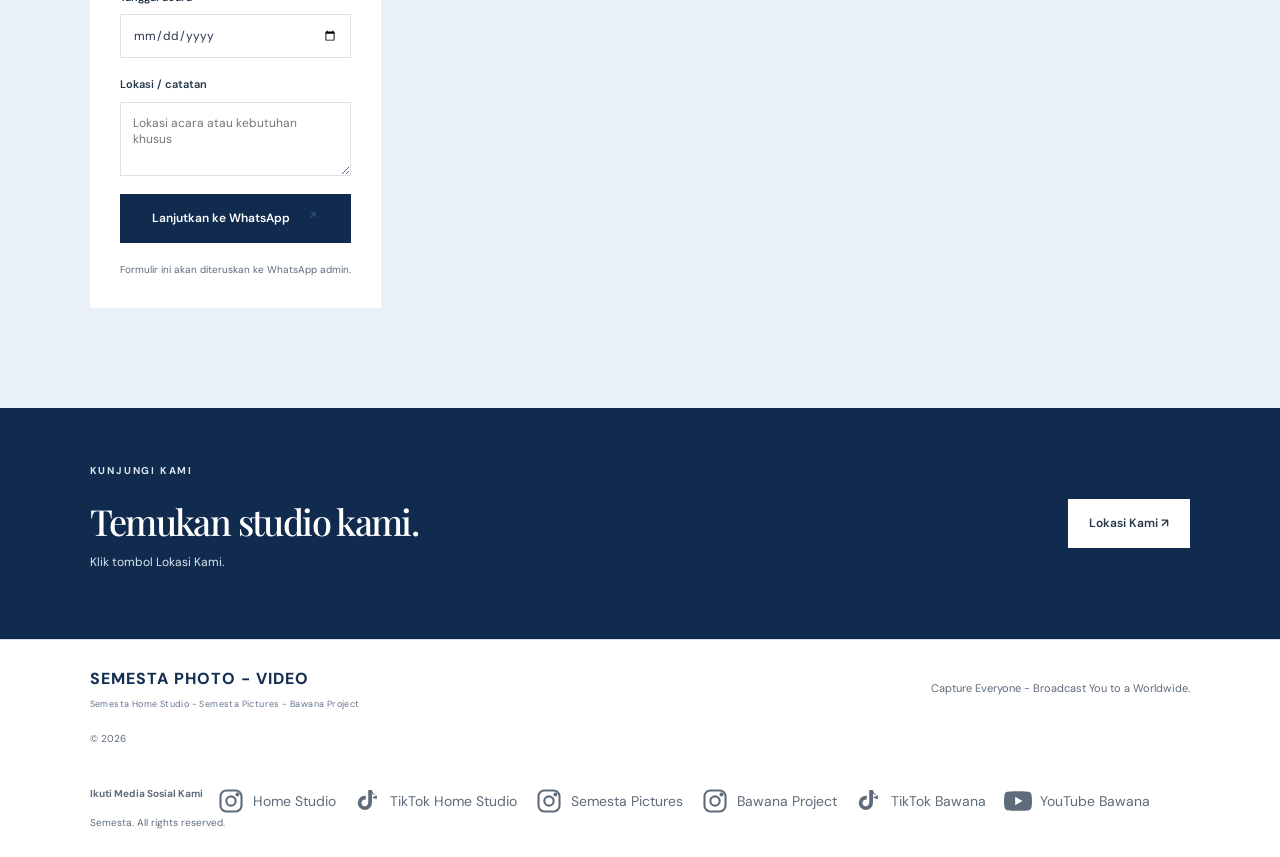
==== commit 3e8dce3f: "Update index.html" ====
--- a/index.html
+++ b/index.html
@@ -12,17 +12,21 @@
 </head>
 <body>
   <header class="site-header">
-    <a href="index.html" class="brand-name">
-  <strong>SEMESTA PHOTO - VIDEO</strong>
-  <span>Semesta Home Studio - Semesta Pictures - Bawana Project</span>
-</a>
-</span>
-    </a>
-    <button class="menu-toggle" aria-label="Buka menu" aria-expanded="false">☰</button>
-    <nav class="nav">
-      <a href="#layanan">Layanan</a><a href="#portfolio">Portfolio</a><a href="#paket">Paket</a><a href="#testimoni">Testimoni</a><a href="progress.html">Cek Progress Edit</a><a href="#media-sosial">Media Sosial</a><a href="#lokasi">Lokasi</a><a href="#kontak" class="nav-cta">Hubungi Kami</a>
-    </nav>
-  </header>
+  <a href="index.html" class="brand-name">
+    <strong>SEMESTA PHOTO - VIDEO</strong>
+    <span>Semesta Home Studio - Semesta Pictures - Bawana Project</span>
+  </a>
+
+  <button class="menu-toggle"
+          aria-label="Buka menu"
+          aria-expanded="false">
+    ☰
+  </button>
+
+  <nav class="nav">
+    <!-- PERTAHANKAN semua link navigasi yang sekarang ada di sini -->
+  </nav>
+</header>
 
   <main>
     <section class="hero" id="home">
--- a/style.css
+++ b/style.css
@@ -1065,3 +1065,335 @@
     font-size: 8px;
   }
 }
+.brand {
+  display: flex;
+  align-items: center;
+  gap: 12px;
+  text-decoration: none;
+}
+
+.brand img {
+  width: 48px;
+  height: 48px;
+  object-fit: contain;
+}
+
+.brand strong {
+  color: #142f52;
+  font-size: 17px;
+  font-weight: 800;
+  letter-spacing: 0.7px;
+}
+
+@media (max-width: 600px) {
+  .brand img {
+    width: 38px;
+    height: 38px;
+  }
+
+  .brand strong {
+    font-size: 13px;
+  }
+}
+/* PERBAIKAN HEADER HOME STUDIO */
+.site-header .brand {
+  display: flex;
+  align-items: center;
+  gap: 12px;
+  flex-shrink: 0;
+  text-decoration: none;
+}
+
+.site-header .brand img {
+  width: 48px;
+  height: 48px;
+  object-fit: contain;
+  display: block;
+}
+
+.site-header .brand strong {
+  font-size: 17px;
+  font-weight: 800;
+  color: #142f52;
+  white-space: nowrap;
+}
+
+@media (max-width: 800px) {
+  .site-header .brand img {
+    width: 40px;
+    height: 40px;
+  }
+
+  .site-header .brand strong {
+    font-size: 14px;
+  }
+}
+/* HEADER HOME STUDIO - LOGO KIRI, NAVIGASI KANAN */
+.site-header {
+  display: flex !important;
+  flex-direction: row !important;
+  align-items: center !important;
+  justify-content: space-between !important;
+  flex-wrap: nowrap !important;
+  gap: 20px;
+  width: 100%;
+}
+
+.site-header .brand {
+  display: flex;
+  align-items: center;
+  flex-shrink: 0;
+}
+
+.site-header .nav {
+  display: flex !important;
+  flex-direction: row !important;
+  align-items: center !important;
+  justify-content: flex-end !important;
+  flex-wrap: nowrap !important;
+  gap: 22px;
+  width: auto;
+  margin-left: auto;
+}
+
+.site-header .nav a {
+  white-space: nowrap;
+}
+
+/* Tampilan HP */
+@media (max-width: 800px) {
+  .site-header {
+    flex-wrap: wrap !important;
+  }
+
+  .site-header .nav {
+    width: 100%;
+    justify-content: flex-start !important;
+    flex-wrap: wrap !important;
+    margin-left: 0;
+  }
+}
+/* HEADER HOME STUDIO */
+.site-header {
+  display: flex;
+  align-items: center;
+  justify-content: space-between;
+  flex-direction: row;
+  flex-wrap: nowrap;
+  gap: 20px;
+}
+
+.site-header .brand {
+  display: flex;
+  align-items: center;
+  gap: 12px;
+  flex-shrink: 0;
+  text-decoration: none;
+}
+
+.site-header .brand img {
+  width: 48px;
+  height: 48px;
+  object-fit: contain;
+}
+
+.site-header .brand strong {
+  color: #142f52;
+  font-size: 17px;
+  white-space: nowrap;
+}
+
+.site-header .nav {
+  display: flex;
+  flex-direction: row;
+  align-items: center;
+  justify-content: flex-end;
+  flex-wrap: nowrap;
+  gap: 20px;
+  margin-left: auto;
+}
+
+.site-header .nav a {
+  white-space: nowrap;
+}
+
+@media (max-width: 900px) {
+  .site-header {
+    flex-wrap: wrap;
+  }
+
+  .site-header .nav {
+    width: 100%;
+    flex-wrap: wrap;
+    justify-content: flex-start;
+    margin-left: 0;
+  }
+}
+
+
+/* === SEMESTA BRAND PAGES: HEADER & SOCIAL FOOTER === */
+.site-header {
+  display: flex;
+  flex-direction: row;
+  align-items: center;
+  justify-content: space-between;
+  gap: 24px;
+  min-width: 0;
+}
+.site-header .brand {
+  display: inline-flex;
+  align-items: center;
+  gap: 12px;
+  flex: 0 0 auto;
+  min-width: 0;
+  text-decoration: none;
+}
+.site-header .brand img {
+  display: block;
+  width: 48px;
+  height: 48px;
+  object-fit: contain;
+  flex: 0 0 48px;
+}
+.site-header .brand strong {
+  display: block;
+  color: #102B4E;
+  font-family: var(--sans);
+  font-size: 16px;
+  font-weight: 800;
+  line-height: 1.2;
+  letter-spacing: .06em;
+  white-space: nowrap;
+}
+.site-header .nav {
+  display: flex;
+  align-items: center;
+  justify-content: flex-end;
+  flex: 1 1 auto;
+  width: auto;
+  gap: clamp(12px, 1.6vw, 25px);
+  margin-left: auto;
+}
+.site-header .nav a { white-space: nowrap; }
+.site-header .menu-toggle { display: none; }
+
+.social-section {
+  padding: 64px 7vw 70px;
+  border-top: 1px solid var(--line);
+  background: #f7f9fc;
+  text-align: center;
+}
+.social-content {
+  width: min(100%, 760px);
+  margin: 0 auto;
+}
+.social-content .eyebrow { margin-bottom: 12px; }
+.social-content h2 {
+  margin: 0 0 12px;
+  color: #102B4E;
+  font-family: var(--serif);
+  font-size: clamp(30px, 4vw, 44px);
+  font-weight: 500;
+  line-height: 1.15;
+}
+.social-content > p:not(.eyebrow) {
+  margin: 0;
+  color: var(--muted);
+  font-size: 14px;
+}
+.social-links {
+  display: flex;
+  align-items: center;
+  justify-content: center;
+  flex-wrap: wrap;
+  gap: 14px;
+  margin-top: 26px;
+}
+.social-link {
+  display: inline-flex;
+  align-items: center;
+  justify-content: center;
+  gap: 10px;
+  min-width: 150px;
+  padding: 13px 20px;
+  border: 1px solid #d5deea;
+  border-radius: 8px;
+  background: #fff;
+  color: #102B4E;
+  font-size: 13px;
+  font-weight: 700;
+  transition: background .2s ease, color .2s ease, transform .2s ease;
+}
+.social-link:hover {
+  background: #102B4E;
+  color: #fff;
+  transform: translateY(-2px);
+}
+.social-icon {
+  display: inline-grid;
+  place-items: center;
+  width: 22px;
+  height: 22px;
+  border: 1.5px solid currentColor;
+  border-radius: 6px;
+  font-size: 17px;
+  line-height: 1;
+  font-weight: 700;
+}
+.site-footer {
+  display: flex;
+  align-items: center;
+  justify-content: space-between;
+  gap: 20px;
+  padding: 26px 7vw;
+  border-top: 1px solid var(--line);
+  background: #fff;
+}
+.site-footer .brand-footer { display: inline-flex; align-items: center; gap: 10px; }
+.site-footer .brand-footer img { width: 34px; height: 34px; object-fit: contain; }
+.site-footer .brand-footer strong { font-size: 12px; letter-spacing: .05em; }
+.site-footer > p { margin: 0; color: var(--muted); font-size: 11px; }
+
+@media (max-width: 1050px) and (min-width: 851px) {
+  .site-header { padding-left: 3vw; padding-right: 3vw; gap: 14px; }
+  .site-header .brand img { width: 40px; height: 40px; flex-basis: 40px; }
+  .site-header .brand strong { font-size: 13px; letter-spacing: .03em; }
+  .site-header .nav { gap: 10px; font-size: 10px; }
+}
+@media (max-width: 850px) {
+  .site-header { height: 75px; padding: 0 5vw; flex-wrap: nowrap; }
+  .site-header .brand img { width: 42px; height: 42px; flex-basis: 42px; }
+  .site-header .brand strong { font-size: 13px; }
+  .site-header .menu-toggle { display: block; margin-left: auto; flex: 0 0 auto; }
+  .site-header .nav {
+    display: none;
+    position: absolute;
+    top: 74px;
+    left: 0;
+    right: 0;
+    width: 100%;
+    margin: 0;
+    padding: 22px 5vw 28px;
+    flex-direction: column;
+    align-items: stretch;
+    gap: 18px;
+    background: var(--paper);
+    border-bottom: 1px solid var(--line);
+  }
+  .site-header .nav.open { display: flex; }
+  .site-header .nav a { white-space: normal; }
+}
+@media (max-width: 520px) {
+  .social-section { padding: 52px 6vw 56px; }
+  .social-links { gap: 10px; }
+  .social-link { min-width: 132px; padding: 12px 15px; }
+  .site-footer { align-items: flex-start; flex-direction: column; gap: 10px; padding: 24px 6vw; }
+}
+
+.social-svg {
+  display: block;
+  width: 21px;
+  height: 21px;
+  flex: 0 0 21px;
+  color: currentColor;
+}
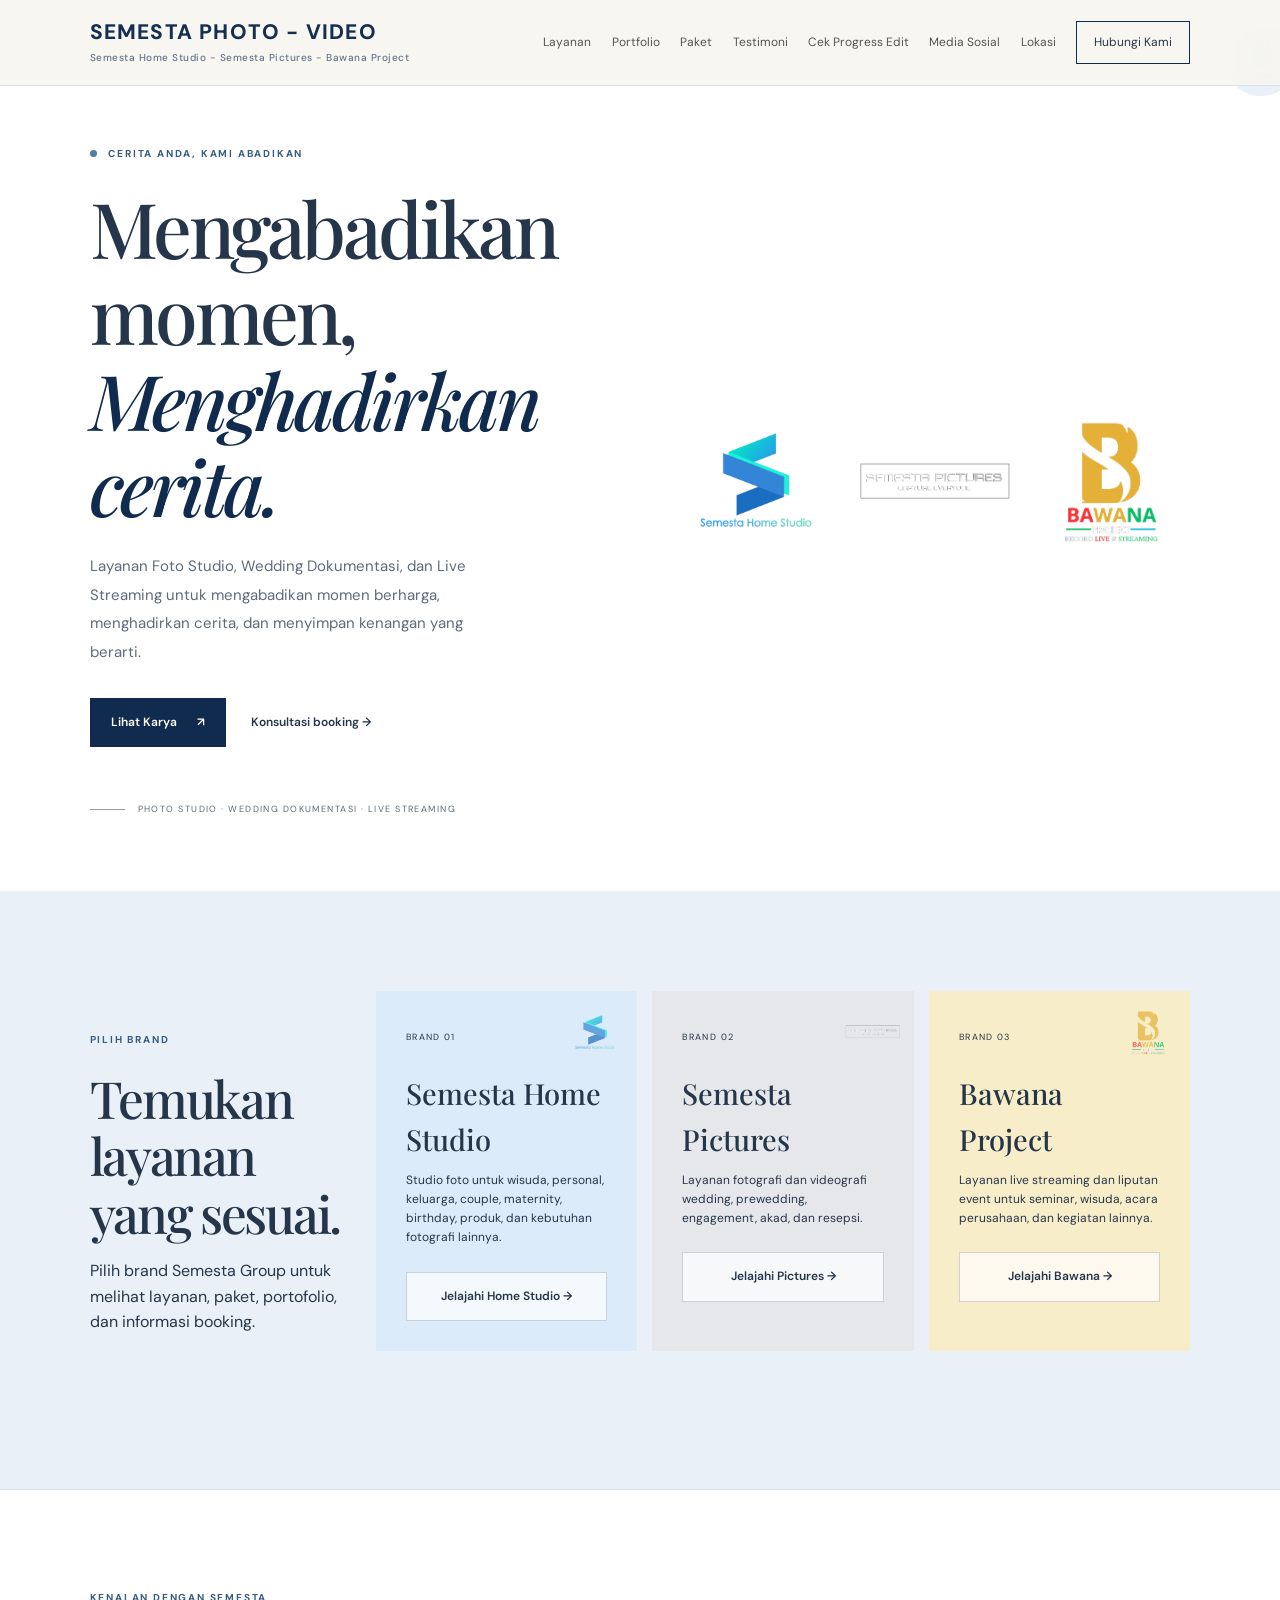
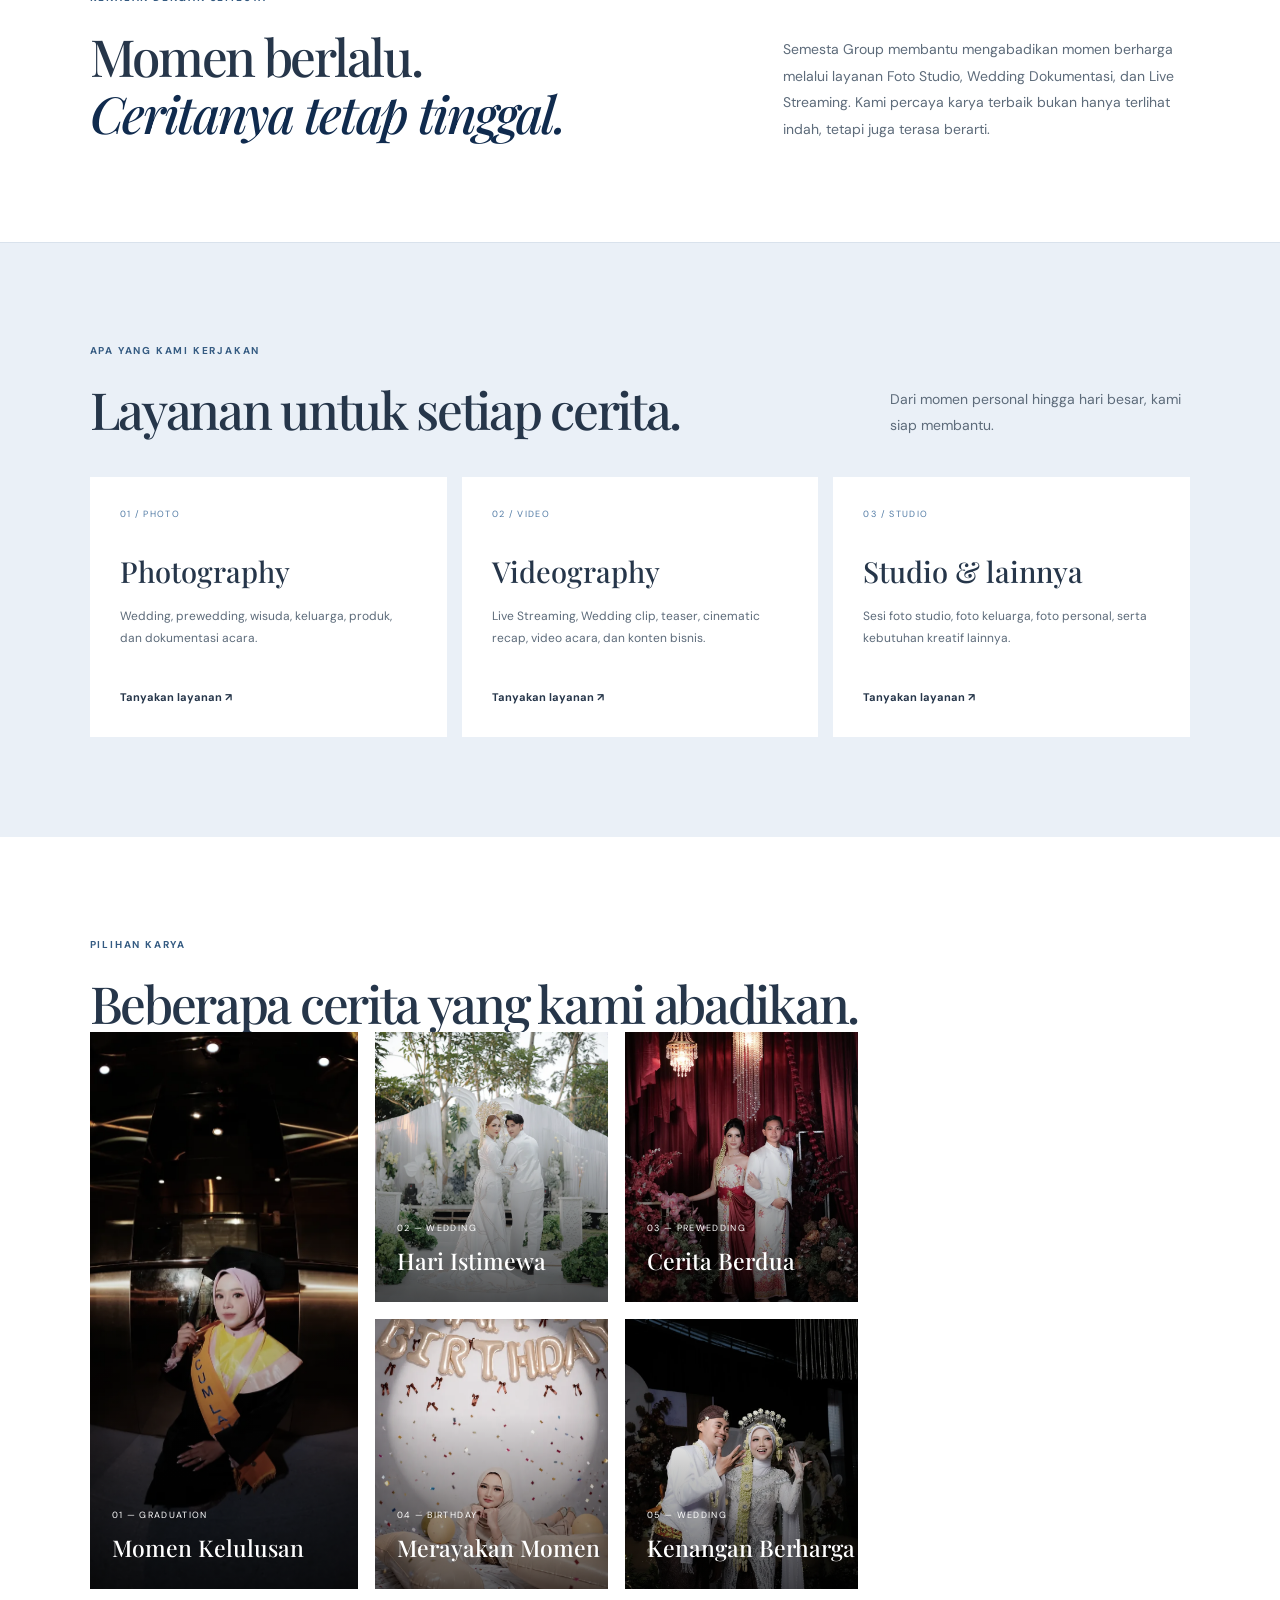
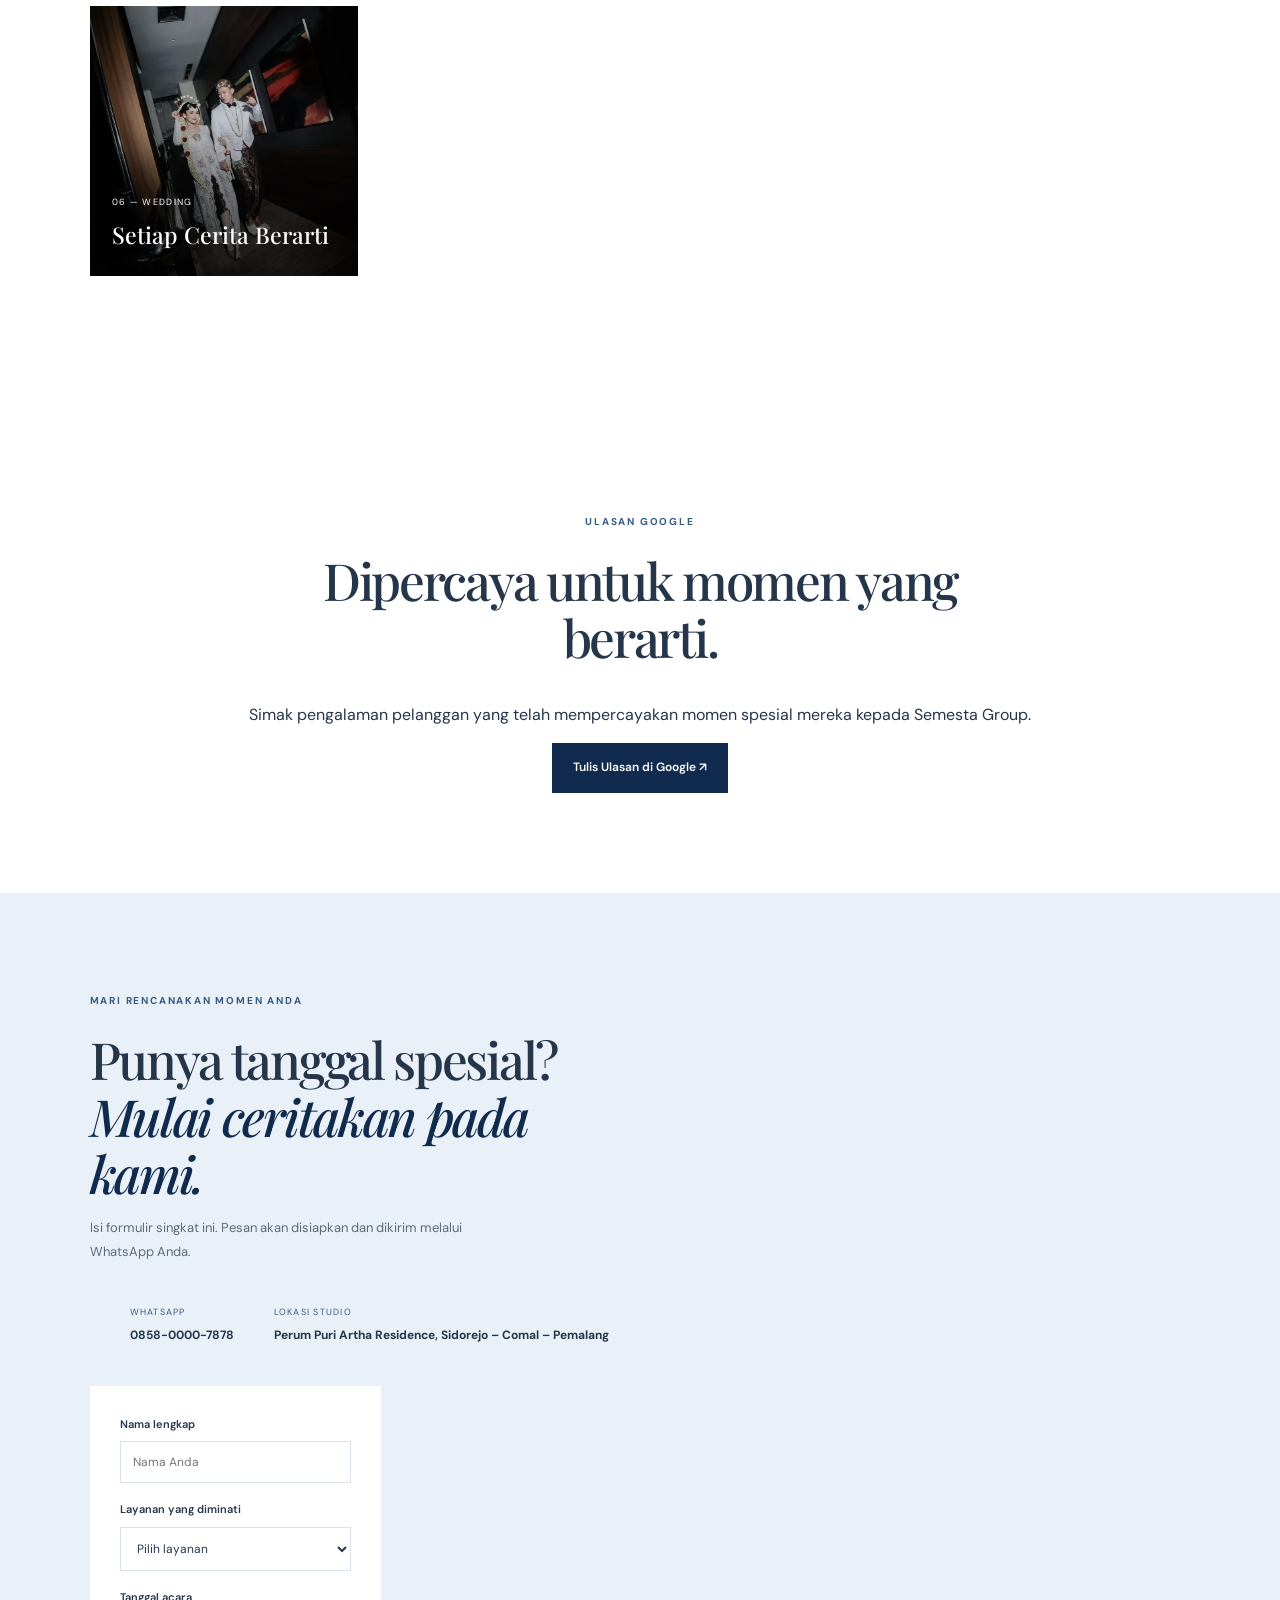
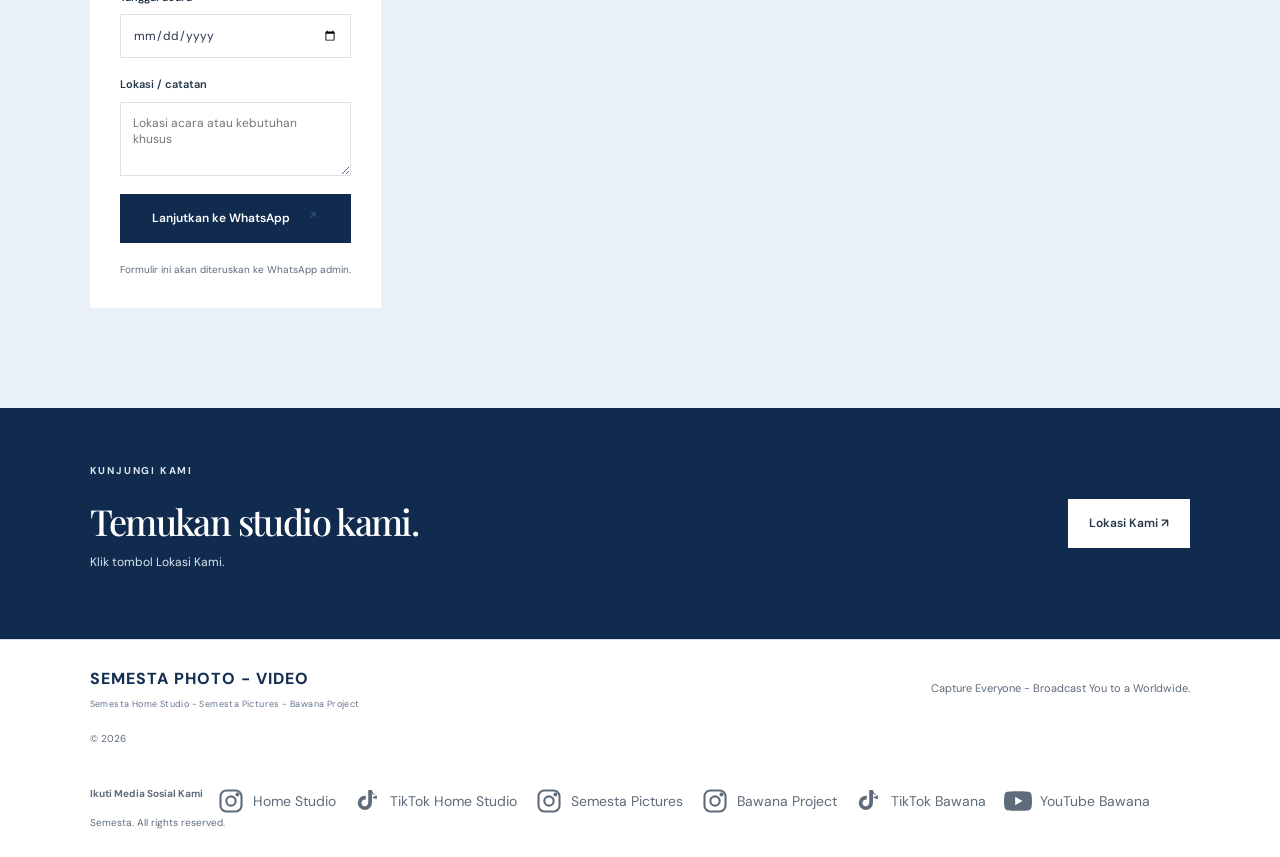
==== commit 92258d70: "Fix mobile hamburger menu across all pages" ====
--- a/index.html
+++ b/index.html
@@ -17,14 +17,17 @@
     <span>Semesta Home Studio - Semesta Pictures - Bawana Project</span>
   </a>
 
-  <button class="menu-toggle"
-          aria-label="Buka menu"
-          aria-expanded="false">
-    ☰
-  </button>
-
-  <nav class="nav">
-    <!-- PERTAHANKAN semua link navigasi yang sekarang ada di sini -->
+  <button class="menu-toggle" type="button" aria-label="Buka menu" aria-expanded="false">☰</button>
+
+  <nav class="nav" aria-label="Navigasi utama">
+    <a href="#layanan">Layanan</a>
+    <a href="#portfolio">Portfolio</a>
+    <a href="#paket">Paket</a>
+    <a href="#testimoni">Testimoni</a>
+    <a href="progress.html">Cek Progress Edit</a>
+    <a href="#media-sosial">Media Sosial</a>
+    <a href="#lokasi">Lokasi</a>
+    <a href="#kontak" class="nav-cta">Hubungi Kami</a>
   </nav>
 </header>
 
--- a/style.css
+++ b/style.css
@@ -1397,3 +1397,99 @@
   flex: 0 0 21px;
   color: currentColor;
 }
+
+/* =========================================================
+   FIX FINAL NAVIGASI RESPONSIVE SEMESTA GROUP
+   Mengalahkan aturan header lama yang memaksa nav selalu flex.
+   Berlaku untuk index dan ketiga halaman brand.
+   ========================================================= */
+.site-header {
+  position: sticky;
+  top: 0;
+  z-index: 1000;
+  overflow: visible;
+}
+
+@media (min-width: 851px) {
+  .site-header .menu-toggle {
+    display: none !important;
+  }
+
+  .site-header .nav {
+    display: flex !important;
+    position: static !important;
+    flex-direction: row !important;
+    align-items: center !important;
+    width: auto !important;
+    margin-left: auto !important;
+    padding: 0 !important;
+    background: transparent !important;
+    box-shadow: none !important;
+  }
+}
+
+@media (max-width: 850px) {
+  .site-header {
+    height: 75px;
+    padding-left: 5vw;
+    padding-right: 5vw;
+    display: flex;
+    flex-wrap: nowrap !important;
+    align-items: center;
+    position: sticky;
+  }
+
+  .site-header .menu-toggle {
+    display: block !important;
+    position: relative;
+    z-index: 1002;
+    flex: 0 0 auto;
+    margin-left: auto;
+    padding: 8px 10px;
+    border: 0;
+    background: transparent;
+    color: #102B4E;
+    font-size: 26px;
+    line-height: 1;
+    cursor: pointer;
+  }
+
+  .site-header .nav {
+    display: none !important;
+    position: absolute !important;
+    top: 100% !important;
+    left: 0 !important;
+    right: 0 !important;
+    z-index: 1001;
+    width: 100% !important;
+    max-height: calc(100vh - 75px);
+    overflow-y: auto;
+    margin: 0 !important;
+    padding: 14px 5vw 22px !important;
+    flex-direction: column !important;
+    align-items: stretch !important;
+    justify-content: flex-start !important;
+    flex-wrap: nowrap !important;
+    gap: 0 !important;
+    background: #fff !important;
+    border-bottom: 1px solid var(--line);
+    box-shadow: 0 8px 18px rgba(15, 23, 42, .12);
+  }
+
+  .site-header .nav.open {
+    display: flex !important;
+  }
+
+  .site-header .nav a {
+    display: block;
+    width: 100%;
+    padding: 12px 0;
+    white-space: normal;
+    line-height: 1.45;
+  }
+
+  .site-header .nav .nav-cta {
+    margin-top: 8px;
+    text-align: center;
+  }
+}
